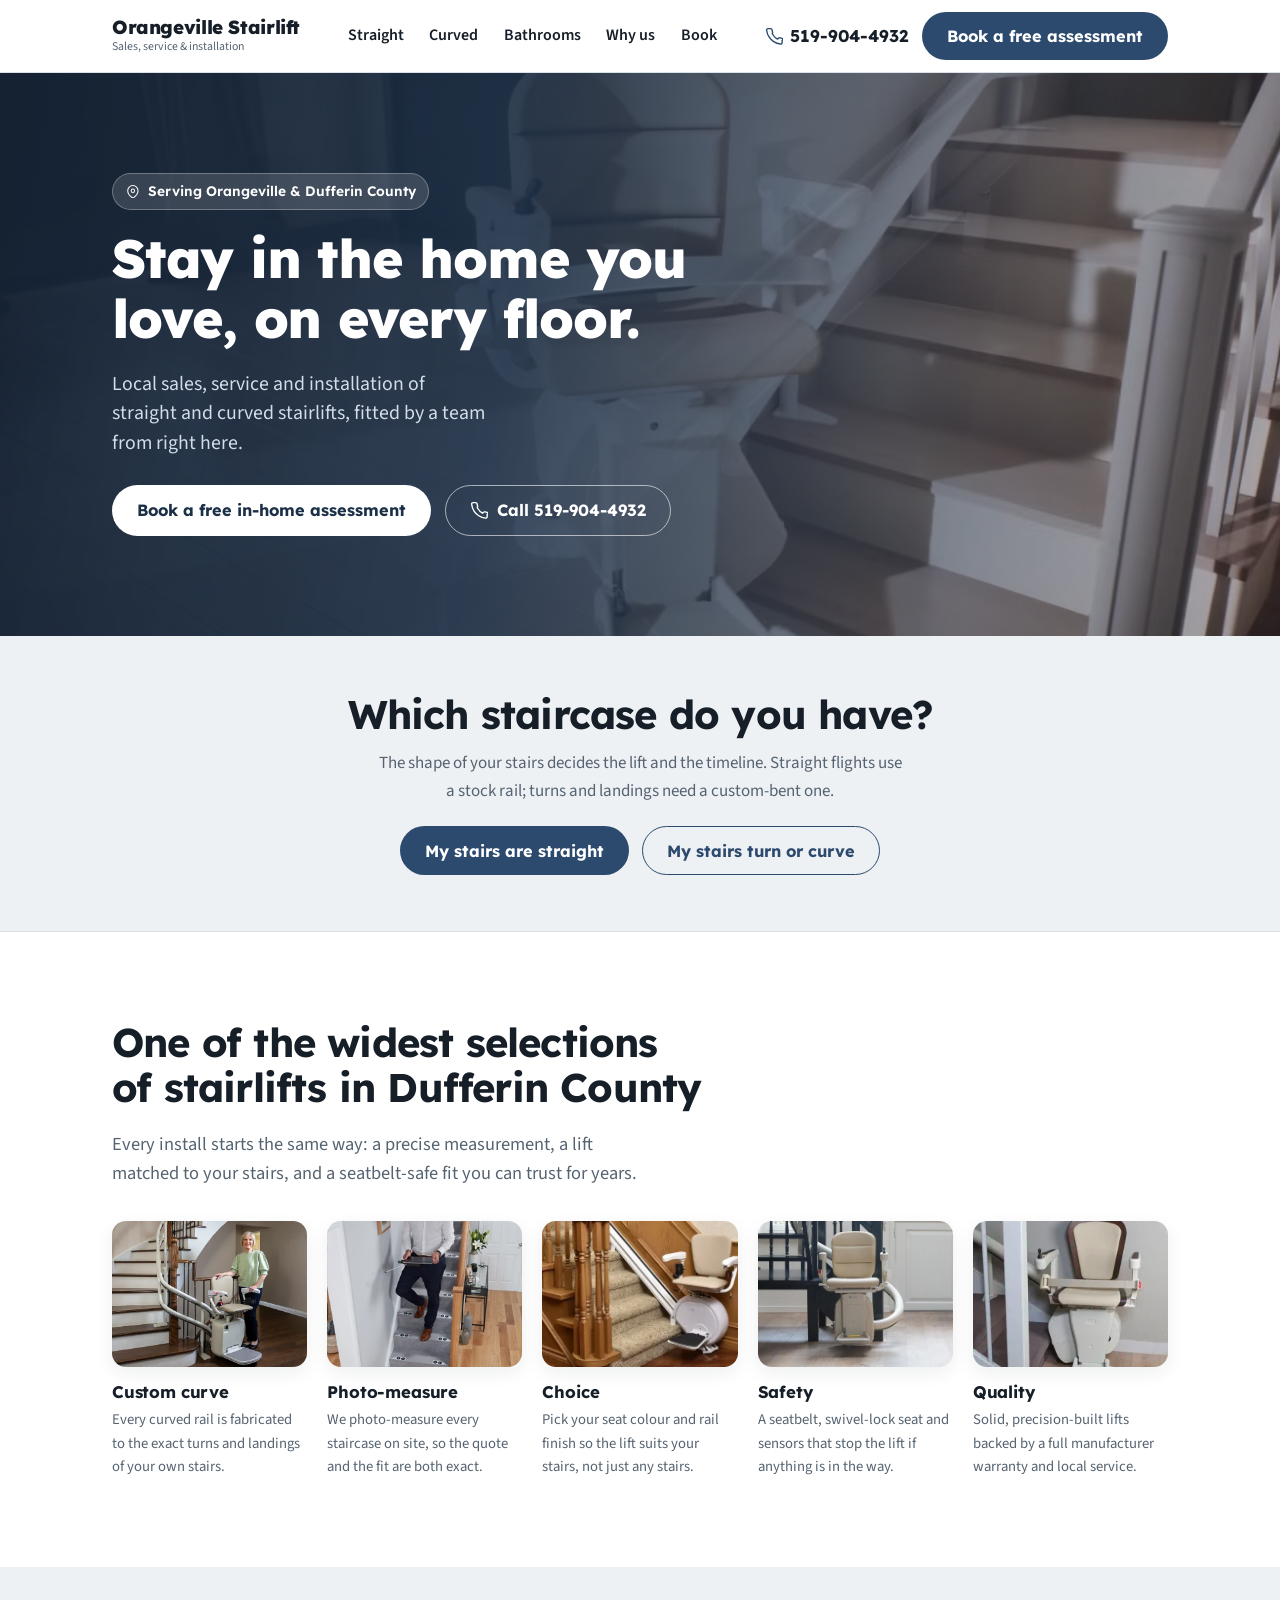
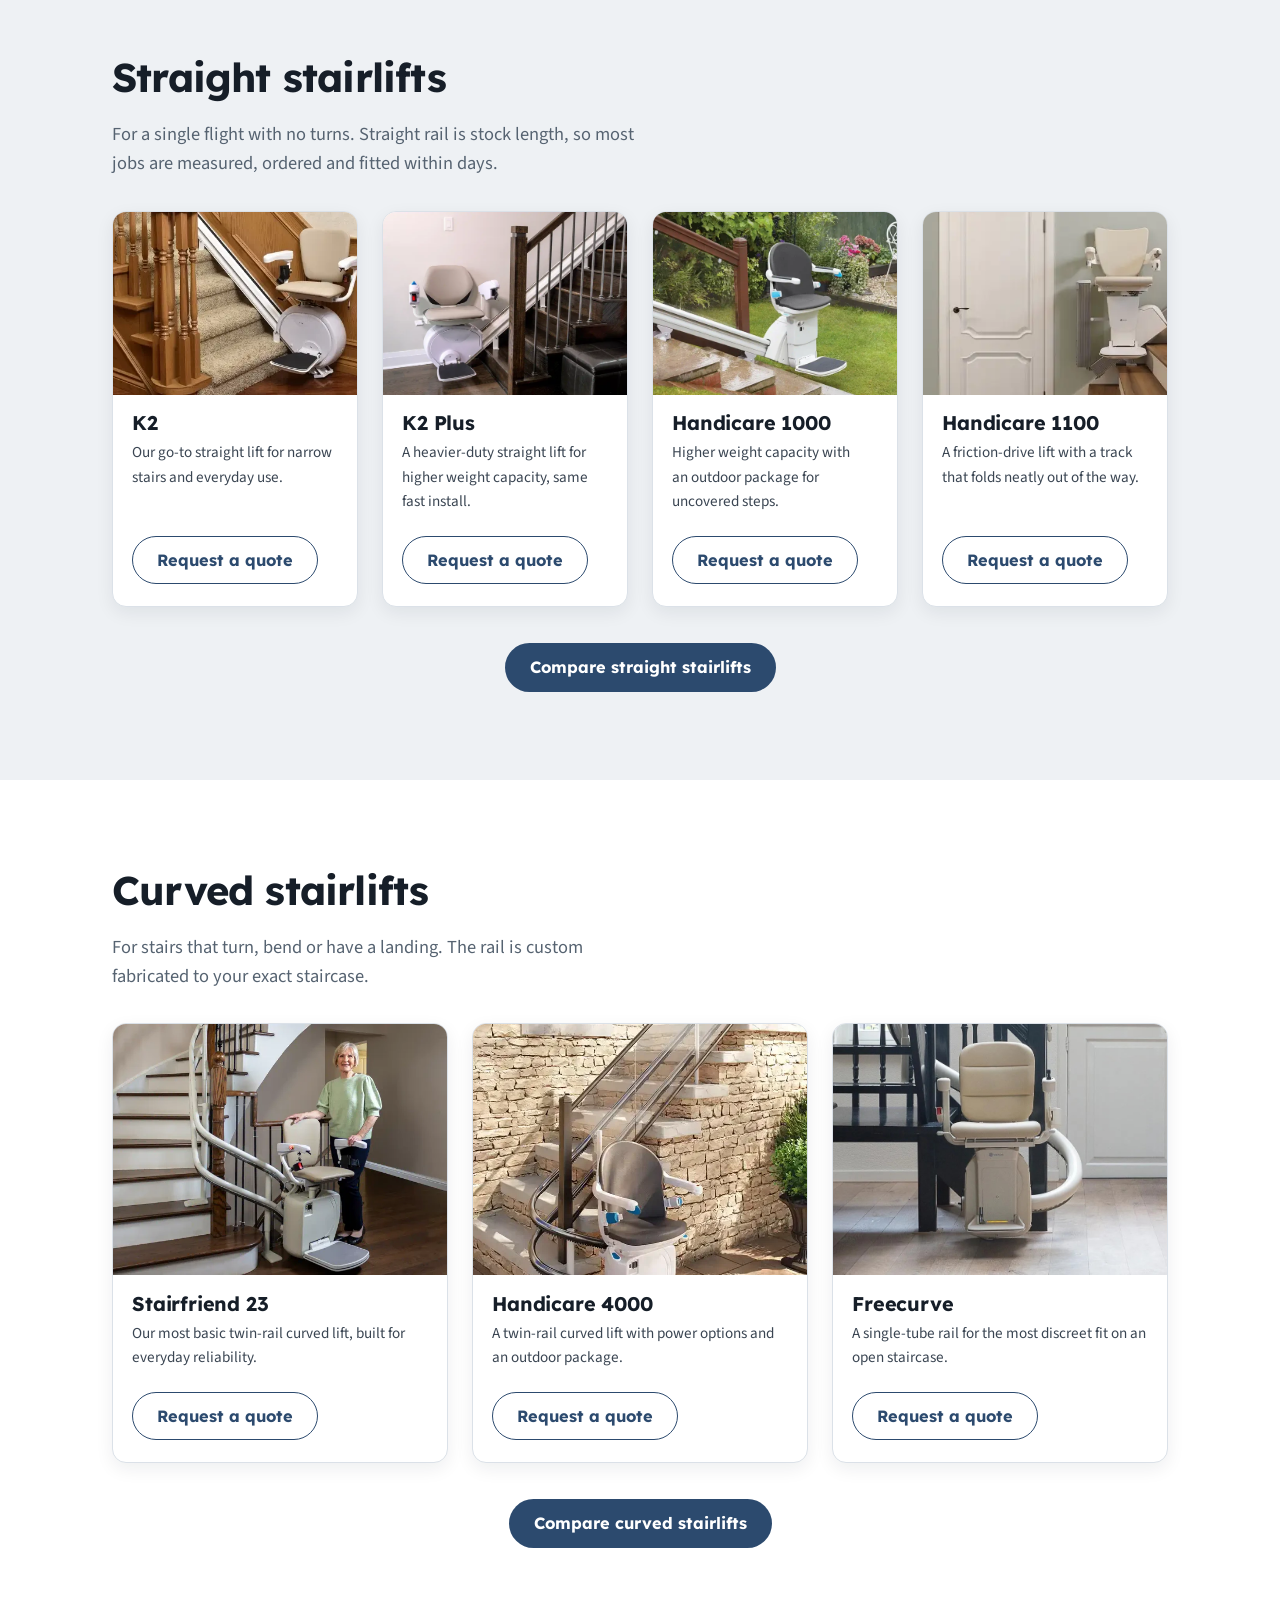
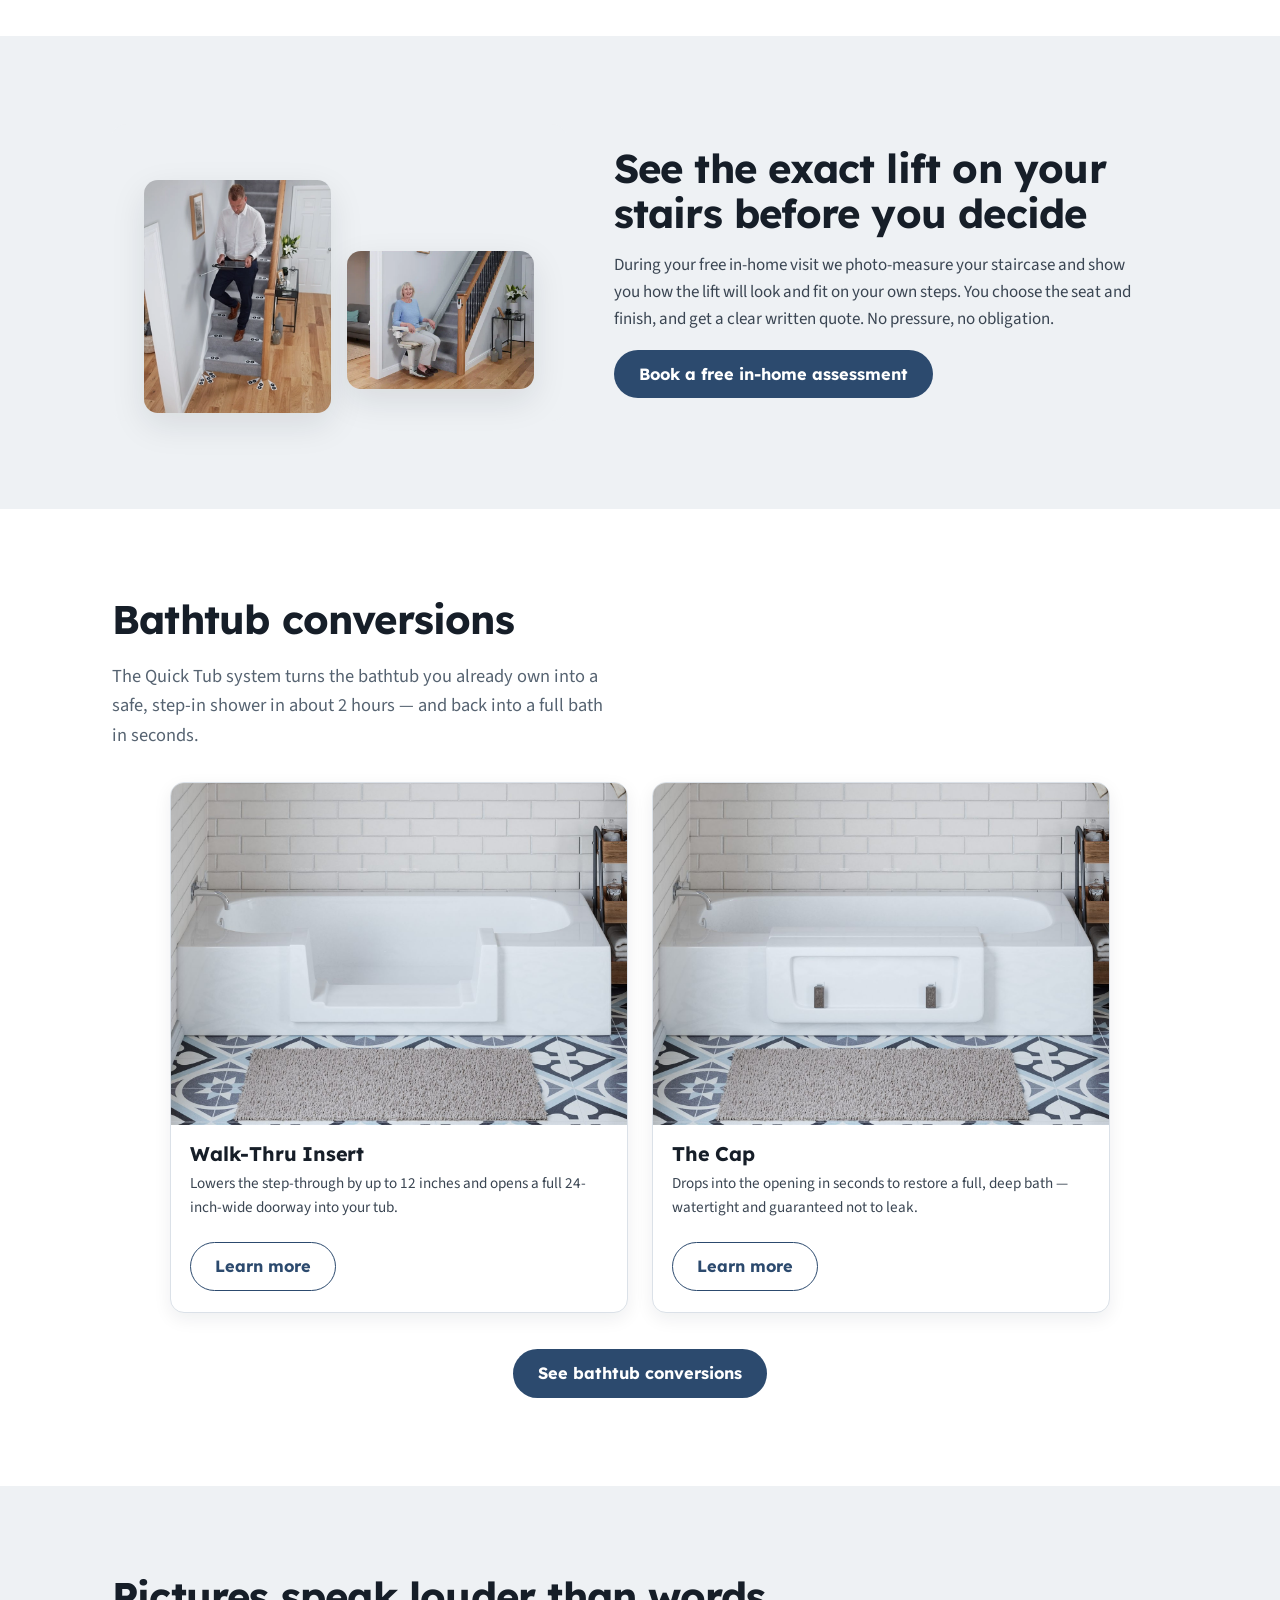
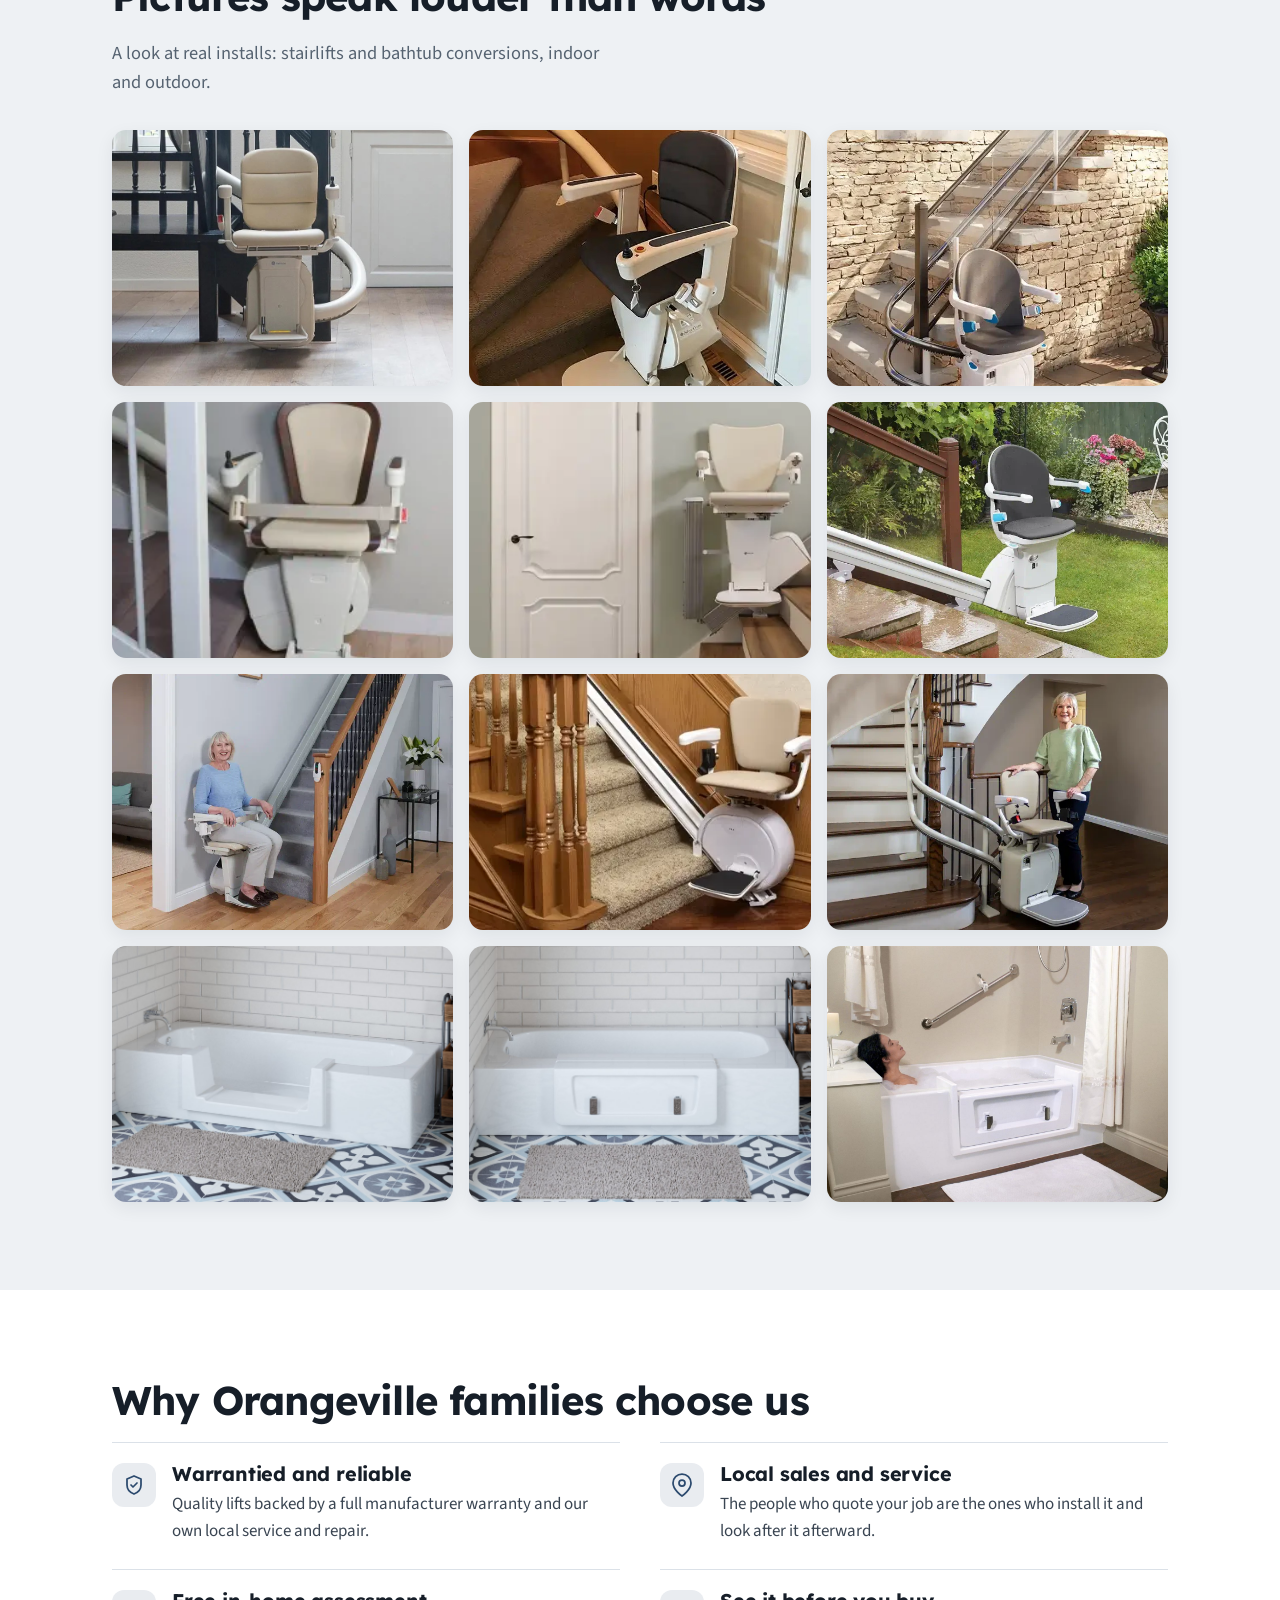
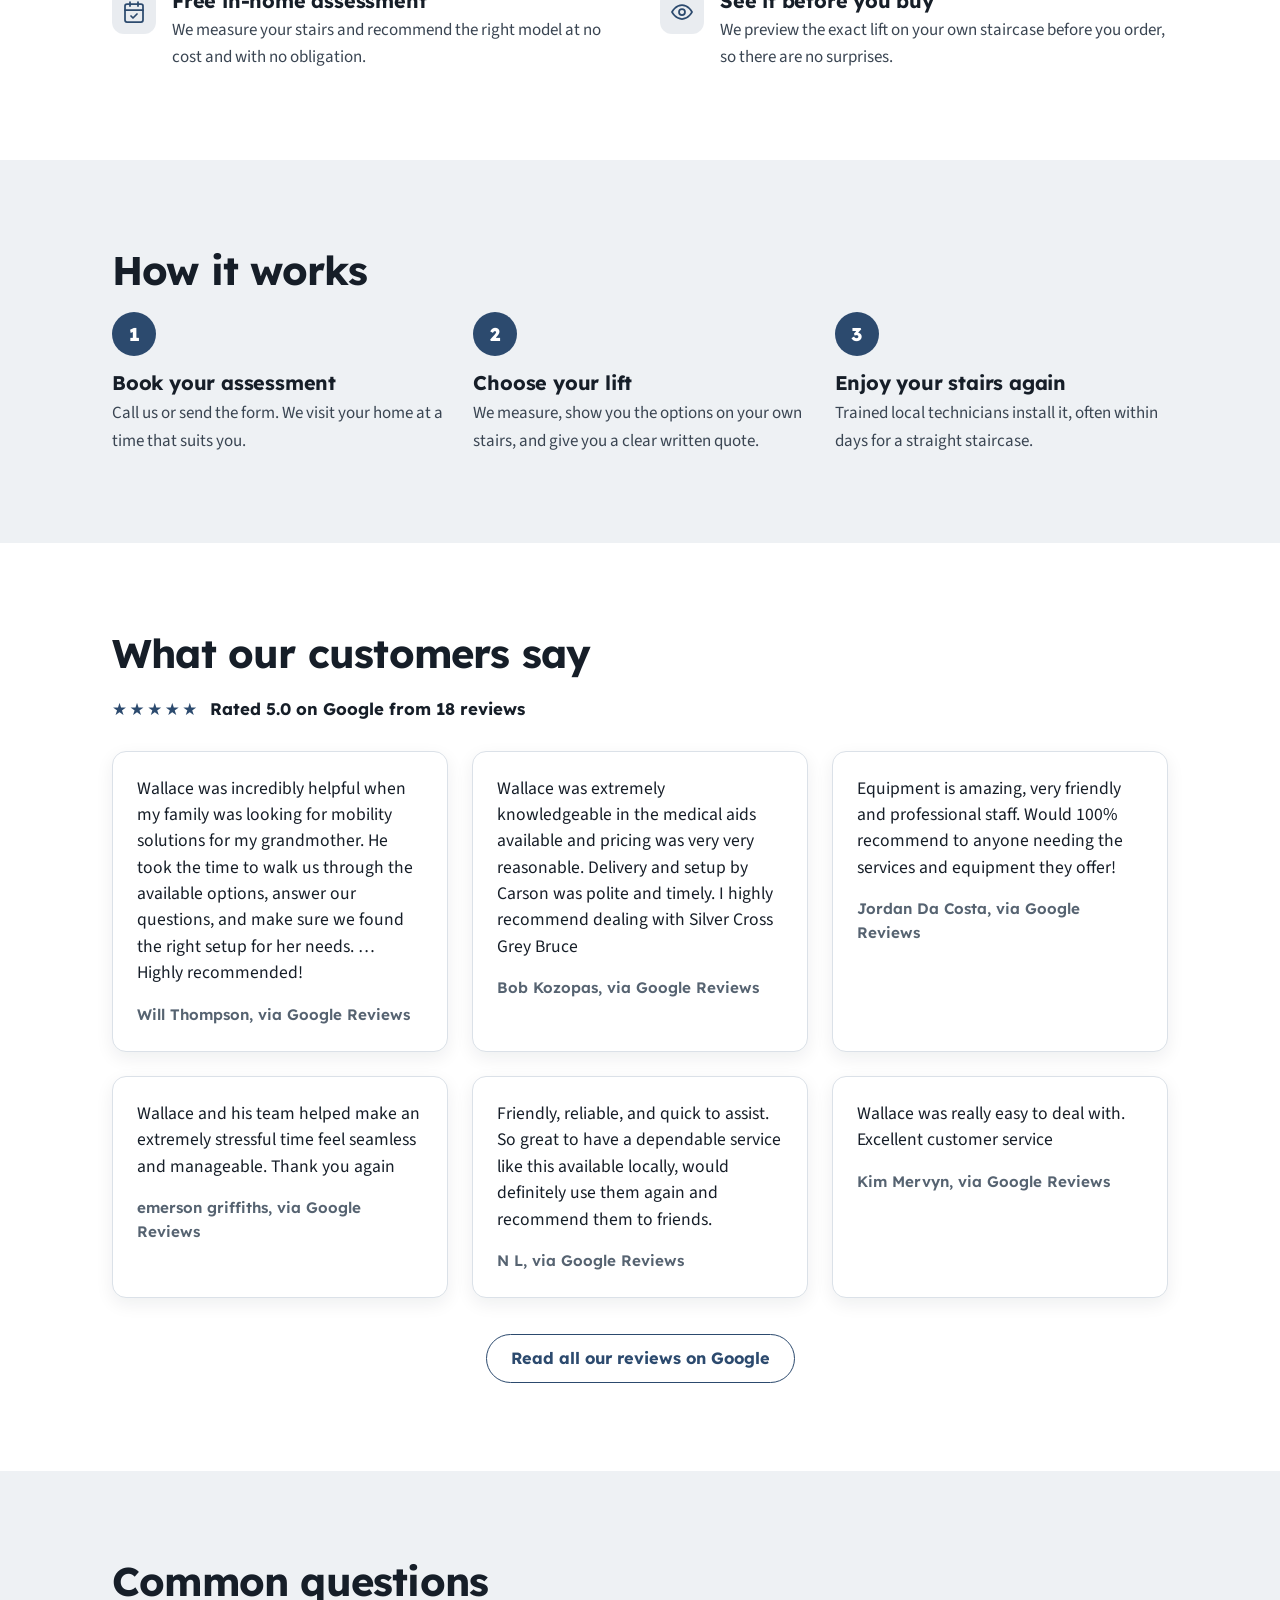
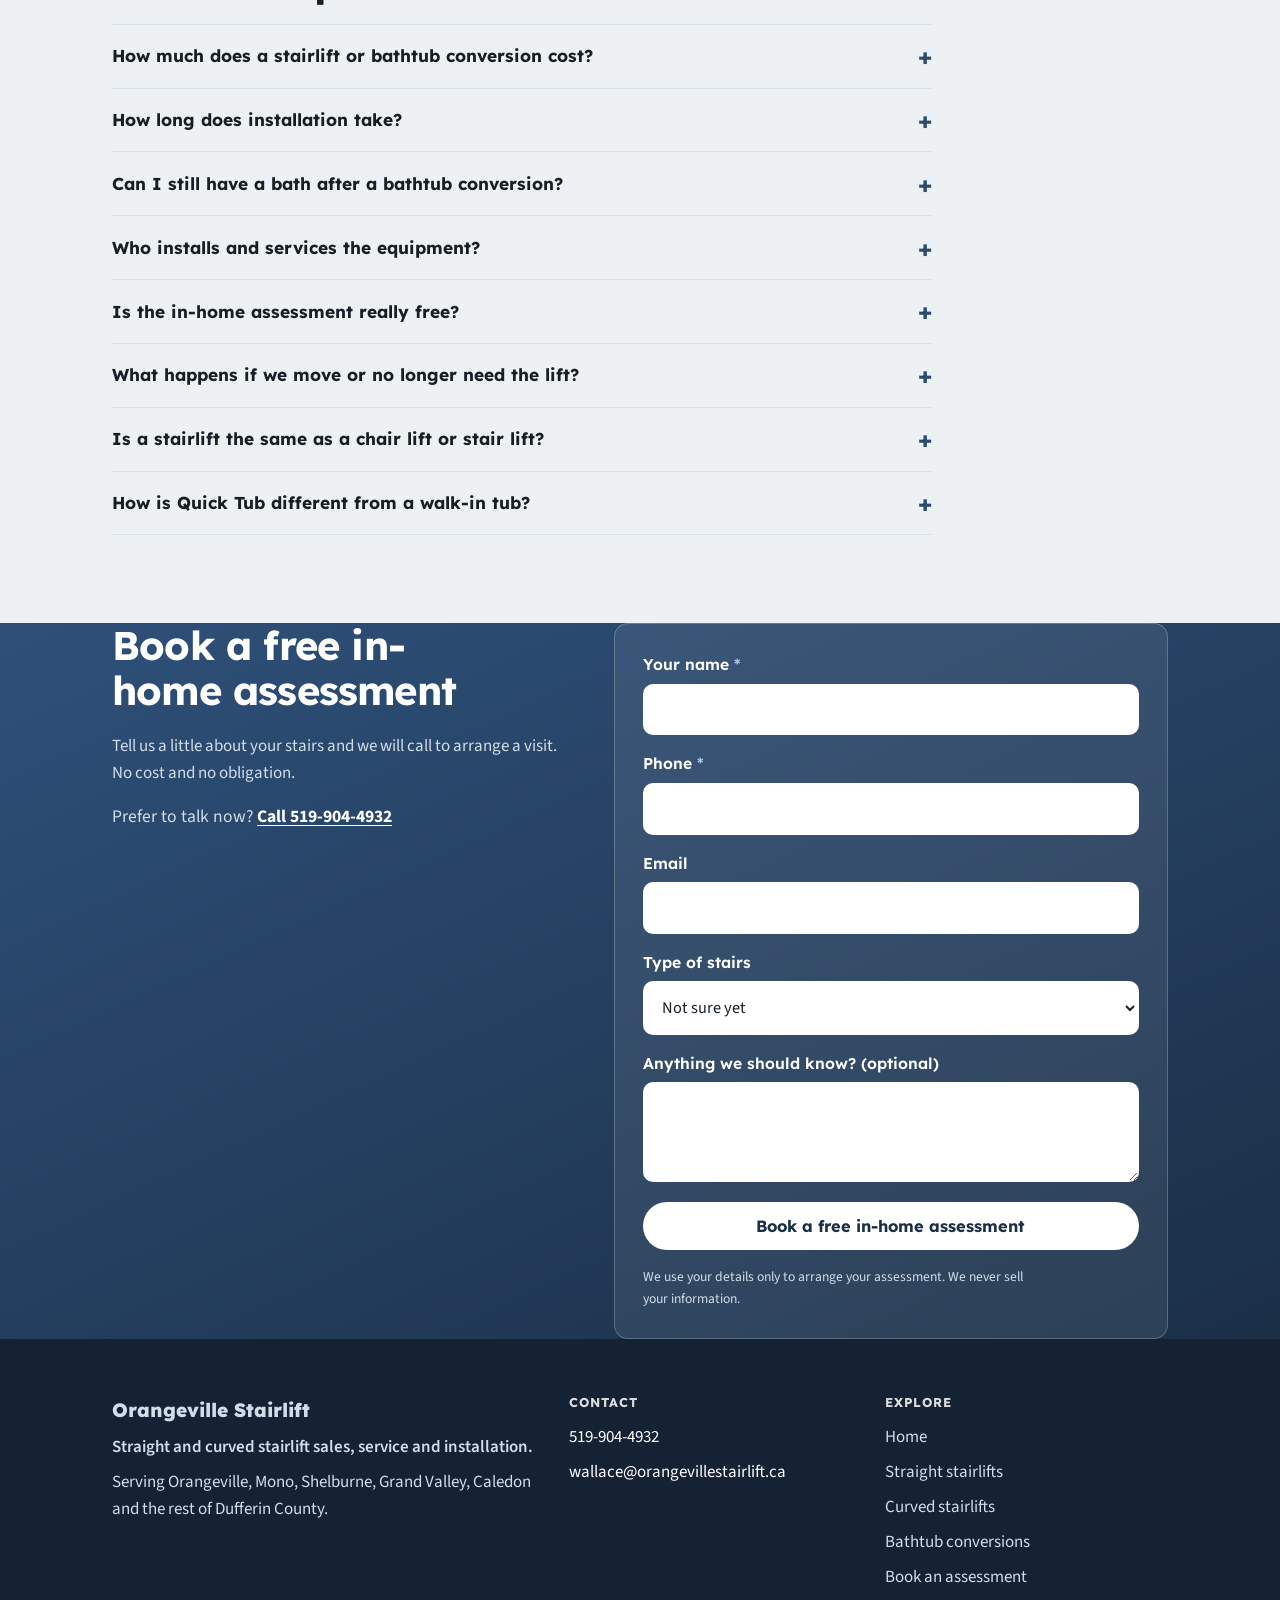
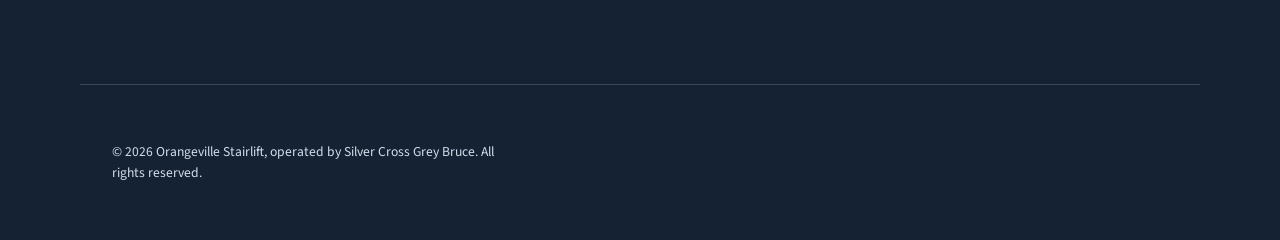
==== index.html @ 244c896e "Add files via upload" ====
<!DOCTYPE html>
<html lang="en-CA">
<head>
<meta charset="utf-8">
<meta name="viewport" content="width=device-width, initial-scale=1">
<title>Orangeville Stairlift | Stairlifts &amp; Bathtub Conversions</title>
<meta name="description" content="Straight and curved stairlifts and Quick Tub bathtub conversions, sold and installed locally in Orangeville and Dufferin County. Free in-home assessment.">
<meta name="theme-color" content="#1b2f47">
<link rel="icon" type="image/svg+xml" href="favicon.svg">
<link rel="canonical" href="https://orangevillestairlift.ca/">
<meta property="og:type" content="website">
<meta property="og:site_name" content="Orangeville Stairlift">
<meta property="og:locale" content="en_CA">
<meta property="og:title" content="Orangeville Stairlift | Stairlifts &amp; Bathtub Conversions">
<meta property="og:description" content="Straight and curved stairlifts and Quick Tub bathtub conversions, sold and installed locally in Orangeville and Dufferin County. Free in-home assessment.">
<meta property="og:url" content="https://orangevillestairlift.ca/">
<meta property="og:image" content="https://orangevillestairlift.ca/images/hero.webp">
<meta name="twitter:card" content="summary_large_image">
<link rel="stylesheet" href="styles.css">
</head>
<body>
<a class="skip" href="#main">Skip to content</a>

<!-- ===== Header ===== -->
<header class="site-header">
  <div class="wrap nav">
    <a class="brand" href="./">
      <b>Orangeville Stairlift</b>
      <span>Sales, service &amp; installation</span>
    </a>
    <nav class="nav-links" aria-label="Primary">
      <a href="straight-stairlifts">Straight</a>
      <a href="curved-stairlifts">Curved</a>
      <a href="bathrooms">Bathrooms</a>
      <a href="#why">Why us</a>
      <a href="#book">Book</a>
    </nav>
    <div class="nav-actions">
      <a class="nav-phone" href="tel:+15199044932" aria-label="Call 519-904-4932">
        <svg viewBox="0 0 24 24" fill="none" stroke="currentColor" stroke-width="1.75" stroke-linecap="round" stroke-linejoin="round" aria-hidden="true"><path d="M22 16.9v3a2 2 0 0 1-2.2 2 19.8 19.8 0 0 1-8.6-3.1 19.5 19.5 0 0 1-6-6A19.8 19.8 0 0 1 2.1 4.2 2 2 0 0 1 4.1 2h3a2 2 0 0 1 2 1.7c.1.9.3 1.8.6 2.6a2 2 0 0 1-.5 2.1L10 9.6a16 16 0 0 0 6 6l1.2-1.2a2 2 0 0 1 2.1-.4c.8.3 1.7.5 2.6.6a2 2 0 0 1 1.7 2Z"/></svg>
        <span>519-904-4932</span>
      </a>
      <a class="btn btn--solid nav-book" href="#book">Book a free assessment</a>
      <details class="m-menu">
        <summary aria-label="Open menu">
          <svg viewBox="0 0 24 24" fill="none" stroke="currentColor" stroke-width="1.75" stroke-linecap="round" aria-hidden="true"><path d="M4 7h16M4 12h16M4 17h16"/></svg>
        </summary>
        <div class="m-panel">
          <a href="straight-stairlifts">Straight stairlifts</a>
          <a href="curved-stairlifts">Curved stairlifts</a>
          <a href="bathrooms">Bathtub conversions</a>
          <a href="#why">Why us</a>
          <a href="#book">Book a free assessment</a>
          <a href="tel:+15199044932">Call 519-904-4932</a>
        </div>
      </details>
    </div>
  </div>
</header>

<main id="main">

  <!-- ===== Hero (full-bleed video) ===== -->
  <section class="hero-photo">
    <video class="hero-bg" poster="images/hero.webp" autoplay muted loop playsinline aria-hidden="true">
      <source src="images/hero.webm" type="video/webm">
    </video>
    <div class="scrim"></div>
    <div class="wrap">
      <div class="hero-inner">
        <span class="hero-badge">
          <svg viewBox="0 0 24 24" fill="none" stroke="currentColor" stroke-width="1.75" stroke-linecap="round" stroke-linejoin="round" aria-hidden="true"><path d="M21 10c0 7-9 13-9 13s-9-6-9-13a9 9 0 0 1 18 0Z"/><circle cx="12" cy="10" r="3"/></svg>
          Serving Orangeville &amp; Dufferin County
        </span>
        <h1>Stay in the home you love, on every floor.</h1>
        <p class="lead">Local sales, service and installation of straight and curved stairlifts, fitted by a team from right here.</p>
        <div class="hero-actions">
          <a class="btn btn--onband" href="#book">Book a free in-home assessment</a>
          <a class="btn btn--ghostband" href="tel:+15199044932">
            <svg viewBox="0 0 24 24" fill="none" stroke="currentColor" stroke-width="1.75" stroke-linecap="round" stroke-linejoin="round" aria-hidden="true"><path d="M22 16.9v3a2 2 0 0 1-2.2 2 19.8 19.8 0 0 1-8.6-3.1 19.5 19.5 0 0 1-6-6A19.8 19.8 0 0 1 2.1 4.2 2 2 0 0 1 4.1 2h3a2 2 0 0 1 2 1.7c.1.9.3 1.8.6 2.6a2 2 0 0 1-.5 2.1L10 9.6a16 16 0 0 0 6 6l1.2-1.2a2 2 0 0 1 2.1-.4c.8.3 1.7.5 2.6.6a2 2 0 0 1 1.7 2Z"/></svg>
            Call 519-904-4932
          </a>
        </div>
      </div>
    </div>
  </section>

  <!-- ===== Straight vs curved chooser strip ===== -->
  <section class="compare-strip" aria-label="Choose your staircase type">
    <div class="wrap compare-inner">
      <div class="compare-copy">
        <h2>Which staircase do you have?</h2>
        <p>The shape of your stairs decides the lift and the timeline. Straight flights use a stock rail; turns and landings need a custom-bent one.</p>
        <div class="compare-actions">
          <a class="btn btn--solid" href="straight-stairlifts">My stairs are straight</a>
          <a class="btn btn--ghost" href="curved-stairlifts">My stairs turn or curve</a>
        </div>
      </div>
    </div>
  </section>

  <!-- ===== Feature showcase ===== -->
  <section class="section" id="lifts">
    <div class="wrap">
      <h2>One of the widest selections of stairlifts in Dufferin County</h2>
      <p class="section-lead">Every install starts the same way: a precise measurement, a lift matched to your stairs, and a seatbelt-safe fit you can trust for years.</p>
      <div class="feature-grid">
        <div class="feature-card">
          <img src="images/curved-dual-rail.webp" alt="A custom-bent twin rail following a curved wooden staircase" loading="lazy" width="640" height="449">
          <h3>Custom curve</h3>
          <p>Every curved rail is fabricated to the exact turns and landings of your own stairs.</p>
        </div>
        <div class="feature-card">
          <img src="images/assessment.webp" alt="A specialist measuring a staircase with a tablet during a home visit" loading="lazy" width="288" height="360">
          <h3>Photo-measure</h3>
          <p>We photo-measure every staircase on site, so the quote and the fit are both exact.</p>
        </div>
        <div class="feature-card">
          <img src="images/straight-closeup.webp" alt="A stairlift with a beige seat matched to a golden oak staircase" loading="lazy" width="500" height="300">
          <h3>Choice</h3>
          <p>Pick your seat colour and rail finish so the lift suits your stairs, not just any stairs.</p>
        </div>
        <div class="feature-card">
          <img src="images/freecurve final.jpg" alt="A cream Freecurve stairlift parked at the foot of a curved black staircase" loading="lazy" width="853" height="640">
          <h3>Safety</h3>
          <p>A seatbelt, swivel-lock seat and sensors that stop the lift if anything is in the way.</p>
        </div>
        <div class="feature-card">
          <img src="images/straight-highend.webp" alt="A cream stairlift folded compactly at the foot of the stairs" loading="lazy" width="256" height="393">
          <h3>Quality</h3>
          <p>Solid, precision-built lifts backed by a full manufacturer warranty and local service.</p>
        </div>
      </div>
    </div>
  </section>

  <!-- ===== Straight stairlifts ===== -->
  <section class="section mist">
    <div class="wrap">
      <h2>Straight stairlifts</h2>
      <p class="section-lead">For a single flight with no turns. Straight rail is stock length, so most jobs are measured, ordered and fitted within days.</p>
      <div class="product-grid">
        <div class="product-card">
          <img src="images/straight-closeup.webp" alt="A stairlift with a beige seat matched to a golden oak staircase" loading="lazy" width="500" height="300">
          <div class="product-body">
            <h3>K2</h3>
            <p>Our go-to straight lift for narrow stairs and everyday use.</p>
            <a class="btn btn--ghost" href="straight-stairlifts">Request a quote</a>
          </div>
        </div>
        <div class="product-card">
          <img src="images/straight.webp" alt="A beige straight stairlift beside a dark wood staircase" loading="lazy" width="640" height="473">
          <div class="product-body">
            <h3>K2 Plus</h3>
            <p>A heavier-duty straight lift for higher weight capacity, same fast install.</p>
            <a class="btn btn--ghost" href="straight-stairlifts">Request a quote</a>
          </div>
        </div>
        <div class="product-card">
          <img src="images/outdoor-garden.webp" alt="A straight stairlift installed on outdoor garden steps" loading="lazy" width="640" height="470">
          <div class="product-body">
            <h3>Handicare 1000</h3>
            <p>Higher weight capacity with an outdoor package for uncovered steps.</p>
            <a class="btn btn--ghost" href="straight-stairlifts">Request a quote</a>
          </div>
        </div>
        <div class="product-card">
          <img src="images/folded-door.webp" alt="A stairlift folded flat beside a white interior door" loading="lazy" width="500" height="300">
          <div class="product-body">
            <h3>Handicare 1100</h3>
            <p>A friction-drive lift with a track that folds neatly out of the way.</p>
            <a class="btn btn--ghost" href="straight-stairlifts">Request a quote</a>
          </div>
        </div>
      </div>
      <div class="section-cta">
        <a class="btn btn--solid" href="straight-stairlifts">Compare straight stairlifts</a>
      </div>
    </div>
  </section>

  <!-- ===== Curved stairlifts ===== -->
  <section class="section">
    <div class="wrap">
      <h2>Curved stairlifts</h2>
      <p class="section-lead">For stairs that turn, bend or have a landing. The rail is custom fabricated to your exact staircase.</p>
      <div class="product-grid product-grid--3">
        <div class="product-card">
          <img src="images/curved-dual-rail.webp" alt="A woman standing beside her twin-rail curved stairlift on a wooden staircase" loading="lazy" width="640" height="449">
          <div class="product-body">
            <h3>Stairfriend 23</h3>
            <p>Our most basic twin-rail curved lift, built for everyday reliability.</p>
            <a class="btn btn--ghost" href="curved-stairlifts">Request a quote</a>
          </div>
        </div>
        <div class="product-card">
          <img src="images/curved-outside.webp" alt="A twin-rail curved stairlift on outdoor stone steps" loading="lazy" width="640" height="843">
          <div class="product-body">
            <h3>Handicare 4000</h3>
            <p>A twin-rail curved lift with power options and an outdoor package.</p>
            <a class="btn btn--ghost" href="curved-stairlifts">Request a quote</a>
          </div>
        </div>
        <div class="product-card">
          <img src="images/freecurve final.jpg" alt="A cream single-tube Freecurve stairlift at the foot of a curved black staircase" loading="lazy" width="853" height="640">
          <div class="product-body">
            <h3>Freecurve</h3>
            <p>A single-tube rail for the most discreet fit on an open staircase.</p>
            <a class="btn btn--ghost" href="curved-stairlifts">Request a quote</a>
          </div>
        </div>
      </div>
      <div class="section-cta">
        <a class="btn btn--solid" href="curved-stairlifts">Compare curved stairlifts</a>
      </div>
    </div>
  </section>

  <!-- ===== Human assessment band ===== -->
  <section class="section mist">
    <div class="wrap split">
      <div class="split-media">
        <img src="images/assessment.webp" alt="A specialist measuring a staircase with a tablet during a home visit" loading="lazy" width="288" height="360">
        <img src="images/straight-lady.webp" alt="A woman seated comfortably on her stairlift at the foot of a carpeted staircase" loading="lazy" width="640" height="474">
      </div>
      <div class="split-copy">
        <h2>See the exact lift on your stairs before you decide</h2>
        <p>During your free in-home visit we photo-measure your staircase and show you how the lift will look and fit on your own steps. You choose the seat and finish, and get a clear written quote. No pressure, no obligation.</p>
        <a class="btn btn--solid" href="#book">Book a free in-home assessment</a>
      </div>
    </div>
  </section>

  <!-- ===== Bathtub conversions ===== -->
  <section class="section">
    <div class="wrap">
      <h2>Bathtub conversions</h2>
      <p class="section-lead">The Quick Tub system turns the bathtub you already own into a safe, step-in shower in about 2 hours — and back into a full bath in seconds.</p>
      <div class="product-grid product-grid--2">
        <div class="product-card">
          <img src="images/bath-insert-open.jpg" alt="Bathtub with the walk-thru insert open for easy step-in access" loading="lazy" width="1600" height="1067">
          <div class="product-body">
            <h3>Walk-Thru Insert</h3>
            <p>Lowers the step-through by up to 12 inches and opens a full 24-inch-wide doorway into your tub.</p>
            <a class="btn btn--ghost" href="bathrooms">Learn more</a>
          </div>
        </div>
        <div class="product-card">
          <img src="images/bath-cap-closed.jpg" alt="The same bathtub with the cap dropped in, ready for a full bath" loading="lazy" width="1600" height="1067">
          <div class="product-body">
            <h3>The Cap</h3>
            <p>Drops into the opening in seconds to restore a full, deep bath — watertight and guaranteed not to leak.</p>
            <a class="btn btn--ghost" href="bathrooms">Learn more</a>
          </div>
        </div>
      </div>
      <div class="section-cta">
        <a class="btn btn--solid" href="bathrooms">See bathtub conversions</a>
      </div>
    </div>
  </section>

  <!-- ===== Gallery ===== -->
  <section class="section mist">
    <div class="wrap">
      <h2>Pictures speak louder than words</h2>
      <p class="section-lead">A look at real installs: stairlifts and bathtub conversions, indoor and outdoor.</p>
      <div class="gallery-grid">
        <img src="images/freecurve final.jpg" alt="A cream Freecurve stairlift parked at the foot of a curved black staircase" loading="lazy" width="853" height="640">
        <img src="images/Single-rail-stairlift-for-curved-stairs-custom-made (2).jpg" alt="A single-rail stairlift custom made for a curved carpeted staircase" loading="lazy" width="601" height="721">
        <img src="images/curved-outside.webp" alt="A twin-rail curved stairlift on outdoor stone steps" loading="lazy" width="640" height="843">
        <img src="images/straight-highend.webp" alt="A cream stairlift folded compactly at the foot of the stairs" loading="lazy" width="256" height="393">
        <img src="images/folded-door.webp" alt="A stairlift folded flat beside a white interior door" loading="lazy" width="500" height="300">
        <img src="images/outdoor-garden.webp" alt="A straight stairlift installed on outdoor garden steps" loading="lazy" width="640" height="470">
        <img src="images/straight-lady.webp" alt="A woman seated comfortably on her stairlift at the foot of a carpeted staircase" loading="lazy" width="640" height="474">
        <img src="images/straight-closeup.webp" alt="A stairlift with a beige seat matched to a golden oak staircase" loading="lazy" width="500" height="300">
        <img src="images/curved-dual-rail.webp" alt="A woman standing beside her twin-rail curved stairlift on a wooden staircase" loading="lazy" width="640" height="449">
        <img src="images/bath-after.jpg" alt="A bathtub with a walk-thru opening cut into the side" loading="lazy" width="1600" height="1067">
        <img src="images/bath-cap-closed.jpg" alt="The cap in place, restoring the tub for a full bath" loading="lazy" width="1600" height="1067">
        <img src="images/bath-relaxing.jpg" alt="A woman enjoying a full bath with the cap installed" loading="lazy" width="1600" height="900">
      </div>
    </div>
  </section>

  <!-- ===== Why us ===== -->
  <section class="section" id="why">
    <div class="wrap">
      <h2>Why Orangeville families choose us</h2>
      <div class="why-grid">
        <div class="why-item">
          <span class="why-ic"><svg viewBox="0 0 24 24" fill="none" stroke="currentColor" stroke-width="1.75" stroke-linecap="round" stroke-linejoin="round" aria-hidden="true"><path d="M12 3l7 3v6c0 4.5-3 7.5-7 9-4-1.5-7-4.5-7-9V6l7-3Z"/><path d="M9 12l2 2 4-4"/></svg></span>
          <div><h3>Warrantied and reliable</h3><p>Quality lifts backed by a full manufacturer warranty and our own local service and repair.</p></div>
        </div>
        <div class="why-item">
          <span class="why-ic"><svg viewBox="0 0 24 24" fill="none" stroke="currentColor" stroke-width="1.75" stroke-linecap="round" stroke-linejoin="round" aria-hidden="true"><path d="M21 10c0 7-9 13-9 13s-9-6-9-13a9 9 0 0 1 18 0Z"/><circle cx="12" cy="10" r="3"/></svg></span>
          <div><h3>Local sales and service</h3><p>The people who quote your job are the ones who install it and look after it afterward.</p></div>
        </div>
        <div class="why-item">
          <span class="why-ic"><svg viewBox="0 0 24 24" fill="none" stroke="currentColor" stroke-width="1.75" stroke-linecap="round" stroke-linejoin="round" aria-hidden="true"><rect x="3" y="4" width="18" height="18" rx="2"/><path d="M16 2v4M8 2v4M3 10h18M9 16l2 2 4-4"/></svg></span>
          <div><h3>Free in-home assessment</h3><p>We measure your stairs and recommend the right model at no cost and with no obligation.</p></div>
        </div>
        <div class="why-item">
          <span class="why-ic"><svg viewBox="0 0 24 24" fill="none" stroke="currentColor" stroke-width="1.75" stroke-linecap="round" stroke-linejoin="round" aria-hidden="true"><path d="M2 12s3.5-7 10-7 10 7 10 7-3.5 7-10 7-10-7-10-7Z"/><circle cx="12" cy="12" r="3"/></svg></span>
          <div><h3>See it before you buy</h3><p>We preview the exact lift on your own staircase before you order, so there are no surprises.</p></div>
        </div>
      </div>
    </div>
  </section>

  <!-- ===== How it works ===== -->
  <section class="section mist">
    <div class="wrap">
      <h2>How it works</h2>
      <ol class="steps-grid">
        <li class="step"><span class="step-n">1</span><h3>Book your assessment</h3><p>Call us or send the form. We visit your home at a time that suits you.</p></li>
        <li class="step"><span class="step-n">2</span><h3>Choose your lift</h3><p>We measure, show you the options on your own stairs, and give you a clear written quote.</p></li>
        <li class="step"><span class="step-n">3</span><h3>Enjoy your stairs again</h3><p>Trained local technicians install it, often within days for a straight staircase.</p></li>
      </ol>
    </div>
  </section>

  <!-- ===== Reviews (verbatim from Google Reviews of Silver Cross Grey Bruce) ===== -->
  <section class="section">
    <div class="wrap">
      <h2>What our customers say</h2>
      <p class="rating-line"><span class="stars" aria-hidden="true">&#9733;&#9733;&#9733;&#9733;&#9733;</span> Rated 5.0 on Google from 18 reviews</p>
      <div class="quote-grid">
        <figure class="quote"><blockquote>Wallace was incredibly helpful when my family was looking for mobility solutions for my grandmother. He took the time to walk us through the available options, answer our questions, and make sure we found the right setup for her needs. &hellip; Highly recommended!</blockquote><figcaption>Will Thompson, via Google Reviews</figcaption></figure>
        <figure class="quote"><blockquote>Wallace was extremely knowledgeable in the medical aids available and pricing was very very reasonable. Delivery and setup by Carson was polite and timely. I highly recommend dealing with Silver Cross Grey Bruce</blockquote><figcaption>Bob Kozopas, via Google Reviews</figcaption></figure>
        <figure class="quote"><blockquote>Equipment is amazing, very friendly and professional staff. Would 100% recommend to anyone needing the services and equipment they offer!</blockquote><figcaption>Jordan Da Costa, via Google Reviews</figcaption></figure>
        <figure class="quote"><blockquote>Wallace and his team helped make an extremely stressful time feel seamless and manageable. Thank you again</blockquote><figcaption>emerson griffiths, via Google Reviews</figcaption></figure>
        <figure class="quote"><blockquote>Friendly, reliable, and quick to assist. So great to have a dependable service like this available locally, would definitely use them again and recommend them to friends.</blockquote><figcaption>N L, via Google Reviews</figcaption></figure>
        <figure class="quote"><blockquote>Wallace was really easy to deal with. Excellent customer service</blockquote><figcaption>Kim Mervyn, via Google Reviews</figcaption></figure>
      </div>
      <div class="section-cta">
        <a class="btn btn--ghost" href="https://maps.app.goo.gl/qf5YQzcDQCViLzCb7" target="_blank" rel="noopener">Read all our reviews on Google</a>
      </div>
    </div>
  </section>

  <!-- ===== FAQ ===== -->
  <section class="section mist" id="faq">
    <div class="wrap">
      <h2>Common questions</h2>
      <div class="faq-list">
        <details class="faq">
          <summary>How much does a stairlift or bathtub conversion cost?</summary>
          <p>Every staircase and bathroom is different, so we quote after the free in-home assessment. You get a clear written quote on the spot, with no cost and no obligation.</p>
        </details>
        <details class="faq">
          <summary>How long does installation take?</summary>
          <p>Most straight stairlifts are installed in a few hours, often within days of ordering. Curved lifts take a little longer because the rail is custom made for your staircase. A bathtub conversion is typically done in about 2 hours.</p>
        </details>
        <details class="faq">
          <summary>Can I still have a bath after a bathtub conversion?</summary>
          <p>Yes. The Quick Tub cap drops into the walk-thru opening and seals watertight, so your tub holds a full bath again. It goes in and out in seconds with no tools.</p>
        </details>
        <details class="faq">
          <summary>Who installs and services the equipment?</summary>
          <p>Our own local team. The people who measure your home are the ones who install the equipment and look after it afterward, backed by full manufacturer warranties.</p>
        </details>
        <details class="faq">
          <summary>Is the in-home assessment really free?</summary>
          <p>Yes. We visit your home, photo-measure your stairs or bathroom, show you the options, and leave you a written quote. There is no charge and no obligation to buy.</p>
        </details>
        <details class="faq">
          <summary>What happens if we move or no longer need the lift?</summary>
          <p>Stairlifts can be removed and the staircase restored. Ask us about your options during the assessment and we will walk you through them.</p>
        </details>
        <details class="faq">
          <summary>Is a stairlift the same as a chair lift or stair lift?</summary>
          <p>Yes. Stairlift, stair lift and chair lift for stairs are different names for the same thing: a motorized seat that carries you up and down the staircase on a rail. We sell, install and service both straight and curved models.</p>
        </details>
        <details class="faq">
          <summary>How is Quick Tub different from a walk-in tub?</summary>
          <p>A walk-in tub replaces your bathtub and usually means a renovation. Quick Tub converts the tub you already own into a step-in shower in about 2 hours, and the drop-in cap still gives you a full, deep bath whenever you want one.</p>
        </details>
      </div>
    </div>
  </section>

  <!-- ===== Book / assessment ===== -->
  <section class="band cta" id="book">
    <div class="wrap cta-grid">
      <div class="cta-copy">
        <h2>Book a free in-home assessment</h2>
        <p>Tell us a little about your stairs and we will call to arrange a visit. No cost and no obligation.</p>
        <p class="cta-phone">Prefer to talk now? <a href="tel:+15199044932">Call 519-904-4932</a></p>
      </div>
      <!-- This form needs a handler to actually send. See README (Formspree or Cloudflare Pages Forms). -->
      <form class="form" action="https://formspree.io/f/xeebwbpz" method="post">
        <input type="hidden" name="_subject" value="New booking request from orangevillestairlift.ca">
        <input type="text" name="_gotcha" style="display:none" tabindex="-1" autocomplete="off" aria-hidden="true">
        <div class="field">
          <label for="name">Your name <span class="req" aria-hidden="true">*</span></label>
          <input id="name" name="name" type="text" autocomplete="name" required>
        </div>
        <div class="field">
          <label for="phone">Phone <span class="req" aria-hidden="true">*</span></label>
          <input id="phone" name="phone" type="tel" autocomplete="tel" required>
        </div>
        <div class="field">
          <label for="email">Email</label>
          <input id="email" name="email" type="email" autocomplete="email">
        </div>
        <div class="field">
          <label for="stairs">Type of stairs</label>
          <select id="stairs" name="stairs">
            <option>Not sure yet</option>
            <option>Straight</option>
            <option>Curved or with a landing</option>
          </select>
        </div>
        <div class="field">
          <label for="msg">Anything we should know? (optional)</label>
          <textarea id="msg" name="msg" rows="3"></textarea>
        </div>
        <button class="btn btn--onband" type="submit">Book a free in-home assessment</button>
        <p class="form-fine">We use your details only to arrange your assessment. We never sell your information.</p>
      </form>
    </div>
  </section>

</main>

<!-- ===== Footer ===== -->
<footer class="footer">
  <div class="wrap footer-grid">
    <div>
      <p class="foot-brand">Orangeville Stairlift</p>
      <p class="foot-sub">Straight and curved stairlift sales, service and installation.</p>
      <p>Serving Orangeville, Mono, Shelburne, Grand Valley, Caledon and the rest of Dufferin County.</p>
    </div>
    <div>
      <h4>Contact</h4>
      <p><a href="tel:+15199044932">519-904-4932</a></p>
      <p><a href="mailto:wallace@orangevillestairlift.ca">wallace@orangevillestairlift.ca</a></p>
    </div>
    <nav aria-label="Footer">
      <h4>Explore</h4>
      <a href="./">Home</a>
      <a href="straight-stairlifts">Straight stairlifts</a>
      <a href="curved-stairlifts">Curved stairlifts</a>
          <a href="bathrooms">Bathtub conversions</a>
      <a href="#book">Book an assessment</a>
    </nav>
  </div>
  <div class="wrap foot-legal">
    <p>&copy; 2026 Orangeville Stairlift, operated by Silver Cross Grey Bruce. All rights reserved.</p>
  </div>
</footer>

<!-- Mobile sticky call bar -->
<a class="callbar" href="tel:+15199044932">
  <svg viewBox="0 0 24 24" fill="none" stroke="currentColor" stroke-width="1.75" stroke-linecap="round" stroke-linejoin="round" aria-hidden="true"><path d="M22 16.9v3a2 2 0 0 1-2.2 2 19.8 19.8 0 0 1-8.6-3.1 19.5 19.5 0 0 1-6-6A19.8 19.8 0 0 1 2.1 4.2 2 2 0 0 1 4.1 2h3a2 2 0 0 1 2 1.7c.1.9.3 1.8.6 2.6a2 2 0 0 1-.5 2.1L10 9.6a16 16 0 0 0 6 6l1.2-1.2a2 2 0 0 1 2.1-.4c.8.3 1.7.5 2.6.6a2 2 0 0 1 1.7 2Z"/></svg>
  Call 519-904-4932
</a>

<script type="application/ld+json">
{
  "@context": "https://schema.org",
  "@type": "LocalBusiness",
  "name": "Orangeville Stairlift",
  "description": "Sales, service and installation of straight and curved stairlifts and bathtub conversions in Orangeville and Dufferin County.",
  "telephone": "+1-519-904-4932",
  "email": "wallace@orangevillestairlift.ca",
  "url": "https://orangevillestairlift.ca/",
  "openingHours": "Mo-Su 00:00-24:00",
  "areaServed": ["Orangeville","Mono","Shelburne","Grand Valley","Caledon","Dufferin County"],
  "parentOrganization": {
    "@type": "LocalBusiness",
    "name": "Silver Cross Grey Bruce",
    "url": "https://silvercrossstores.com/locations/grey-bruce/",
    "sameAs": ["https://maps.app.goo.gl/qf5YQzcDQCViLzCb7"],
    "telephone": "+1-519-904-4932",
    "address": {
      "@type": "PostalAddress",
      "streetAddress": "59 Arthur St W",
      "addressLocality": "Thornbury",
      "addressRegion": "ON",
      "postalCode": "N0H 2P0",
      "addressCountry": "CA"
    }
  }
}
</script>
<script type="application/ld+json">
{
  "@context": "https://schema.org",
  "@type": "FAQPage",
  "mainEntity": [
    {
      "@type": "Question",
      "name": "How much does a stairlift or bathtub conversion cost?",
      "acceptedAnswer": { "@type": "Answer", "text": "Every staircase and bathroom is different, so we quote after the free in-home assessment. You get a clear written quote on the spot, with no cost and no obligation." }
    },
    {
      "@type": "Question",
      "name": "How long does installation take?",
      "acceptedAnswer": { "@type": "Answer", "text": "Most straight stairlifts are installed in a few hours, often within days of ordering. Curved lifts take a little longer because the rail is custom made for your staircase. A bathtub conversion is typically done in about 2 hours." }
    },
    {
      "@type": "Question",
      "name": "Can I still have a bath after a bathtub conversion?",
      "acceptedAnswer": { "@type": "Answer", "text": "Yes. The Quick Tub cap drops into the walk-thru opening and seals watertight, so your tub holds a full bath again. It goes in and out in seconds with no tools." }
    },
    {
      "@type": "Question",
      "name": "Who installs and services the equipment?",
      "acceptedAnswer": { "@type": "Answer", "text": "Our own local team. The people who measure your home are the ones who install the equipment and look after it afterward, backed by full manufacturer warranties." }
    },
    {
      "@type": "Question",
      "name": "Is the in-home assessment really free?",
      "acceptedAnswer": { "@type": "Answer", "text": "Yes. We visit your home, photo-measure your stairs or bathroom, show you the options, and leave you a written quote. There is no charge and no obligation to buy." }
    },
    {
      "@type": "Question",
      "name": "What happens if we move or no longer need the lift?",
      "acceptedAnswer": { "@type": "Answer", "text": "Stairlifts can be removed and the staircase restored. Ask us about your options during the assessment and we will walk you through them." }
    },
    {
      "@type": "Question",
      "name": "Is a stairlift the same as a chair lift or stair lift?",
      "acceptedAnswer": { "@type": "Answer", "text": "Yes. Stairlift, stair lift and chair lift for stairs are different names for the same thing: a motorized seat that carries you up and down the staircase on a rail. We sell, install and service both straight and curved models." }
    },
    {
      "@type": "Question",
      "name": "How is Quick Tub different from a walk-in tub?",
      "acceptedAnswer": { "@type": "Answer", "text": "A walk-in tub replaces your bathtub and usually means a renovation. Quick Tub converts the tub you already own into a step-in shower in about 2 hours, and the drop-in cap still gives you a full, deep bath whenever you want one." }
    }
  ]
}
</script>
<script src="script.js" defer></script>
</body>
</html>
---- styles.css ----
/* Orangeville Stairlift - design system
   Plain HTML + CSS, no build step, opens offline.
   Brand: deep navy committed to full bands. One accent, locked.
   Type: Lexend (headings) + Source Sans 3 (body), self-hosted for offline + reading ease.
   Radius rule: buttons = pill, cards/panels = 14px, inputs = 10px.
   Motion: subtle, reduced-motion safe. */

/* ---------- Fonts (self-hosted, offline) ---------- */
@font-face{font-family:"Lexend";font-style:normal;font-weight:400;font-display:swap;src:url("fonts/lexend-latin-400-normal.woff2") format("woff2")}
@font-face{font-family:"Lexend";font-style:normal;font-weight:600;font-display:swap;src:url("fonts/lexend-latin-600-normal.woff2") format("woff2")}
@font-face{font-family:"Lexend";font-style:normal;font-weight:700;font-display:swap;src:url("fonts/lexend-latin-700-normal.woff2") format("woff2")}
@font-face{font-family:"Lexend";font-style:normal;font-weight:800;font-display:swap;src:url("fonts/lexend-latin-800-normal.woff2") format("woff2")}
@font-face{font-family:"Source Sans 3";font-style:normal;font-weight:400;font-display:swap;src:url("fonts/source-sans-3-latin-400-normal.woff2") format("woff2")}
@font-face{font-family:"Source Sans 3";font-style:normal;font-weight:600;font-display:swap;src:url("fonts/source-sans-3-latin-600-normal.woff2") format("woff2")}
@font-face{font-family:"Source Sans 3";font-style:normal;font-weight:700;font-display:swap;src:url("fonts/source-sans-3-latin-700-normal.woff2") format("woff2")}

/* ---------- Tokens ---------- */
:root{
  --font-head:"Lexend", system-ui, -apple-system, "Segoe UI", Roboto, Arial, sans-serif;
  --font-body:"Source Sans 3", system-ui, -apple-system, "Segoe UI", Roboto, Arial, sans-serif;
  --wrap:1120px;

  --paper:#ffffff;
  --mist:#eef1f4;
  --surface:#ffffff;
  --ink:#161e28;
  --body:#3a4552;
  --muted:#566371;
  --line:#dbe1e8;
  --accent:#2c4a6e;
  --accent-2:#1b2f47;
  --ring:#1b2f47;

  /* brand bands stay navy in both themes */
  --band:linear-gradient(155deg,#2e5079 0%,#1b2f47 100%);
  --band-deep:#152233;
  --on-band:#ffffff;
  --on-band-soft:#d3ddea;

  --r-card:14px;
  --r-input:10px;
  --shadow:0 12px 34px rgba(15,25,40,.10);
  --shadow-soft:0 6px 18px rgba(15,25,40,.07);
}
@media (prefers-color-scheme:dark){
  :root{
    --paper:#0d1218;
    --mist:#131a22;
    --surface:#171f29;
    --ink:#e9edf2;
    --body:#bcc4cf;
    --muted:#8f9aa8;
    --line:#262f3b;
    --accent:#7ea6d6;
    --accent-2:#7ea6d6;
    --ring:#a9c4e6;
    --shadow:0 14px 36px rgba(0,0,0,.5);
    --shadow-soft:0 6px 18px rgba(0,0,0,.4);
  }
}

/* ---------- Base ---------- */
*{box-sizing:border-box}
html{-webkit-text-size-adjust:100%}
@media (prefers-reduced-motion:no-preference){html{scroll-behavior:smooth}}
body{
  margin:0;background:var(--paper);color:var(--body);
  font-family:var(--font-body);font-size:1.0625rem;line-height:1.6;
  -webkit-font-smoothing:antialiased;text-rendering:optimizeLegibility;
}
img{max-width:100%;display:block}
h1,h2,h3,h4{font-family:var(--font-head);color:var(--ink);margin:0 0 .5em;line-height:1.12;letter-spacing:-.02em;text-wrap:balance}
h1{font-size:clamp(2.1rem,5vw,3.35rem);font-weight:800}
h2{font-size:clamp(1.7rem,3.6vw,2.5rem);font-weight:700}
h3{font-size:1.24rem;font-weight:700;letter-spacing:-.01em}
h4{font-size:.95rem;font-weight:700;letter-spacing:.01em}
p{margin:0 0 1rem;max-width:66ch;text-wrap:pretty}
a{color:var(--accent);text-underline-offset:3px}
strong{color:var(--ink)}
:focus-visible{outline:3px solid var(--ring);outline-offset:3px;border-radius:8px}
/* navy ring is invisible on navy bands; use the light ring there */
.band :focus-visible,.hero-photo :focus-visible,.footer :focus-visible,.callbar:focus-visible{outline-color:#a9c4e6}

.wrap{max-width:var(--wrap);margin-inline:auto;padding-inline:clamp(1rem,4vw,2rem)}
.section{padding-block:clamp(3.25rem,7vw,5.5rem)}
.section.mist{background:var(--mist)}
.section-lead{font-size:1.15rem;color:var(--muted);max-width:60ch;margin-bottom:2rem}

.skip{position:absolute;left:-9999px;top:0;background:var(--accent);color:#fff;padding:.75rem 1rem;border-radius:0 0 10px 0;z-index:200}
.skip:focus{left:0}

/* ---------- Buttons ---------- */
.btn{
  display:inline-flex;align-items:center;justify-content:center;gap:.55rem;
  font-family:var(--font-head);font-weight:700;font-size:1.02rem;line-height:1;
  padding:.95rem 1.5rem;min-height:48px;border-radius:999px;border:1.5px solid transparent;
  text-decoration:none;cursor:pointer;white-space:nowrap;
  transition:transform .16s ease, background-color .16s ease, box-shadow .16s ease, border-color .16s ease;
}
.btn svg{width:1.15em;height:1.15em;flex:none}
.btn--solid{background:var(--accent);color:#fff}
.btn--solid:hover{background:var(--accent-2);box-shadow:var(--shadow-soft);transform:translateY(-1px)}
.btn--ghost{background:transparent;color:var(--accent);border-color:var(--accent)}
.btn--ghost:hover{background:rgba(44,74,110,.08)}
.btn--onband{background:#fff;color:#1b2f47}
.btn--onband:hover{background:#eaf0f7;box-shadow:0 8px 22px rgba(0,0,0,.18)}
.btn--ghostband{background:transparent;color:#fff;border-color:rgba(255,255,255,.6)}
.btn--ghostband:hover{background:rgba(255,255,255,.14)}
.btn:active{transform:translateY(1px)}
@media (prefers-reduced-motion:reduce){.btn{transition:none}}

/* ---------- Header / nav ---------- */
.site-header{position:sticky;top:0;z-index:100;background:color-mix(in srgb,var(--paper) 90%,transparent);backdrop-filter:saturate(140%) blur(10px);border-bottom:1px solid var(--line)}
.nav{display:flex;align-items:center;justify-content:space-between;gap:1rem;min-height:72px}
.brand{display:flex;flex-direction:column;line-height:1.05;text-decoration:none}
.brand b{font-family:var(--font-head);font-size:1.18rem;font-weight:800;color:var(--ink);letter-spacing:-.02em}
.brand span{font-size:.74rem;color:var(--muted);margin-top:3px}
.nav-links{display:flex;align-items:center;gap:1.6rem}
.nav-links a{color:var(--ink);text-decoration:none;font-weight:600;font-size:1rem}
.nav-links a:hover{color:var(--accent)}
.nav-actions{display:flex;align-items:center;gap:.9rem}
.nav-phone{display:inline-flex;align-items:center;gap:.4rem;color:var(--ink);text-decoration:none;font-weight:700;font-family:var(--font-head)}
.nav-phone svg{width:1.1em;height:1.1em;color:var(--accent)}
.m-menu{position:relative}
.m-menu>summary{list-style:none;display:inline-flex;align-items:center;justify-content:center;width:48px;height:48px;border:1.5px solid var(--line);border-radius:12px;cursor:pointer;color:var(--ink)}
.m-menu>summary::-webkit-details-marker{display:none}
.m-menu[open]>summary{background:var(--mist)}
.m-panel{position:absolute;right:0;top:calc(100% + .6rem);background:var(--surface);border:1px solid var(--line);border-radius:14px;box-shadow:var(--shadow);padding:.6rem;display:grid;gap:.2rem;min-width:240px}
.m-panel a{color:var(--ink);text-decoration:none;font-weight:600;padding:.7rem .8rem;border-radius:10px}
.m-panel a:hover{background:var(--mist)}
.m-menu{display:none}
@media (max-width:900px){
  .nav-links,.nav-book{display:none}
  .m-menu{display:block}
}
@media (max-width:420px){.nav-phone span{display:none}}

/* ---------- Bands ---------- */
.band{background:var(--band);color:var(--on-band)}
.band h1,.band h2,.band h3{color:var(--on-band)}
.band p{color:var(--on-band-soft)}

/* ---------- Hero ---------- */
.hero-badge{display:inline-flex;align-items:center;gap:.5rem;background:rgba(255,255,255,.14);border:1px solid rgba(255,255,255,.28);color:#fff;font-family:var(--font-head);font-weight:600;font-size:.86rem;padding:.4rem .8rem;border-radius:999px;margin-bottom:1.15rem}
.hero-badge svg{width:1em;height:1em}
.lead{font-size:1.24rem;line-height:1.5;max-width:34ch}
.hero-actions{display:flex;flex-wrap:wrap;gap:.85rem;margin-top:1.6rem}
@keyframes rise{from{opacity:0;transform:translateY(14px)}to{opacity:1;transform:none}}
@media (max-width:820px){
  .lead{max-width:60ch}
}

/* ---------- Chooser cards (inline cross-links) ---------- */
.choose-card{
  display:flex;flex-direction:column;gap:.3rem;text-decoration:none;color:var(--body);
  background:var(--surface);border:1px solid var(--line);border-radius:var(--r-card);
  padding:1.15rem;box-shadow:var(--shadow-soft);
  transition:transform .18s ease, box-shadow .18s ease, border-color .18s ease;
}
.choose-card h3{margin-bottom:.15em}
.choose-card p{margin-bottom:.5rem}
.choose-card:hover{transform:translateY(-3px);box-shadow:var(--shadow);border-color:rgba(44,74,110,.4)}
.choose-go{display:inline-flex;align-items:center;gap:.4rem;color:var(--accent);font-family:var(--font-head);font-weight:700;margin-top:.9rem}
.choose-go svg{width:1.05em;height:1.05em;transition:transform .18s ease}
.choose-card:hover .choose-go svg{transform:translateX(4px)}
@media (max-width:720px){.btn:active{transform:none}}
@media (prefers-reduced-motion:reduce){.choose-card,.choose-go svg{transition:none}}

/* ---------- Why ---------- */
.why-grid{display:grid;grid-template-columns:1fr 1fr;gap:1.5rem 2.5rem}
.why-item{display:flex;gap:1rem;padding-top:1.25rem;border-top:1px solid var(--line)}
.why-ic{flex:none;width:44px;height:44px;border-radius:12px;display:grid;place-items:center;background:rgba(44,74,110,.1);color:var(--accent)}
.why-ic svg{width:24px;height:24px}
.why-item h3{margin-bottom:.25em}
.why-item p{margin:0;color:var(--body)}
@media (max-width:720px){.why-grid{grid-template-columns:1fr;gap:0}}

/* ---------- Steps ---------- */
.steps-grid{list-style:none;margin:0;padding:0;display:grid;grid-template-columns:repeat(3,1fr);gap:1.75rem;counter-reset:step}
.step{position:relative}
.step-n{display:grid;place-items:center;width:44px;height:44px;border-radius:999px;background:var(--accent);color:#fff;font-family:var(--font-head);font-weight:800;font-size:1.15rem;margin-bottom:1rem}
.step h3{margin-bottom:.3em}
.step p{margin:0}
@media (max-width:720px){.steps-grid{grid-template-columns:1fr;gap:1.5rem}}

/* ---------- Quotes ---------- */
.quote-grid{display:grid;grid-template-columns:repeat(3,1fr);gap:1.5rem}
.quote{margin:0;background:var(--surface);border:1px solid var(--line);border-radius:var(--r-card);padding:1.5rem;box-shadow:var(--shadow-soft)}
.quote blockquote{margin:0 0 1rem;font-size:1.1rem;color:var(--ink);line-height:1.5}
.quote figcaption{font-family:var(--font-head);font-weight:600;color:var(--muted);font-size:.95rem}
@media (max-width:820px){.quote-grid{grid-template-columns:1fr}}

/* ---------- Book / CTA ---------- */
.cta-grid{display:grid;grid-template-columns:.9fr 1.1fr;gap:clamp(1.5rem,4vw,3rem);align-items:start}
.cta-phone{font-size:1.1rem;margin-top:1rem}
.cta-phone a{color:#fff;font-weight:700}
.form{background:rgba(255,255,255,.08);border:1px solid rgba(255,255,255,.22);border-radius:var(--r-card);padding:clamp(1.25rem,3vw,1.75rem);display:grid;gap:1rem}
.field{display:grid;gap:.4rem}
.field label{font-family:var(--font-head);font-weight:600;color:#fff;font-size:.98rem}
.req{color:#a9c4e6;text-decoration:none}
.field input,.field select,.field textarea{
  /* background is fixed white in both themes, so ink and UA controls must stay light-scheme */
  font-family:var(--font-body);font-size:1.02rem;color:#161e28;background:#fff;color-scheme:light;
  border:1px solid transparent;border-radius:var(--r-input);padding:.8rem .9rem;width:100%;
}
.field input:focus-visible,.field select:focus-visible,.field textarea:focus-visible{outline:3px solid #a9c4e6;outline-offset:2px}
.form .btn{margin-top:.25rem}
.form-fine{color:var(--on-band-soft);font-size:.85rem;margin:0}
.form-done{color:#fff;font-size:1.15rem;line-height:1.55;margin:0;padding-block:1rem}
.form-error{color:#fff;font-weight:600;margin:0}
.form button[disabled]{opacity:.7;cursor:wait}
@media (max-width:820px){.cta-grid{grid-template-columns:1fr}}

/* ---------- Footer ---------- */
.footer{background:var(--band-deep);color:#fff}
.footer .wrap{padding-block:clamp(2.5rem,5vw,3.5rem)}
.footer-grid{display:grid;grid-template-columns:1.5fr 1fr 1fr;gap:2rem}
.footer h4{color:#fff;text-transform:uppercase;font-size:.8rem;letter-spacing:.08em;margin-bottom:.9rem;opacity:.85}
.footer p{color:var(--on-band-soft);margin:0 0 .5rem}
.foot-brand{font-family:var(--font-head);font-weight:800;font-size:1.2rem;color:#fff}
.foot-sub{color:#fff;font-weight:600}
.footer a{color:#fff;text-decoration:none;display:block;margin-bottom:.5rem}
.footer nav a{color:var(--on-band-soft)}
.footer a:hover{text-decoration:underline}
.foot-legal{border-top:1px solid rgba(255,255,255,.16);padding-top:1.25rem;margin-top:1.75rem}
.foot-legal p{font-size:.85rem;color:var(--on-band-soft);margin:0}
@media (max-width:720px){.footer-grid{grid-template-columns:1fr;gap:1.75rem}}

/* ---------- Mobile call bar ---------- */
.callbar{display:none}
@media (max-width:720px){
  .callbar{
    display:flex;align-items:center;justify-content:center;gap:.5rem;
    position:fixed;left:0;right:0;bottom:0;z-index:150;
    background:var(--accent);color:#fff;text-decoration:none;
    font-family:var(--font-head);font-weight:700;font-size:1.1rem;
    padding:.95rem 1rem;padding-bottom:calc(.95rem + env(safe-area-inset-bottom));
    box-shadow:0 -6px 20px rgba(0,0,0,.18);
  }
  .callbar svg{width:1.2em;height:1.2em}
  body{padding-bottom:64px}
}

/* ===== v2: photo-forward ===== */
.hero-photo{position:relative;isolation:isolate;overflow:hidden;background:var(--accent-2)}
.hero-photo .hero-bg{position:absolute;inset:0;width:100%;height:100%;object-fit:cover;object-position:72% center;z-index:0}
video.hero-bg{pointer-events:none}
.hero-photo .scrim{position:absolute;inset:0;z-index:1;background:linear-gradient(100deg,rgba(21,34,51,.96) 0%,rgba(27,47,71,.88) 40%,rgba(27,47,71,.48) 72%,rgba(27,47,71,.08) 100%)}
.hero-photo .wrap{position:relative;z-index:2}
.hero-inner{max-width:600px;color:#fff;padding-block:clamp(3.5rem,9vw,6.25rem)}
.hero-inner h1{color:#fff;margin-bottom:.4em}
.hero-inner .lead{color:var(--on-band-soft);max-width:38ch}
.hero-inner .hero-actions{margin-top:1.6rem}
@media (prefers-reduced-motion:no-preference){
  .hero-inner>*{animation:rise .6s cubic-bezier(.16,1,.3,1) both}
  .hero-inner>*:nth-child(2){animation-delay:.05s}
  .hero-inner>*:nth-child(3){animation-delay:.1s}
  .hero-inner>*:nth-child(4){animation-delay:.15s}
}
@media (max-width:820px){
  .hero-photo .scrim{background:linear-gradient(180deg,rgba(21,34,51,.4) 0%,rgba(21,34,51,.62) 42%,rgba(21,34,51,.94) 100%)}
  .hero-inner{max-width:none;padding-top:clamp(9rem,44vw,15rem)}
}

/* photo chooser cards */
.choose-card--photo{position:relative;overflow:hidden;padding:0;border:none;min-height:420px;display:flex;flex-direction:column;justify-content:flex-end;box-shadow:var(--shadow-soft)}
.choose-card--photo img{position:absolute;inset:0;width:100%;height:100%;object-fit:cover;object-position:center 25%;z-index:0;transition:transform .45s cubic-bezier(.16,1,.3,1)}
.choose-card--photo .cc-body{position:relative;z-index:1;width:100%;padding:1.75rem 1.4rem 1.5rem;color:#fff;background:linear-gradient(180deg,rgba(21,34,51,0) 0%,rgba(21,34,51,.55) 62%,rgba(21,34,51,.94) 100%)}
.choose-card--photo .cc-body h3,.choose-card--photo .cc-body p{color:#fff}
.choose-card--photo .choose-go{color:#fff}
.choose-card--photo:hover{transform:none}
.choose-card--photo:hover img{transform:scale(1.045)}
@media (prefers-reduced-motion:reduce){.choose-card--photo img{transition:none}}

/* split media band */
.split{display:grid;grid-template-columns:.9fr 1.1fr;gap:clamp(1.5rem,4vw,3rem);align-items:center}
.split-media{display:grid;grid-template-columns:1fr 1fr;gap:1rem;align-items:end;background:var(--mist);border-radius:var(--r-card);padding:clamp(1.25rem,3vw,2rem)}
.split-media img{width:100%;height:auto;border-radius:14px;box-shadow:var(--shadow)}
.split-media img:first-child{align-self:start;transform:translateY(1.5rem)}
.split-copy h2{margin-bottom:.4em}
@media (max-width:820px){.split{grid-template-columns:1fr}.split-media img:first-child{transform:none}}
@media (max-width:520px){.split-media{grid-template-columns:1fr}.split-media img:first-child{display:none}}

/* ===== v3: subpage hero + gallery + inline chooser ===== */
.hero-photo--sub{min-height:clamp(320px,44vw,460px);display:flex;align-items:flex-end}
.hero-photo--sub .hero-bg{object-position:center 20%}
.hero-photo--sub .hero-inner{padding-block:clamp(2.75rem,7vw,4.5rem)}

.split--rev .split-media{order:2}
@media (max-width:820px){.split--rev .split-media{order:-1}}

.split-media--gallery{grid-template-columns:1.1fr .9fr}
.split-media--gallery img:first-child{transform:none;align-self:center}
.split-media--gallery img:last-child{align-self:center}
.split-media--single{grid-template-columns:1fr}
.split-media--single img:first-child{transform:none;align-self:center}
@media (max-width:520px){.split-media--gallery img:first-child{display:block}}

.choose-card--inline{max-width:460px;min-height:300px}

/* ===== v4: feature grid, product cards, gallery ===== */
.feature-grid{display:grid;grid-template-columns:repeat(5,1fr);gap:1.25rem}
.feature-card{display:flex;flex-direction:column;gap:.15rem}
.feature-card img{width:100%;height:auto;aspect-ratio:4/3;object-fit:cover;border-radius:var(--r-card);margin-bottom:.85rem;box-shadow:var(--shadow-soft);display:block}
.feature-card h3{font-size:1.05rem;margin-bottom:.25em}
.feature-card p{margin:0;font-size:.92rem;color:var(--muted)}
@media (max-width:980px){.feature-grid{grid-template-columns:repeat(2,1fr)}}
@media (max-width:560px){.feature-grid{grid-template-columns:1fr}}

.product-grid{display:grid;grid-template-columns:repeat(4,1fr);gap:1.5rem;margin-top:2rem}
.product-grid--3{grid-template-columns:repeat(3,1fr)}
.product-grid--2{grid-template-columns:repeat(2,1fr);max-width:940px;margin-inline:auto}
.product-card{background:var(--surface);border:1px solid var(--line);border-radius:var(--r-card);overflow:hidden;box-shadow:var(--shadow-soft);display:flex;flex-direction:column;transition:transform .18s ease,box-shadow .18s ease}
.product-card img{width:100%;height:auto;aspect-ratio:4/3;object-fit:cover;display:block}
.product-body{padding:1.1rem 1.2rem 1.35rem;display:flex;flex-direction:column;flex:1}
.product-body h3{margin-bottom:.3em}
.product-body p{flex:1;font-size:.95rem}
.product-body .btn{align-self:flex-start;margin-top:.4rem}
.product-card:hover{transform:translateY(-3px);box-shadow:var(--shadow)}
.section-cta{margin-top:2.25rem;text-align:center}
@media (max-width:980px){.product-grid,.product-grid--3{grid-template-columns:repeat(2,1fr)}}
@media (max-width:620px){.product-grid,.product-grid--3{grid-template-columns:1fr}}

.gallery-grid{display:grid;grid-template-columns:repeat(3,1fr);gap:1rem}
.gallery-grid img{width:100%;height:100%;aspect-ratio:4/3;object-fit:cover;border-radius:var(--r-card);box-shadow:var(--shadow-soft)}
@media (max-width:780px){.gallery-grid{grid-template-columns:repeat(2,1fr)}}
@media (max-width:480px){.gallery-grid{grid-template-columns:1fr}}

/* ===== v5: straight vs curved chooser strip ===== */
.compare-strip{background:var(--mist);border-bottom:1px solid var(--line)}
.compare-inner{padding-block:clamp(2.25rem,5vw,3.5rem)}
.compare-copy{max-width:620px;margin-inline:auto;text-align:center}
.compare-copy h2{margin-bottom:.35em}
.compare-copy p{color:var(--muted);margin-inline:auto}
.compare-actions{display:flex;flex-wrap:wrap;justify-content:center;gap:.85rem;margin-top:1.35rem}

/* ===== v6: polish pass (impeccable) ===== */
/* Header lifts off the page once you scroll */
.site-header{transition:box-shadow .25s ease}
.site-header.scrolled{box-shadow:0 4px 18px rgba(15,25,40,.08)}

/* Gallery images respond to touch/hover, GPU transform only */
@media (prefers-reduced-motion:no-preference){
  .gallery-grid img{transition:transform .35s cubic-bezier(.16,1,.3,1), box-shadow .35s ease}
  .gallery-grid img:hover{transform:scale(1.02);box-shadow:var(--shadow)}
}

/* Scroll reveal: JS opts elements in; without JS everything is simply visible.
   Scoped to screen so unrevealed sections never print blank. */
@media screen and (prefers-reduced-motion:no-preference){
  .reveal{opacity:0;transform:translateY(14px);transition:opacity .55s cubic-bezier(.16,1,.3,1), transform .55s cubic-bezier(.16,1,.3,1);transition-delay:var(--reveal-delay,0s)}
  .reveal.in-view{opacity:1;transform:none}
}

/* Google rating line above reviews */
.rating-line{font-family:var(--font-head);font-weight:700;color:var(--ink);font-size:1.05rem;margin-bottom:1.75rem}
.rating-line .stars{color:var(--accent);letter-spacing:.15em;margin-right:.35rem}

/* FAQ accordion (native details/summary, no JS required) */
.faq-list{max-width:820px;border-top:1px solid var(--line)}
.faq{border-bottom:1px solid var(--line)}
.faq summary{list-style:none;cursor:pointer;display:flex;justify-content:space-between;align-items:center;gap:1rem;padding:1.1rem 0;font-family:var(--font-head);font-weight:700;color:var(--ink);font-size:1.08rem}
.faq summary::-webkit-details-marker{display:none}
.faq summary::after{content:"+";font-size:1.5rem;line-height:1;color:var(--accent);flex:none}
.faq[open] summary::after{content:"\2212"}
.faq p{margin:0 0 1.15rem;color:var(--body)}
.faq summary:hover{color:var(--accent)}

/* Power options: one compact row so it reads differently from the why-grid */
.power-grid{grid-template-columns:repeat(4,1fr);gap:1.5rem}
.power-grid .why-item{flex-direction:column;gap:.75rem}
@media (max-width:980px){.power-grid{grid-template-columns:repeat(2,1fr)}}
@media (max-width:560px){.power-grid{grid-template-columns:1fr;gap:0}.power-grid .why-item{flex-direction:row;gap:1rem}}
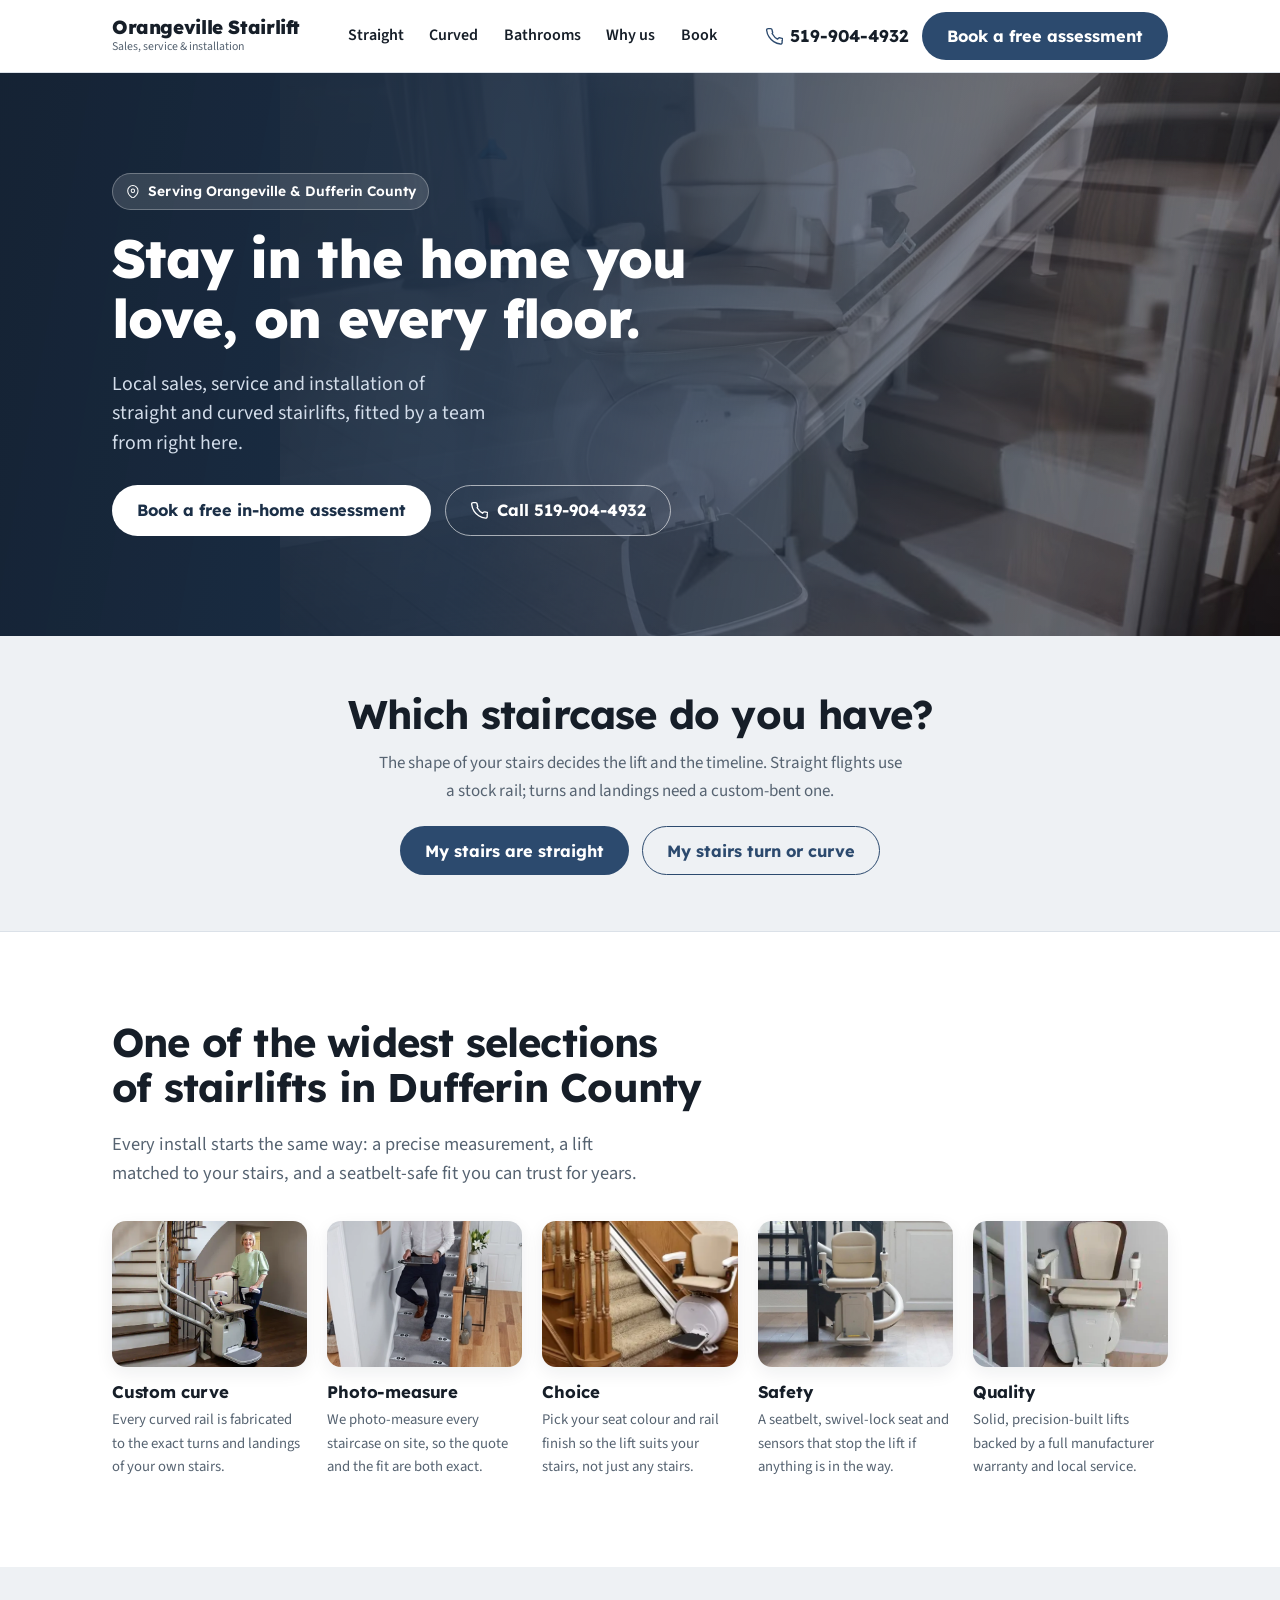
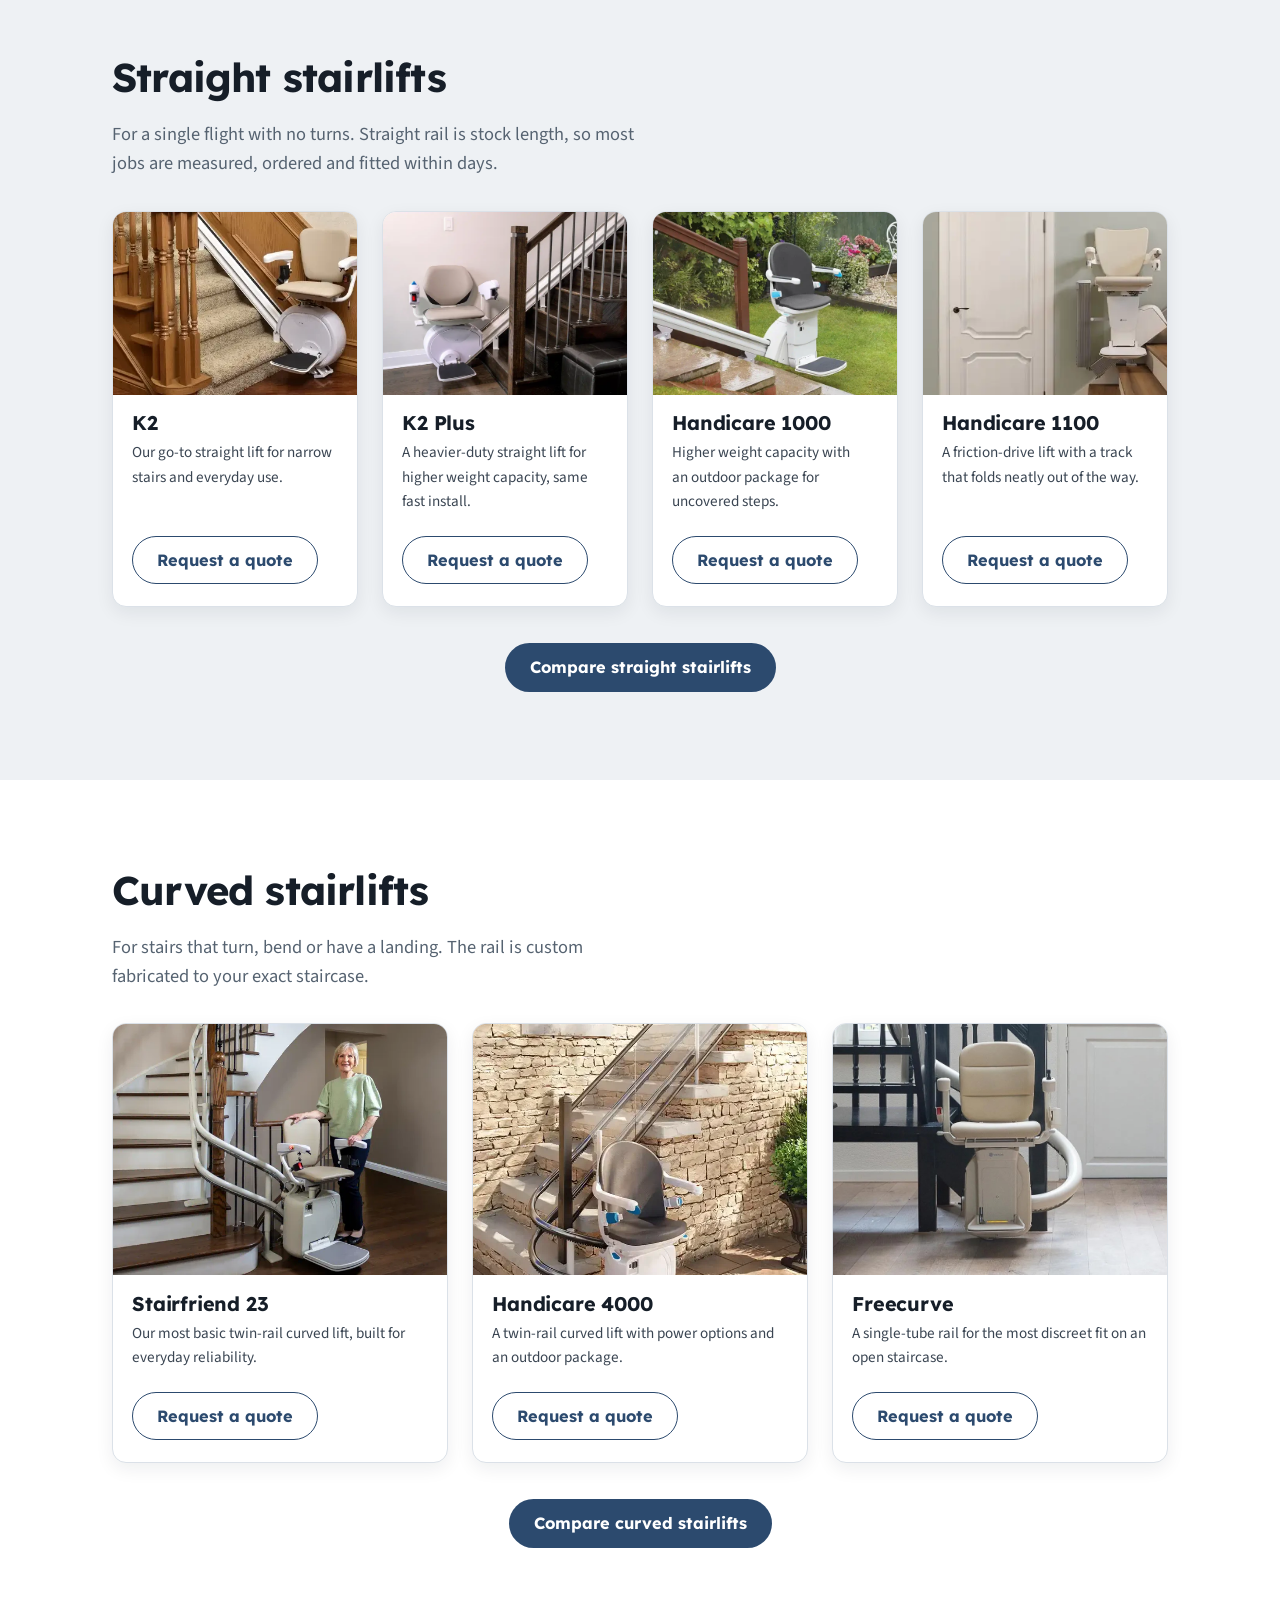
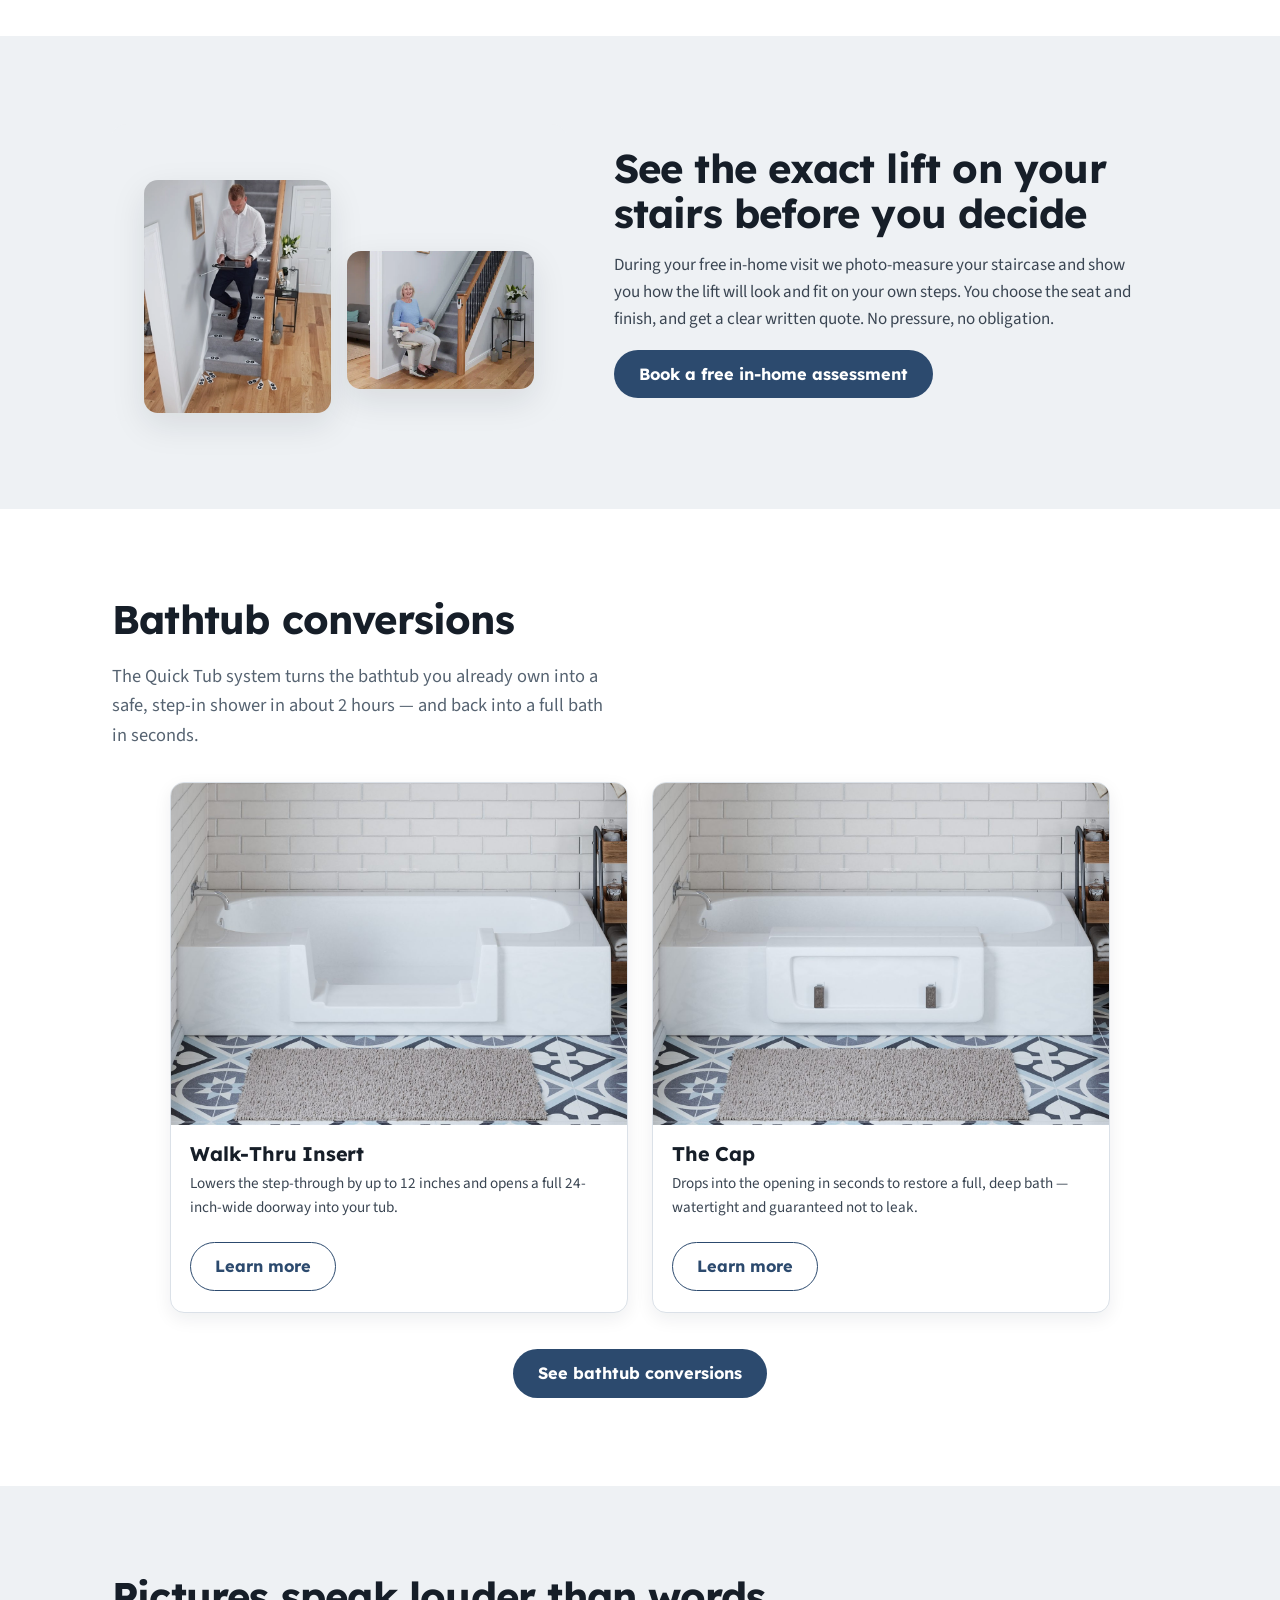
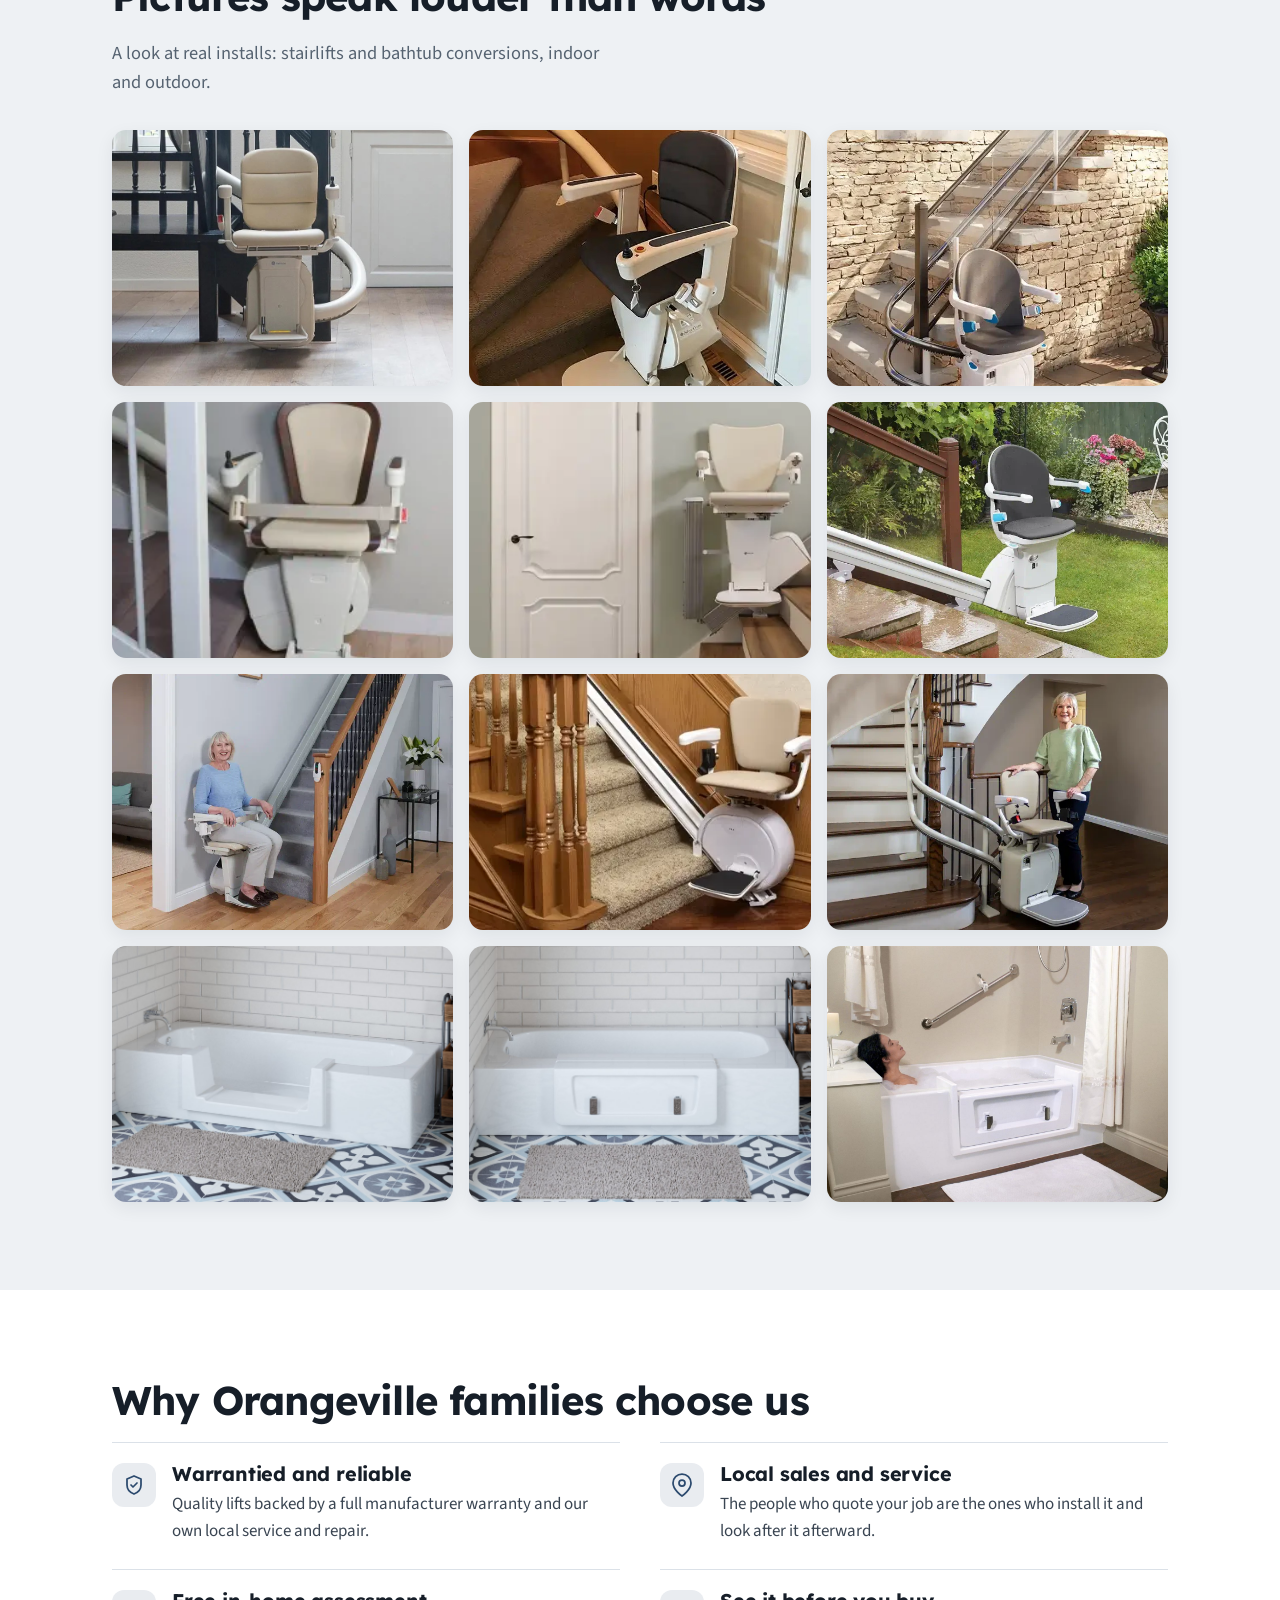
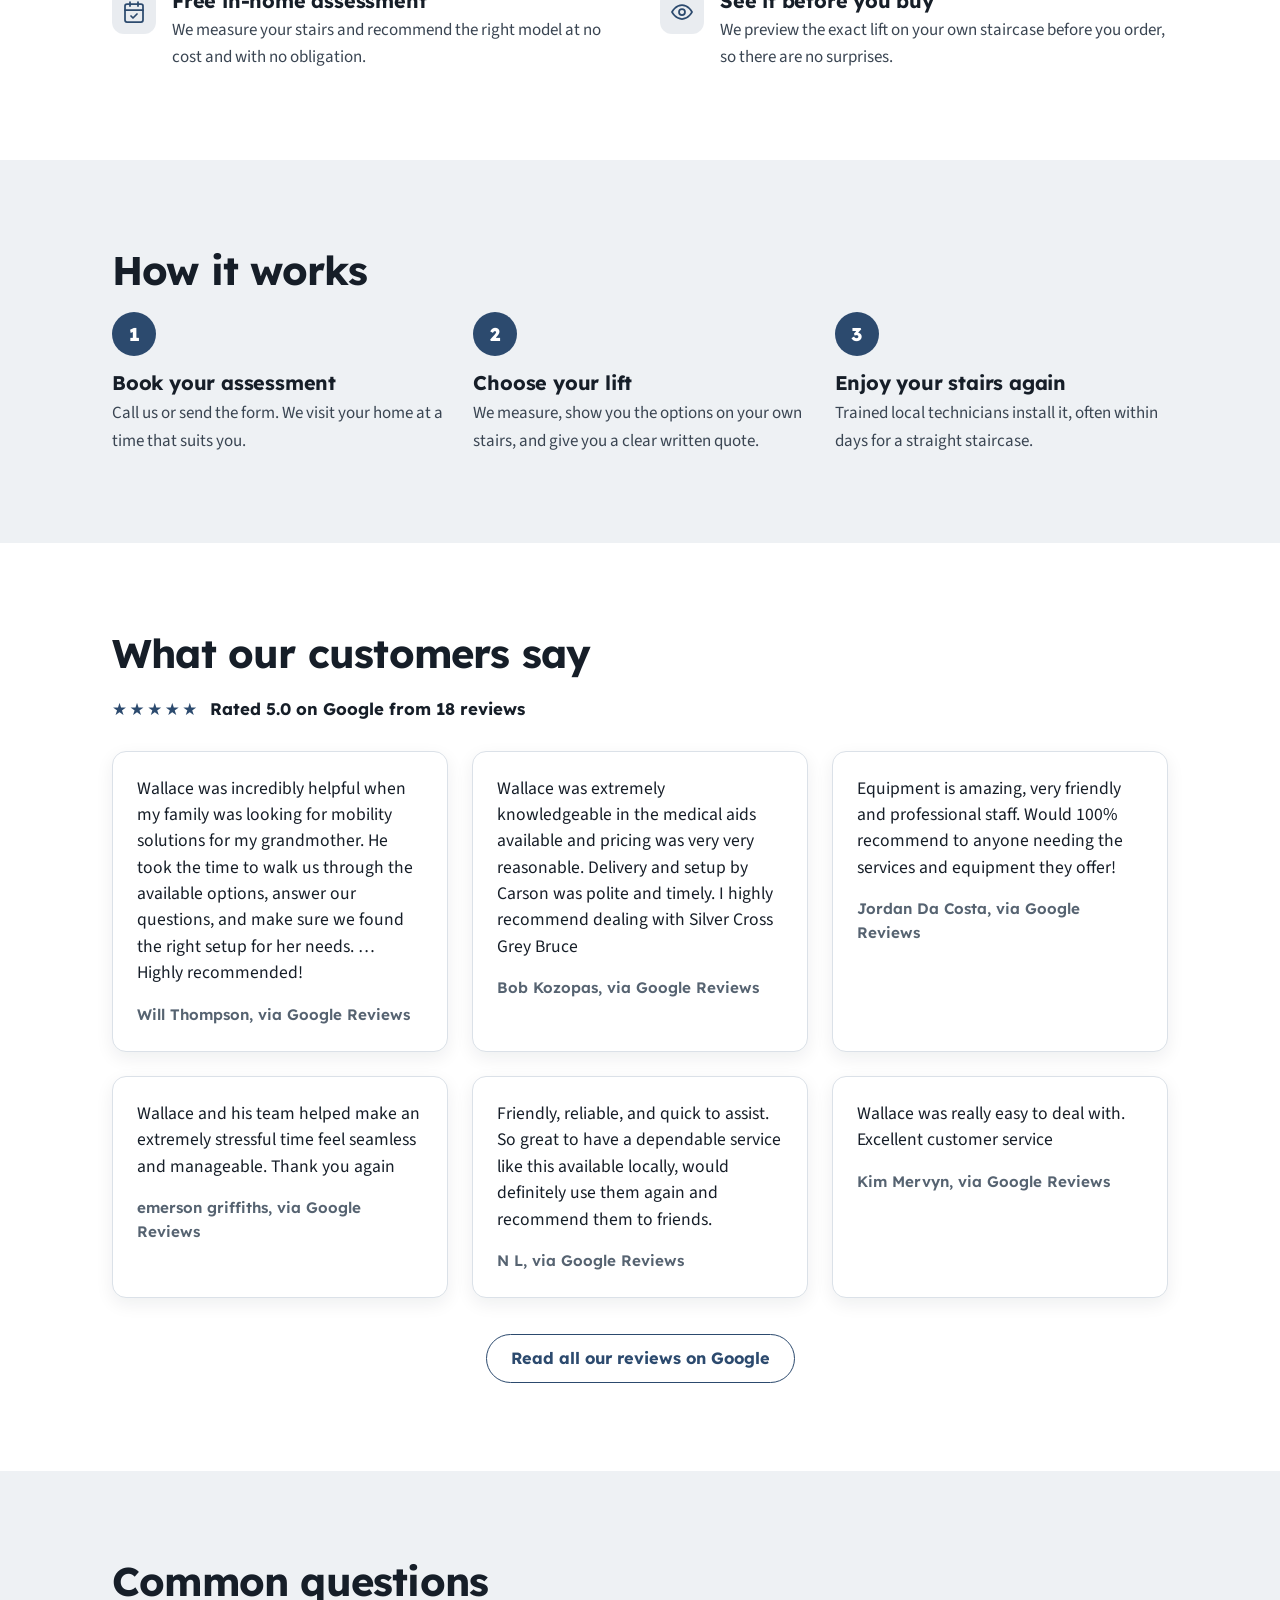
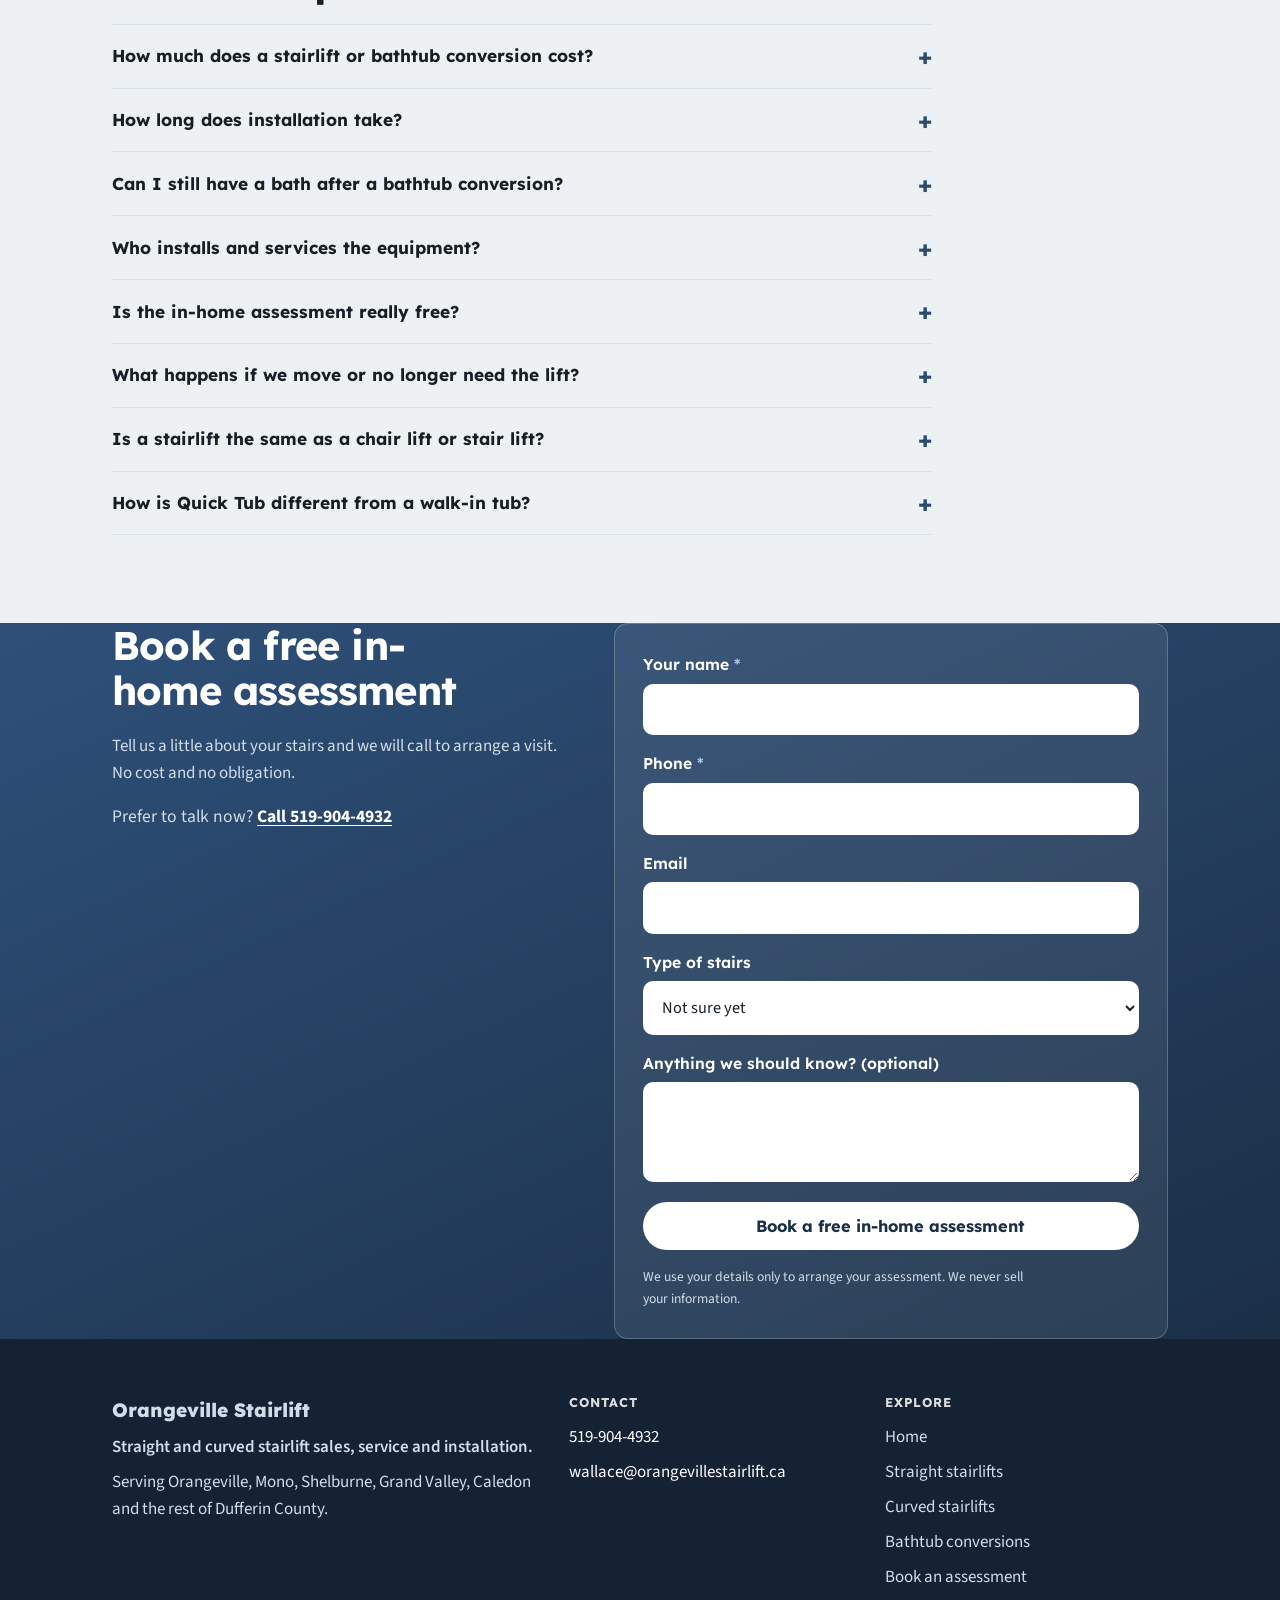
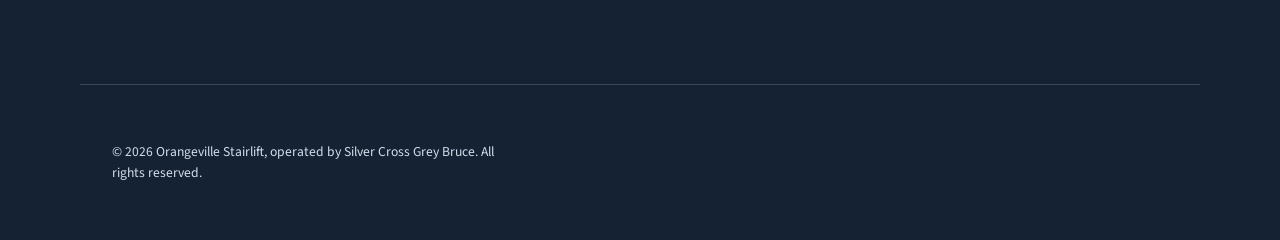
==== commit 2623c57f: "Add files via upload" ====
--- a/index.html
+++ b/index.html
@@ -7,6 +7,9 @@
 <meta name="description" content="Straight and curved stairlifts and Quick Tub bathtub conversions, sold and installed locally in Orangeville and Dufferin County. Free in-home assessment.">
 <meta name="theme-color" content="#1b2f47">
 <link rel="icon" type="image/svg+xml" href="favicon.svg">
+<link rel="icon" type="image/png" sizes="48x48" href="favicon-48.png">
+<link rel="icon" type="image/png" sizes="192x192" href="favicon-192.png">
+<link rel="apple-touch-icon" href="apple-touch-icon.png">
 <link rel="canonical" href="https://orangevillestairlift.ca/">
 <meta property="og:type" content="website">
 <meta property="og:site_name" content="Orangeville Stairlift">
--- a/styles.css
+++ b/styles.css
@@ -245,6 +245,16 @@
 .hero-photo{position:relative;isolation:isolate;overflow:hidden;background:var(--accent-2)}
 .hero-photo .hero-bg{position:absolute;inset:0;width:100%;height:100%;object-fit:cover;object-position:72% center;z-index:0}
 video.hero-bg{pointer-events:none}
+/* Show the whole video frame (no crop), anchored right; navy fills the rest.
+   The left edge feathers into the navy so there is no visible seam. */
+.hero-photo video.hero-bg{
+  object-fit:contain;object-position:right center;
+  -webkit-mask-image:linear-gradient(90deg,transparent 0,#000 22%);
+  mask-image:linear-gradient(90deg,transparent 0,#000 22%);
+}
+@media (max-width:820px){
+  .hero-photo video.hero-bg{object-fit:cover;object-position:center;-webkit-mask-image:none;mask-image:none}
+}
 .hero-photo .scrim{position:absolute;inset:0;z-index:1;background:linear-gradient(100deg,rgba(21,34,51,.96) 0%,rgba(27,47,71,.88) 40%,rgba(27,47,71,.48) 72%,rgba(27,47,71,.08) 100%)}
 .hero-photo .wrap{position:relative;z-index:2}
 .hero-inner{max-width:600px;color:#fff;padding-block:clamp(3.5rem,9vw,6.25rem)}
@@ -366,6 +376,24 @@
 .faq p{margin:0 0 1.15rem;color:var(--body)}
 .faq summary:hover{color:var(--accent)}
 
+/* ===== v7: compact mobile — card grids become horizontal swipe rows ===== */
+@media (max-width:820px){
+  .section{padding-block:2.4rem}
+  .section-lead{margin-bottom:1.4rem}
+  .feature-grid,.product-grid,.product-grid--2,.product-grid--3,.gallery-grid,.quote-grid{
+    display:flex;overflow-x:auto;gap:.9rem;
+    scroll-snap-type:x mandatory;-webkit-overflow-scrolling:touch;
+    scrollbar-width:thin;padding-bottom:.6rem;margin-top:1.25rem;
+  }
+  .feature-card,.product-card,.quote{flex:0 0 76%;scroll-snap-align:start}
+  .feature-card{flex-basis:62%}
+  .gallery-grid img{flex:0 0 72%;width:72%;scroll-snap-align:start}
+  /* assessment-band photos: side by side instead of stacked */
+  .split-media--gallery{grid-template-columns:1fr 1fr}
+  .split-media--gallery img:first-child{display:block}
+  .section-cta{margin-top:1.4rem}
+}
+
 /* Power options: one compact row so it reads differently from the why-grid */
 .power-grid{grid-template-columns:repeat(4,1fr);gap:1.5rem}
 .power-grid .why-item{flex-direction:column;gap:.75rem}
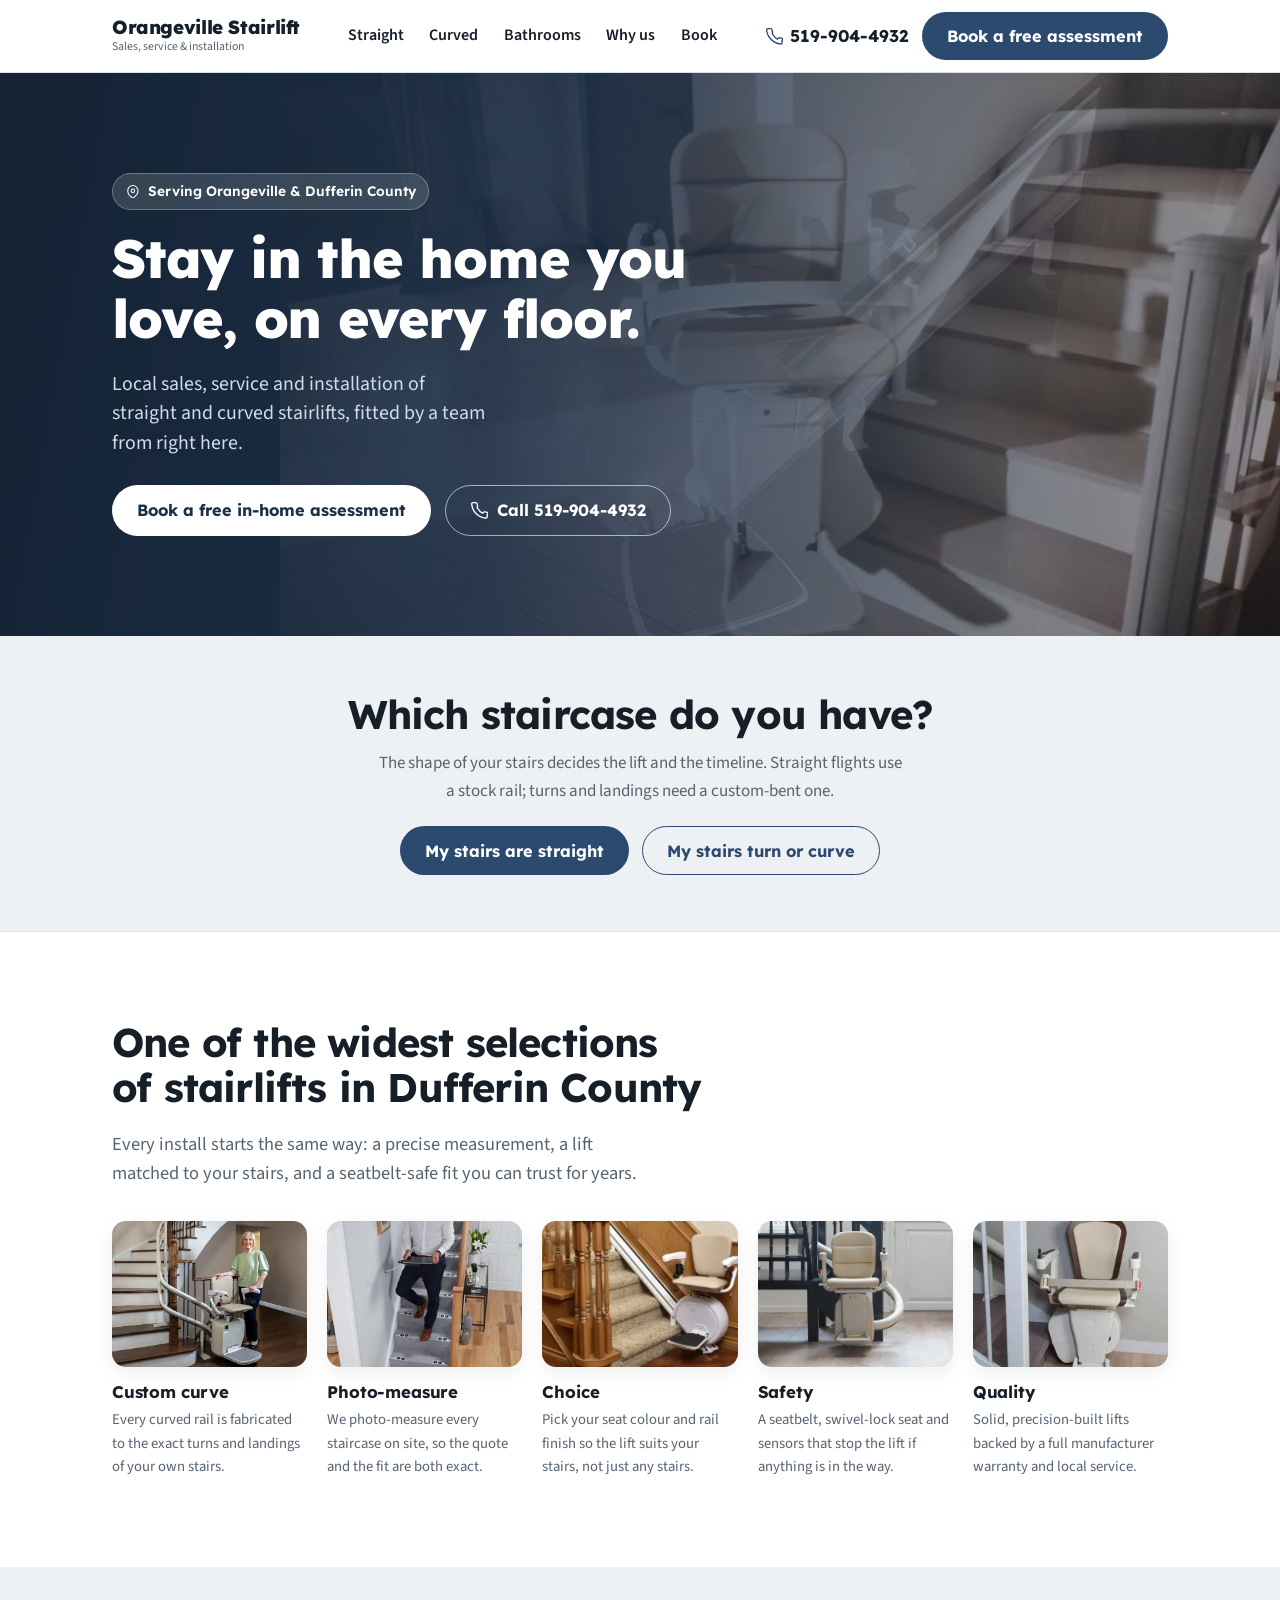
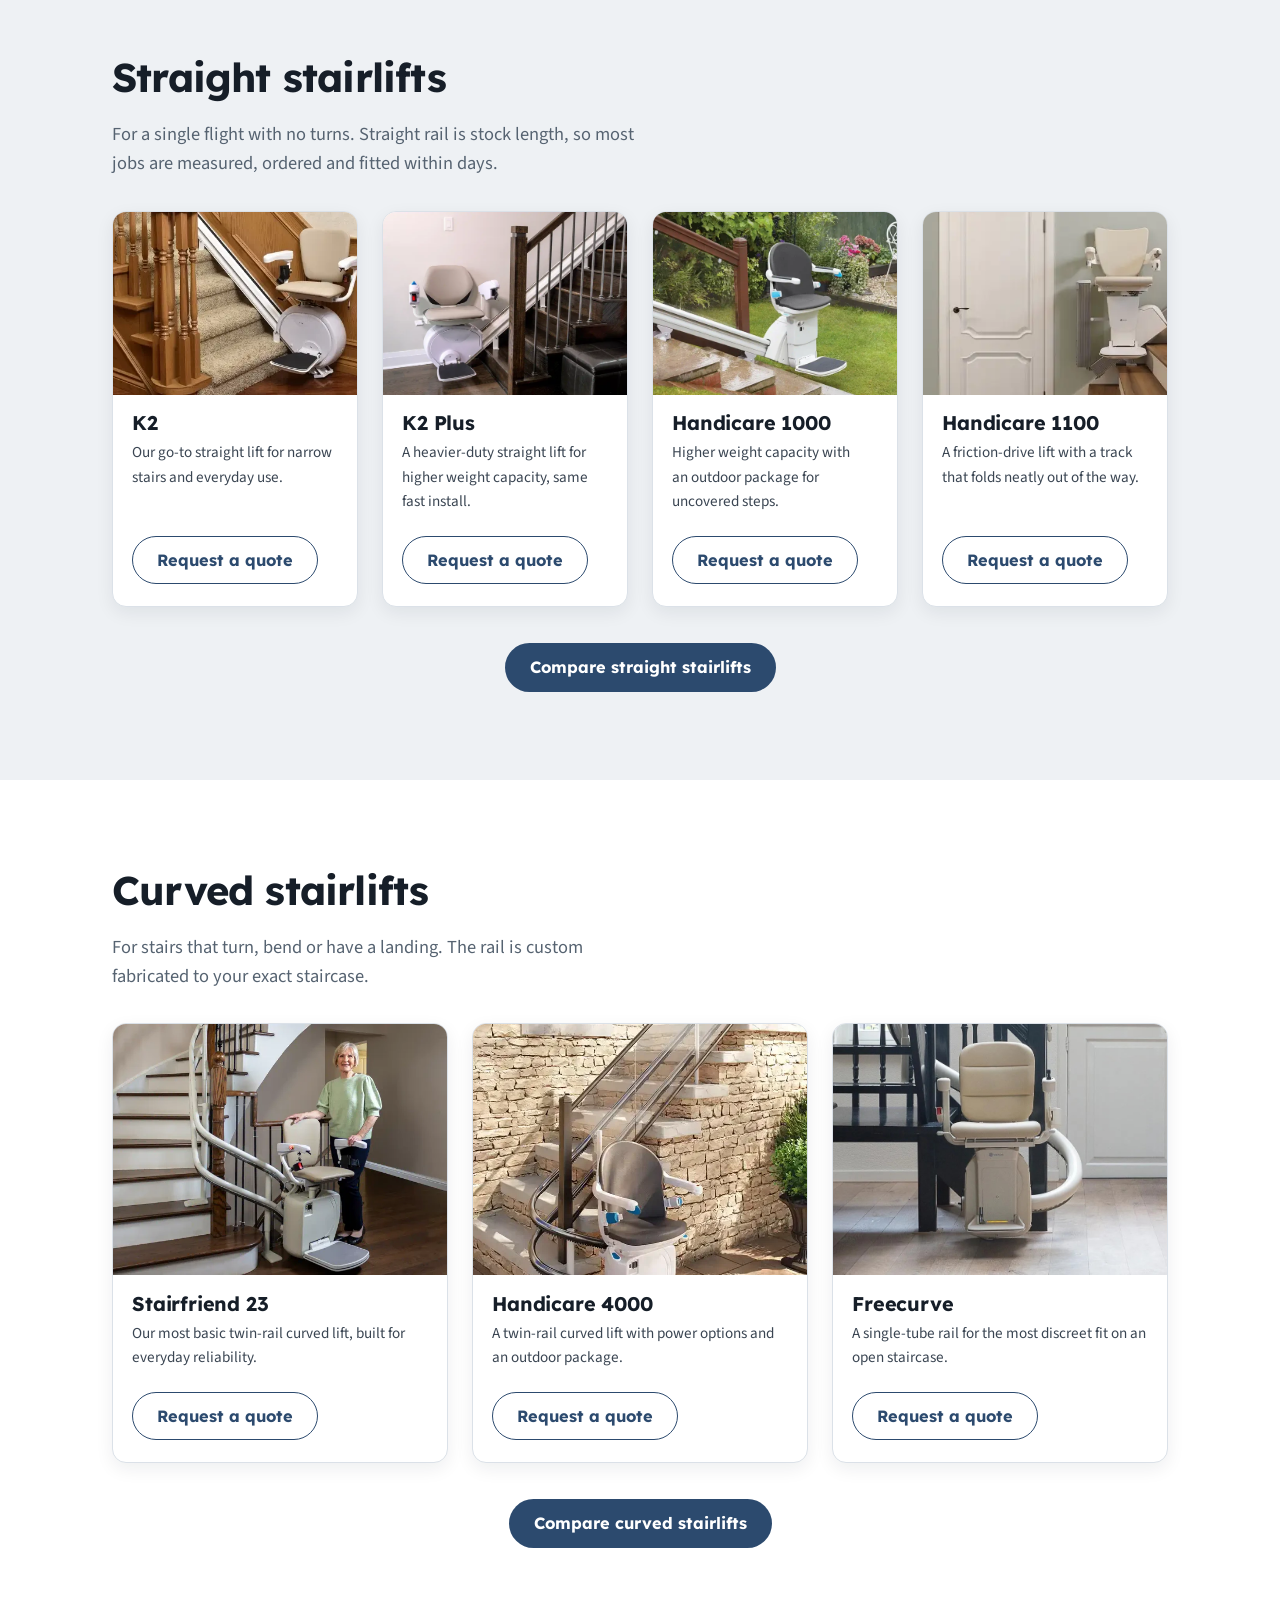
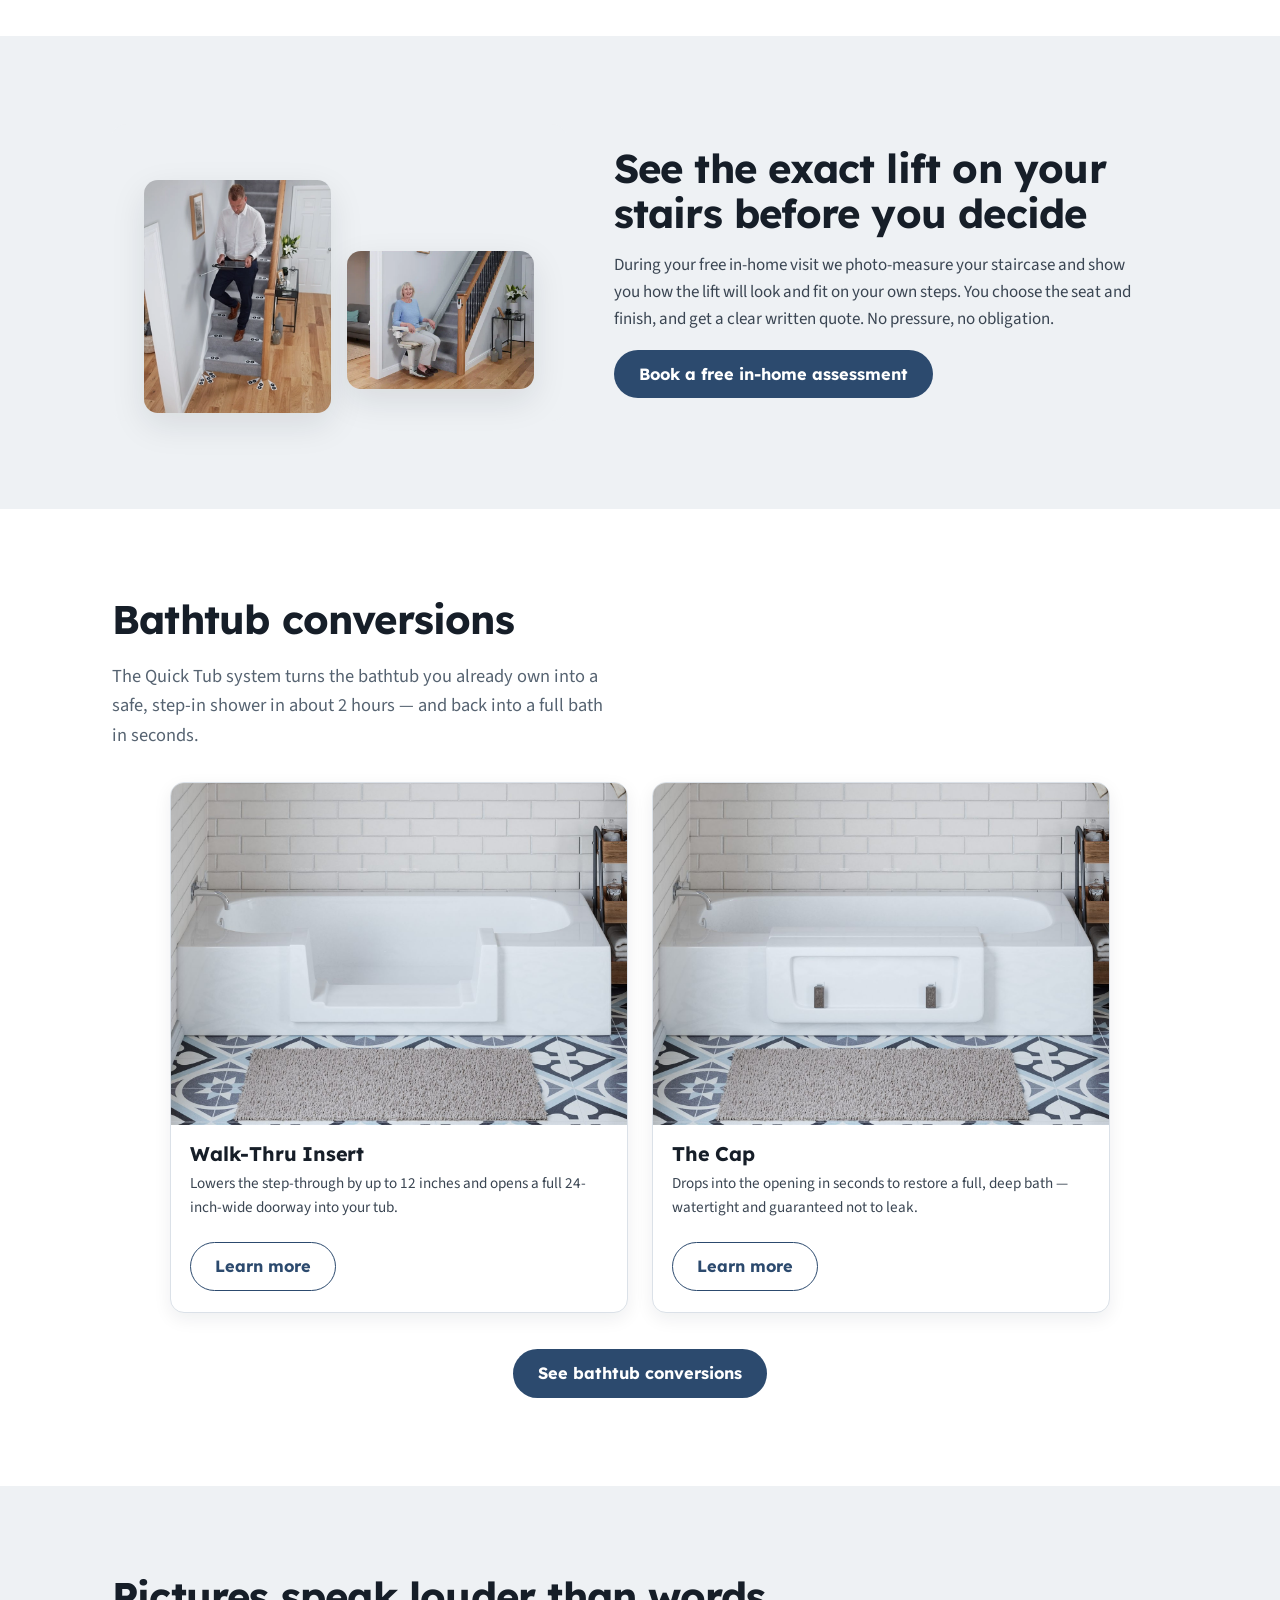
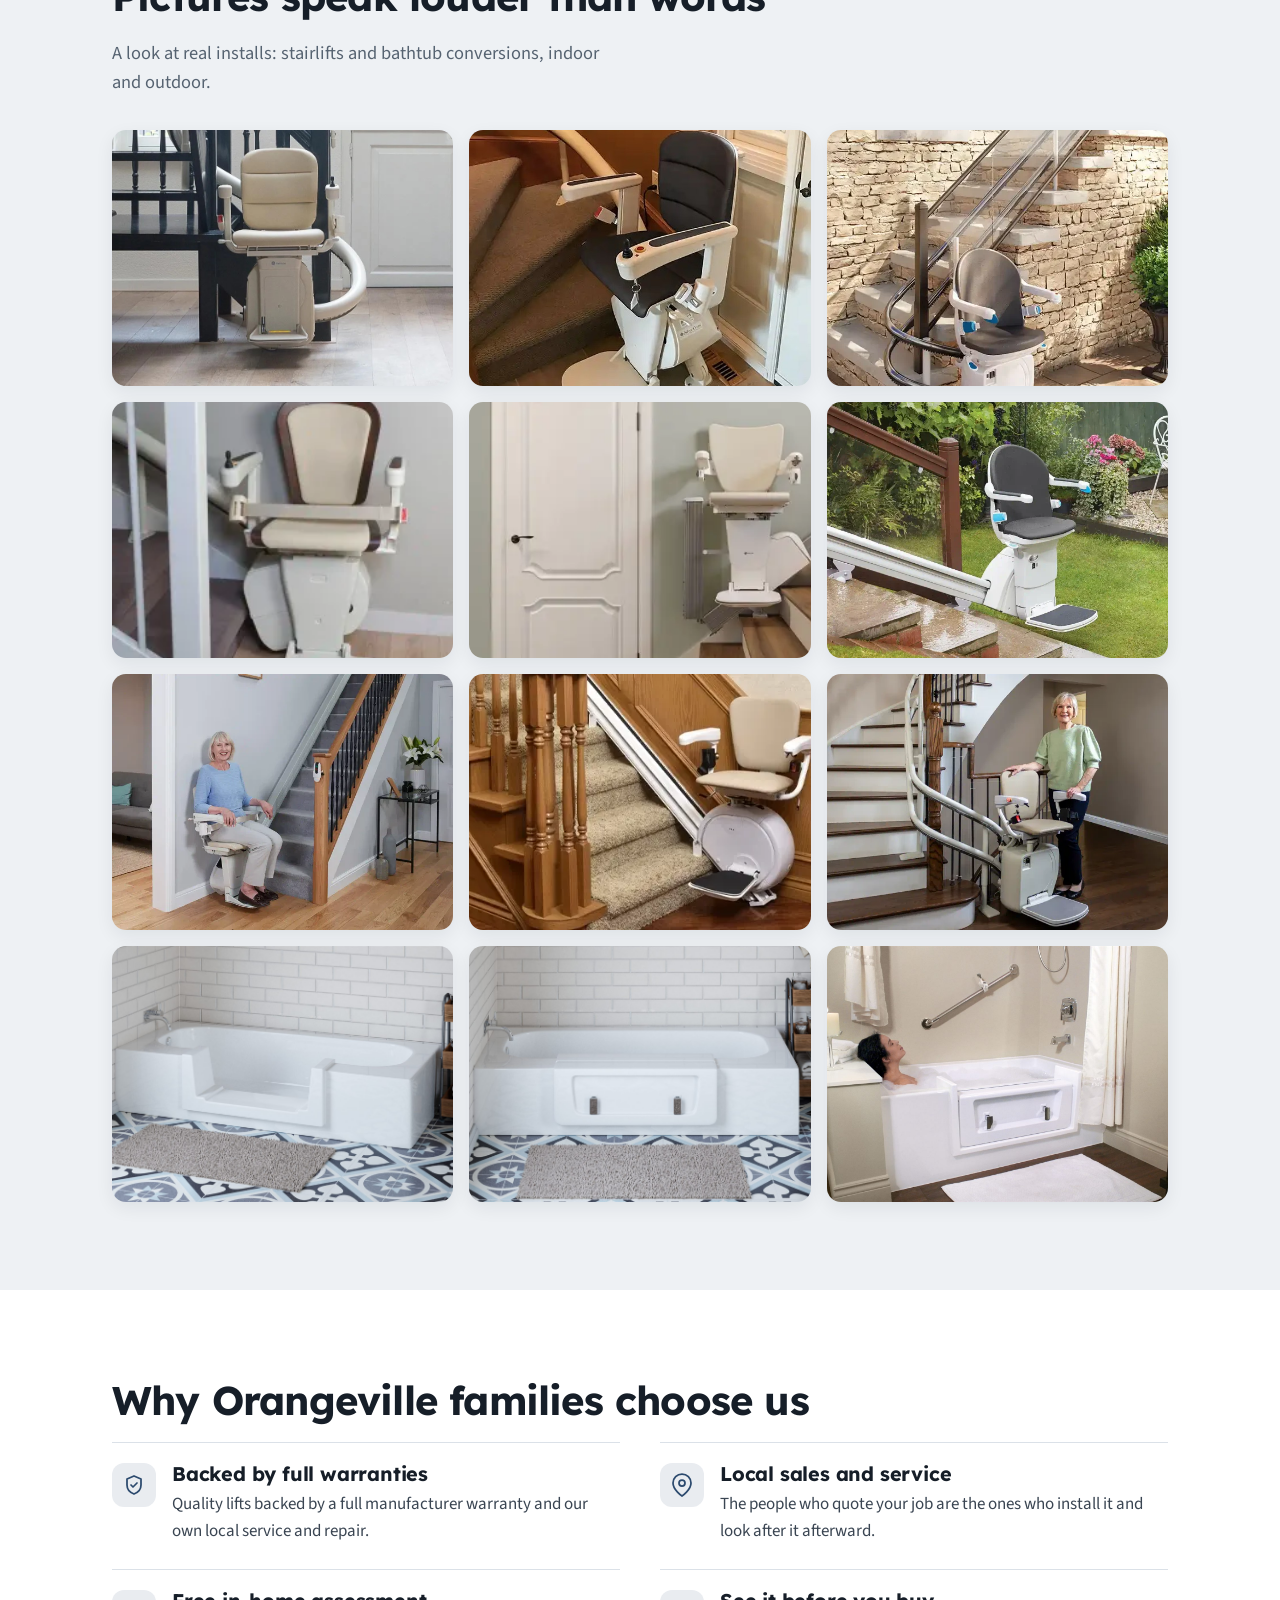
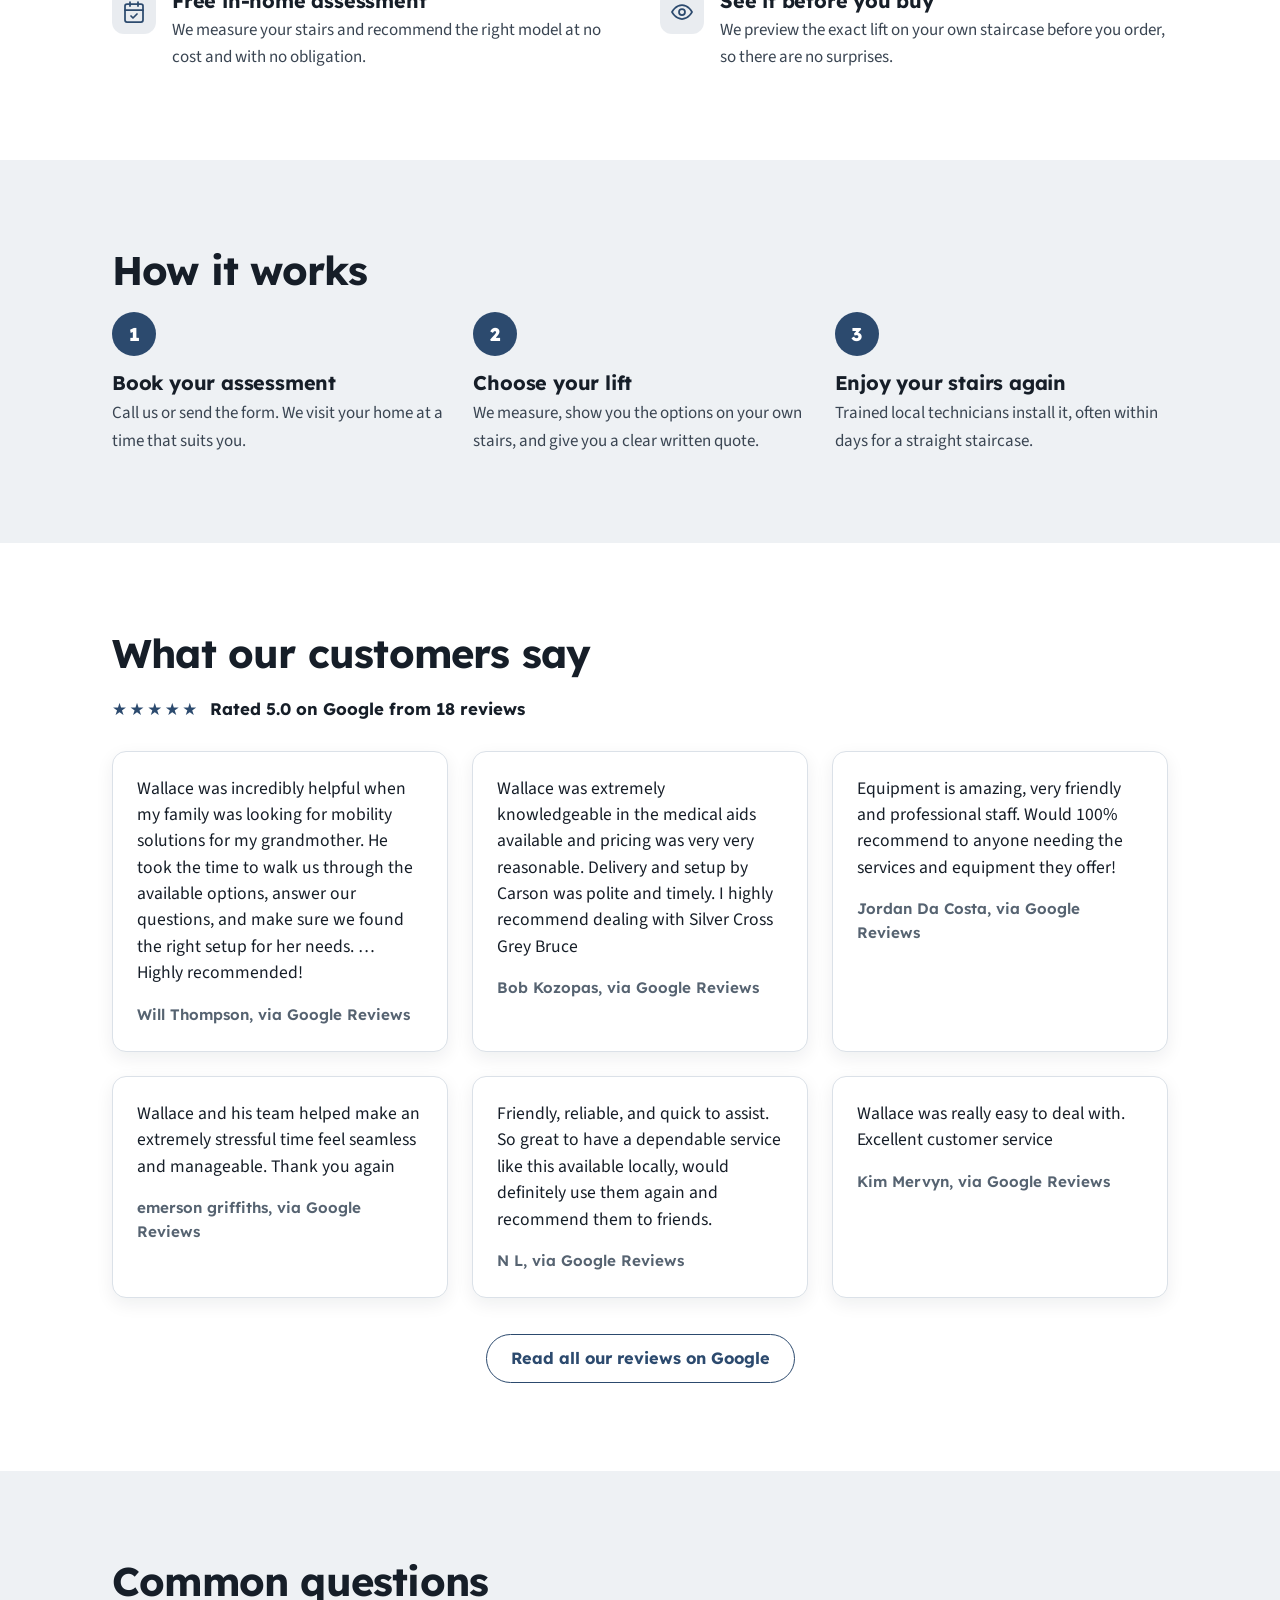
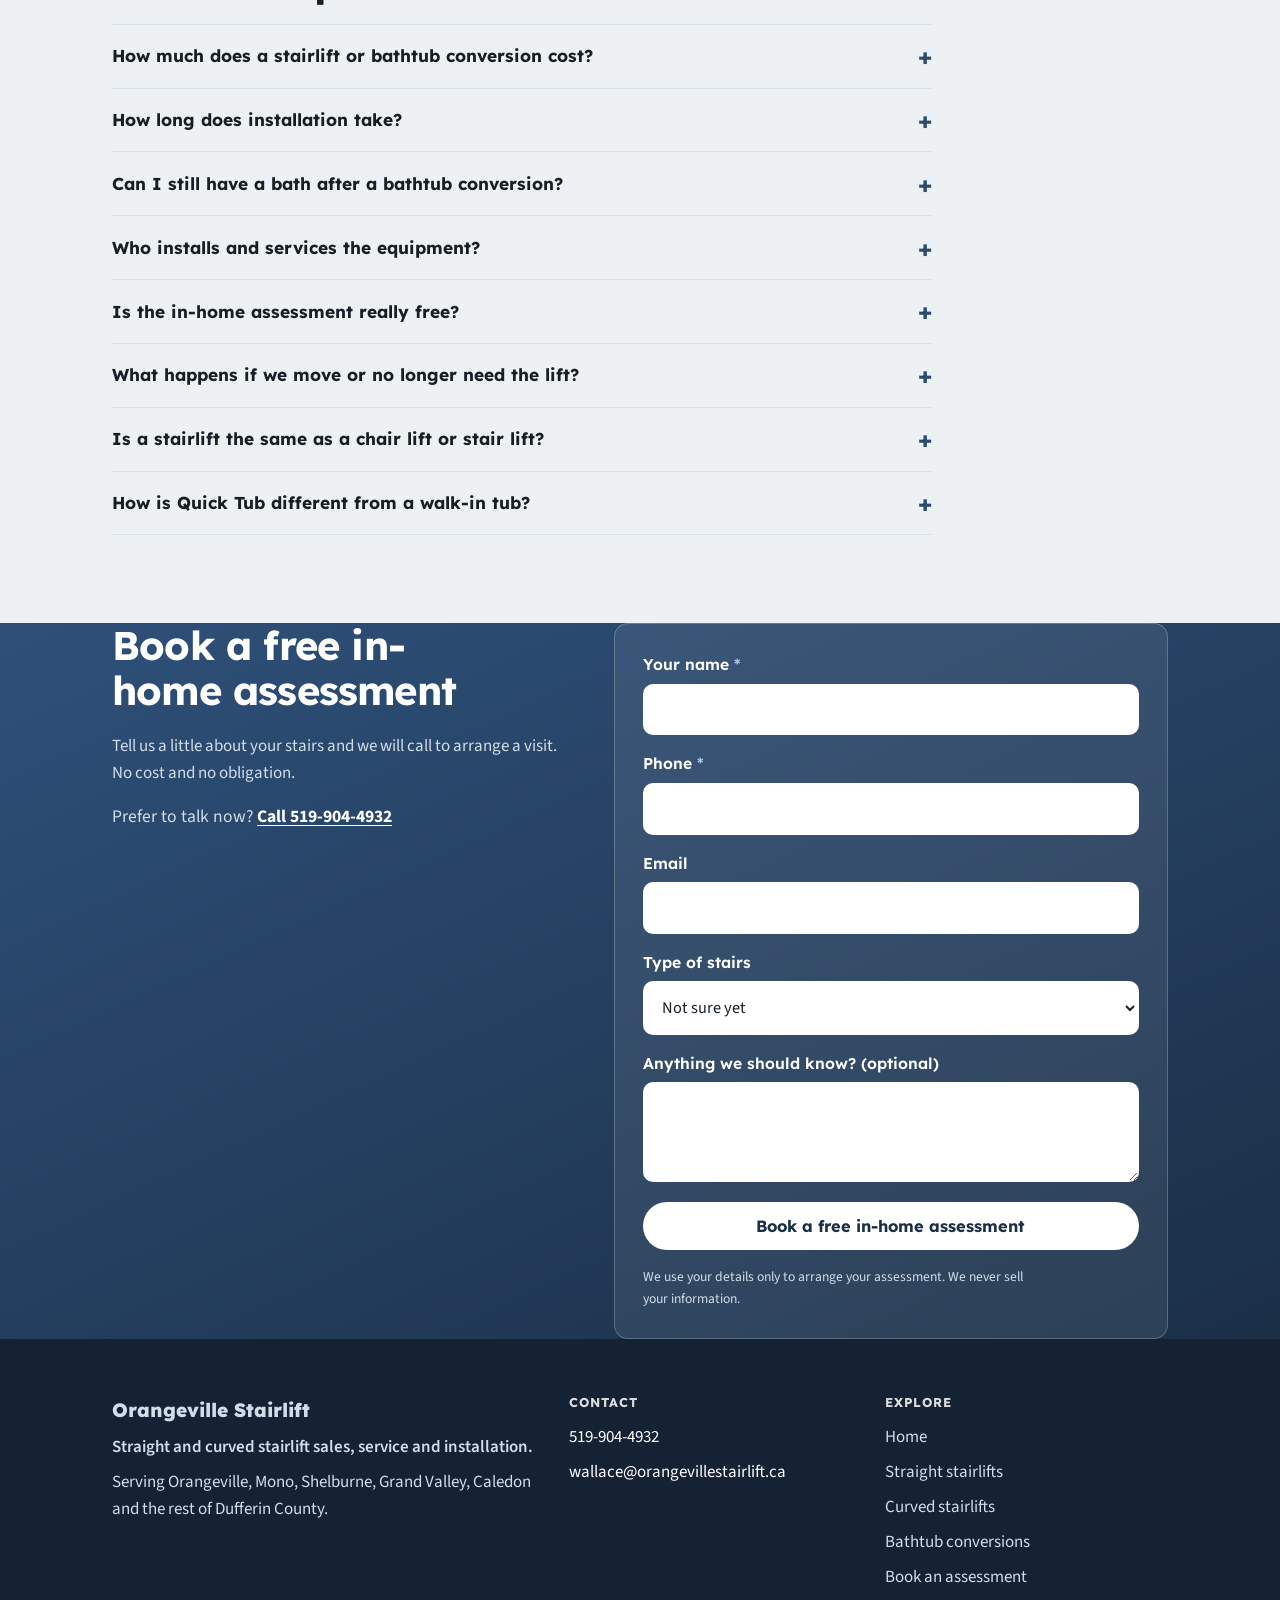
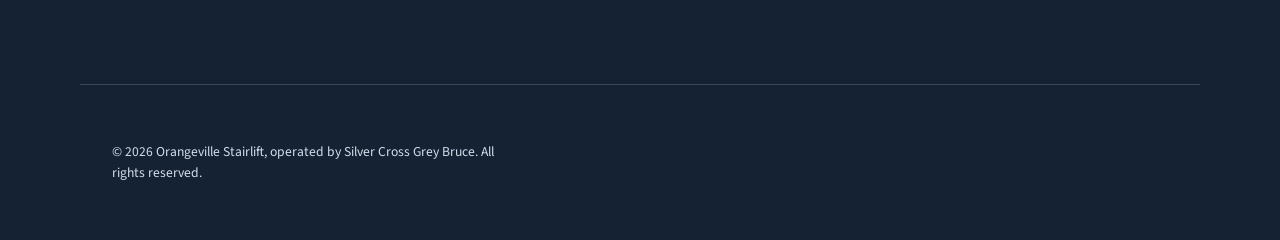
==== commit 524b14b0: "Add files via upload" ====
--- a/index.html
+++ b/index.html
@@ -292,7 +292,7 @@
       <div class="why-grid">
         <div class="why-item">
           <span class="why-ic"><svg viewBox="0 0 24 24" fill="none" stroke="currentColor" stroke-width="1.75" stroke-linecap="round" stroke-linejoin="round" aria-hidden="true"><path d="M12 3l7 3v6c0 4.5-3 7.5-7 9-4-1.5-7-4.5-7-9V6l7-3Z"/><path d="M9 12l2 2 4-4"/></svg></span>
-          <div><h3>Warrantied and reliable</h3><p>Quality lifts backed by a full manufacturer warranty and our own local service and repair.</p></div>
+          <div><h3>Backed by full warranties</h3><p>Quality lifts backed by a full manufacturer warranty and our own local service and repair.</p></div>
         </div>
         <div class="why-item">
           <span class="why-ic"><svg viewBox="0 0 24 24" fill="none" stroke="currentColor" stroke-width="1.75" stroke-linecap="round" stroke-linejoin="round" aria-hidden="true"><path d="M21 10c0 7-9 13-9 13s-9-6-9-13a9 9 0 0 1 18 0Z"/><circle cx="12" cy="10" r="3"/></svg></span>
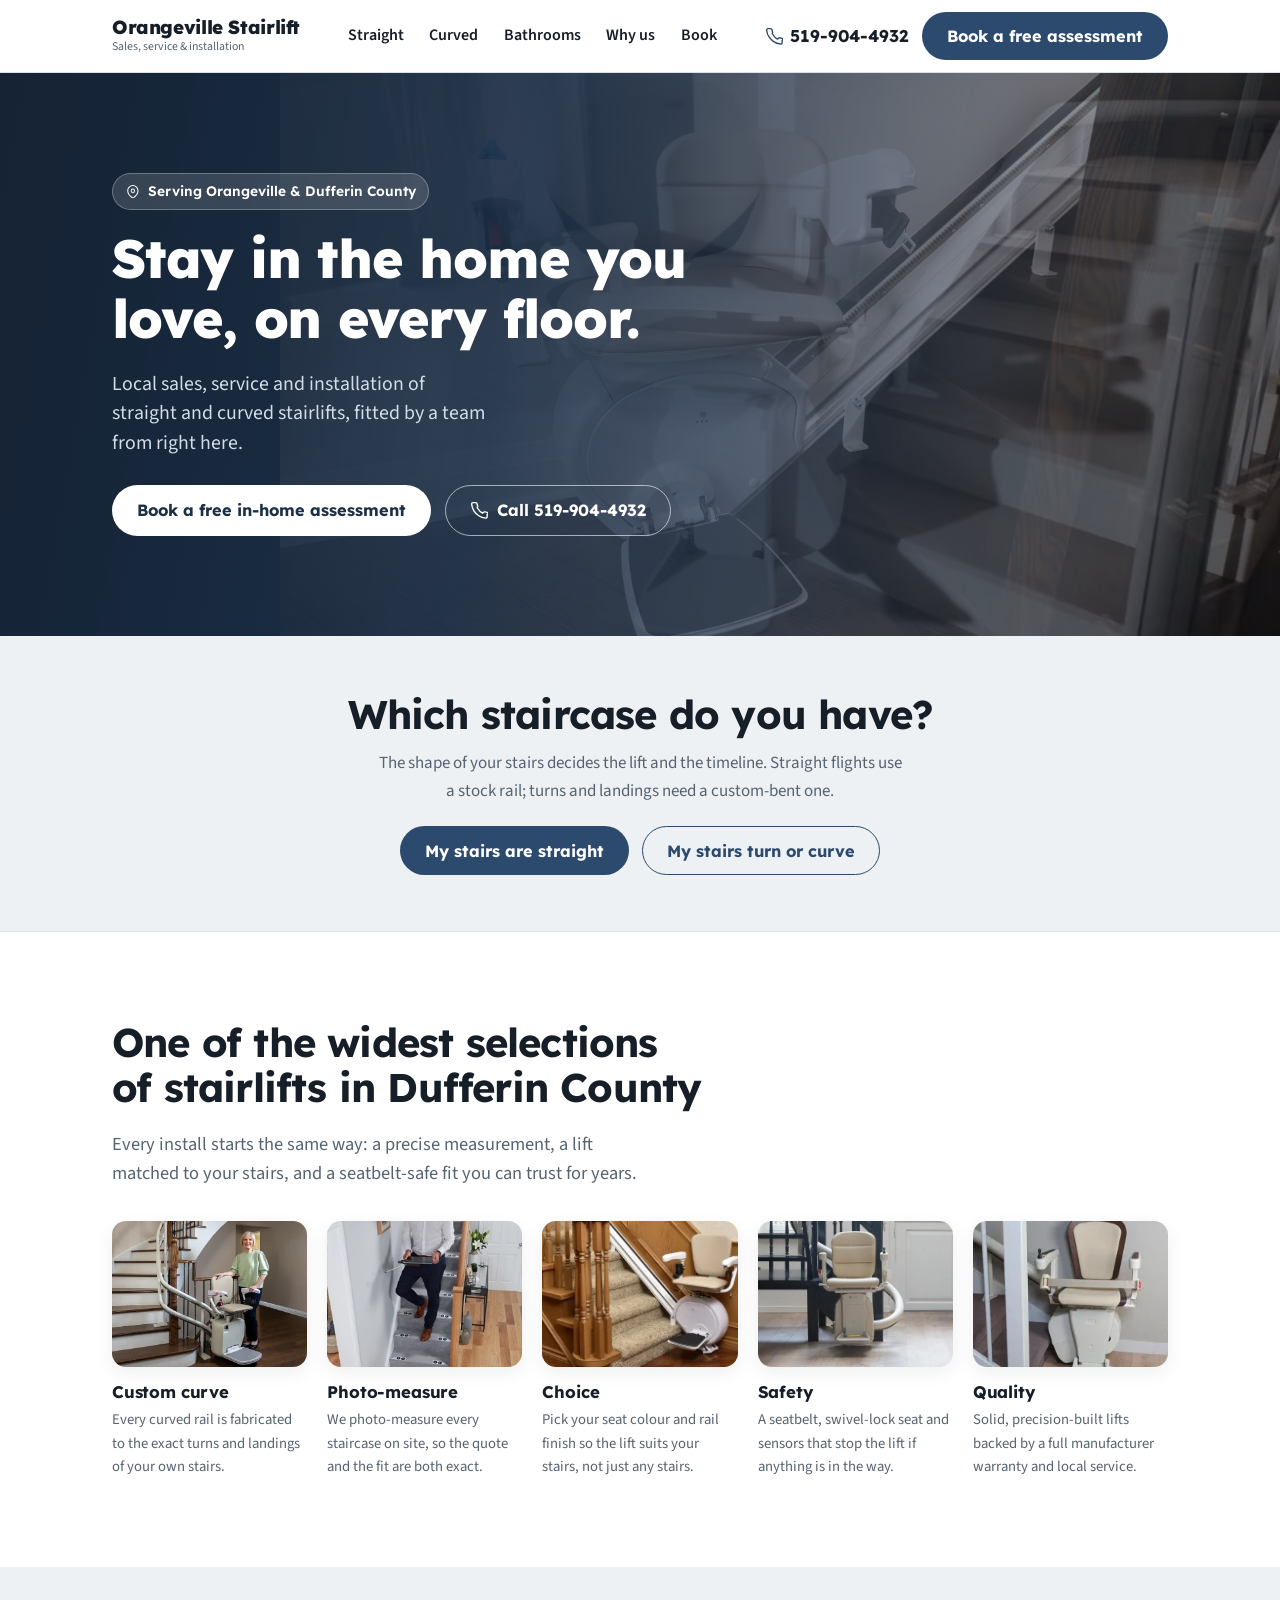
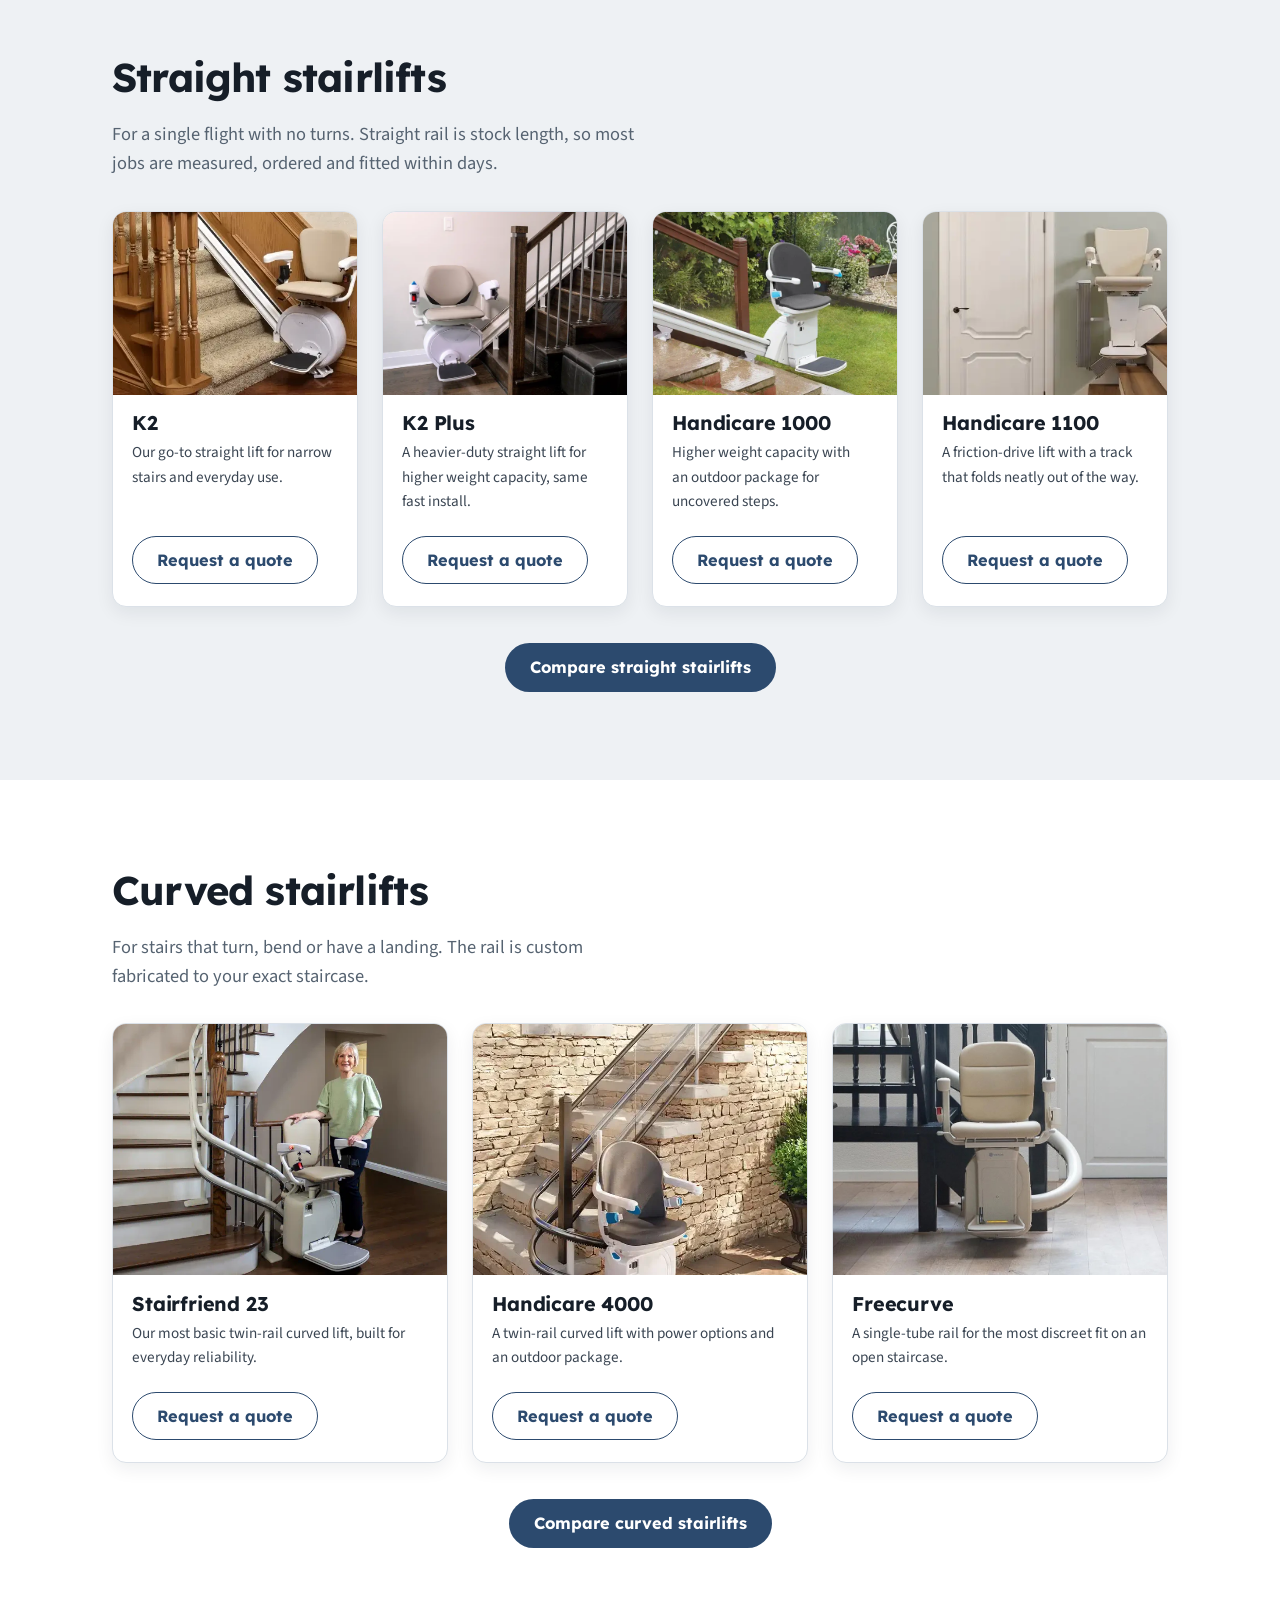
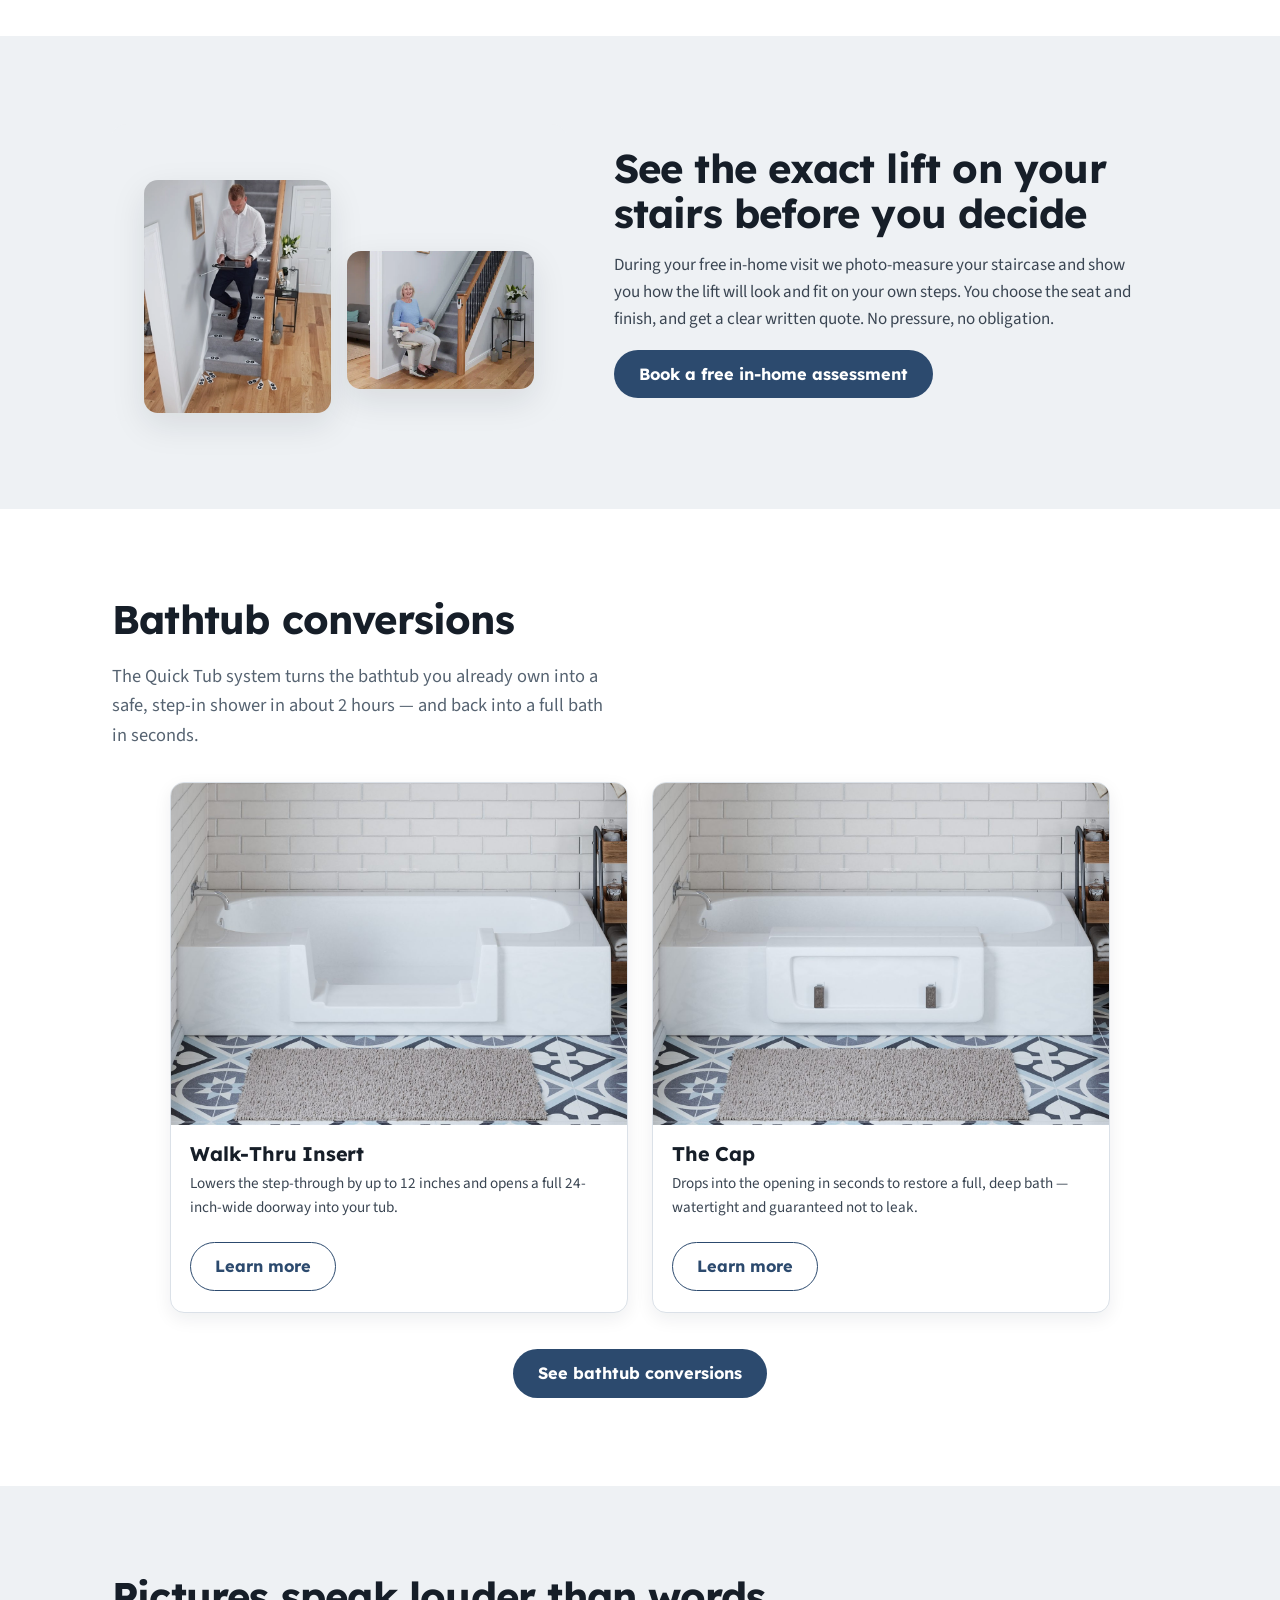
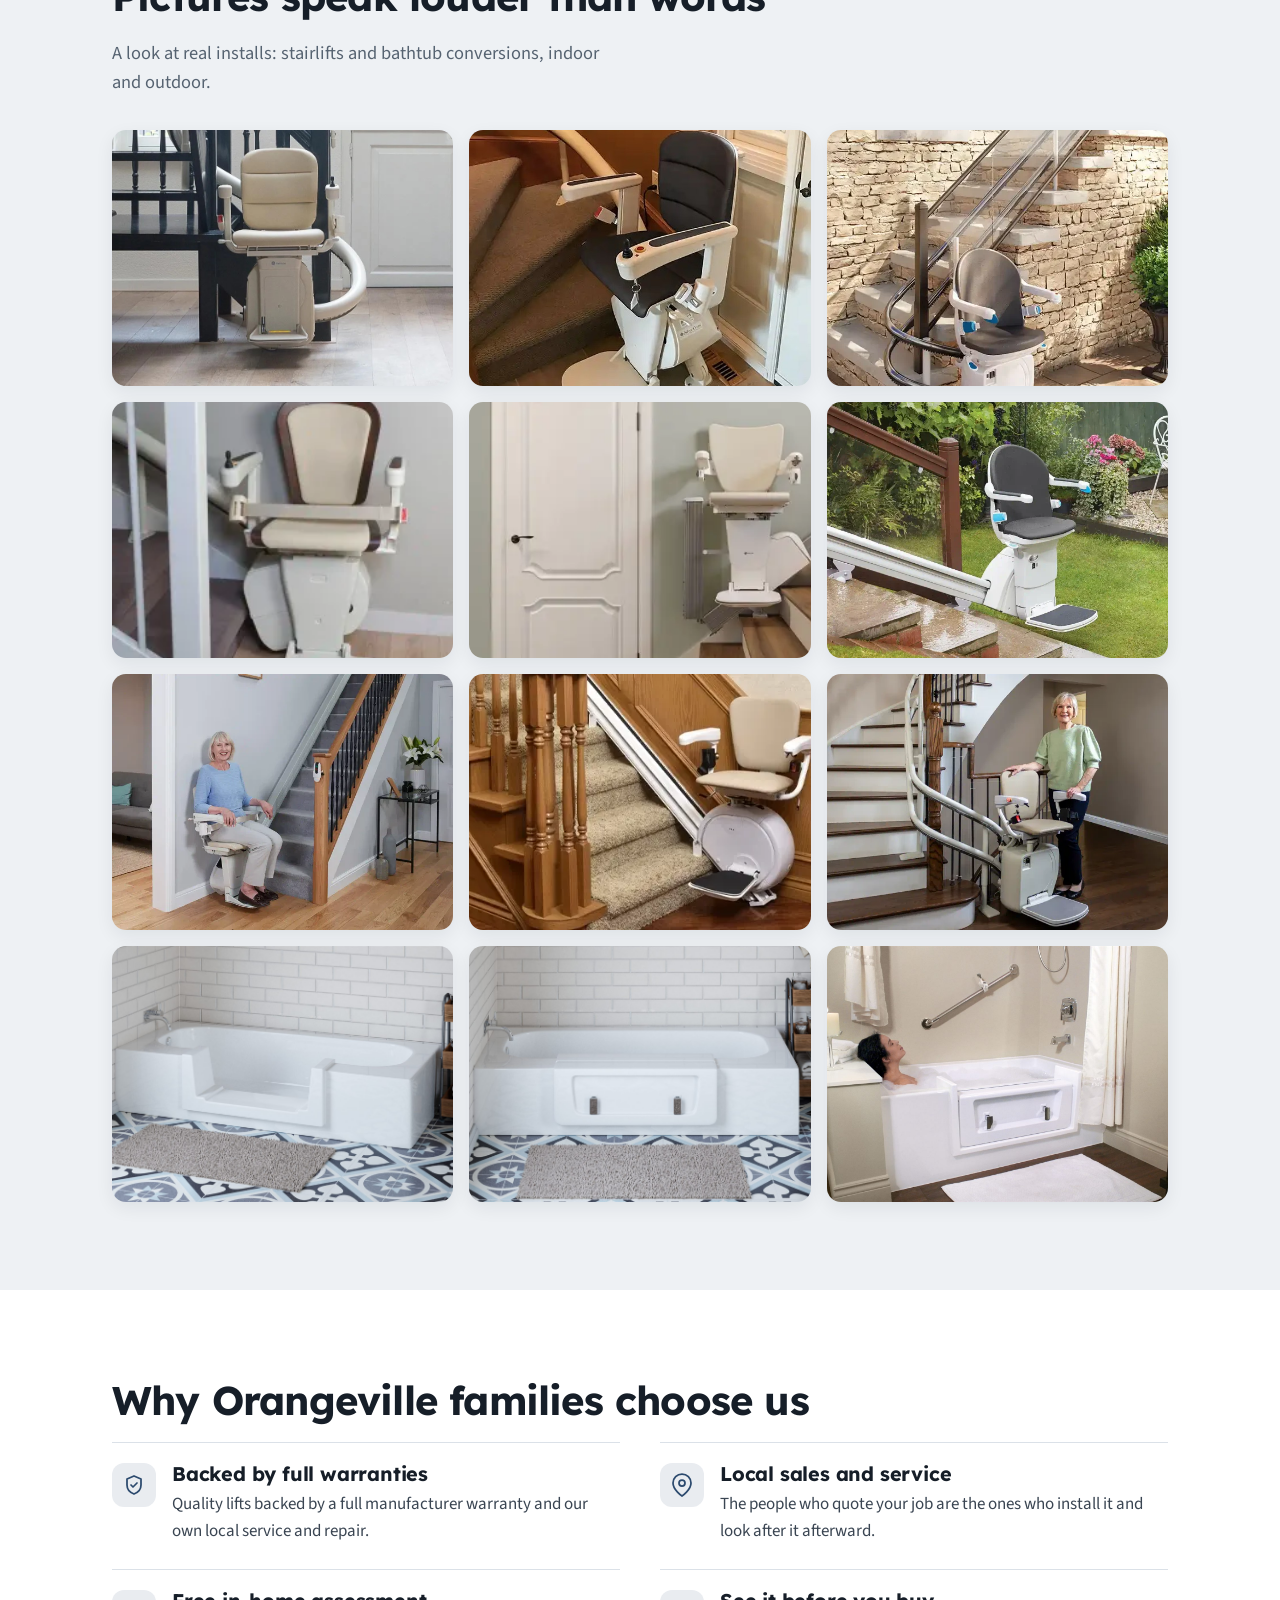
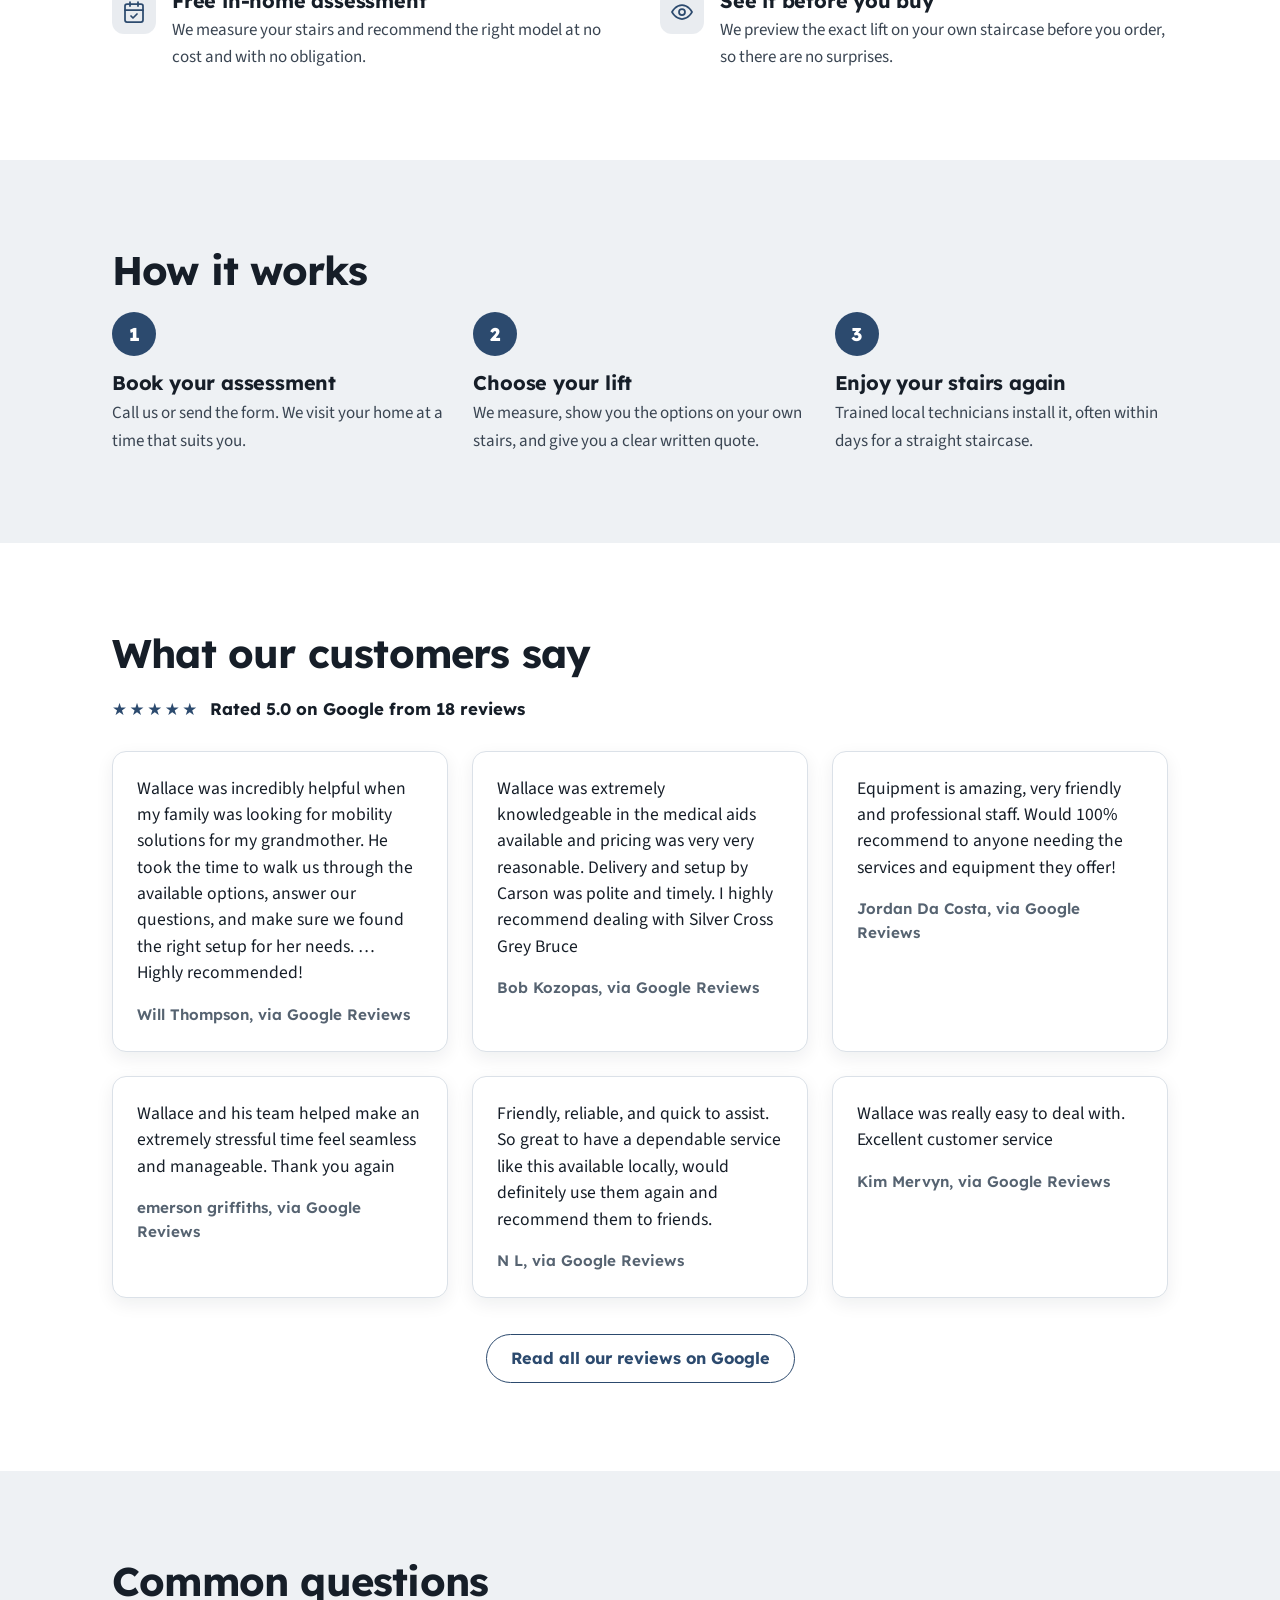
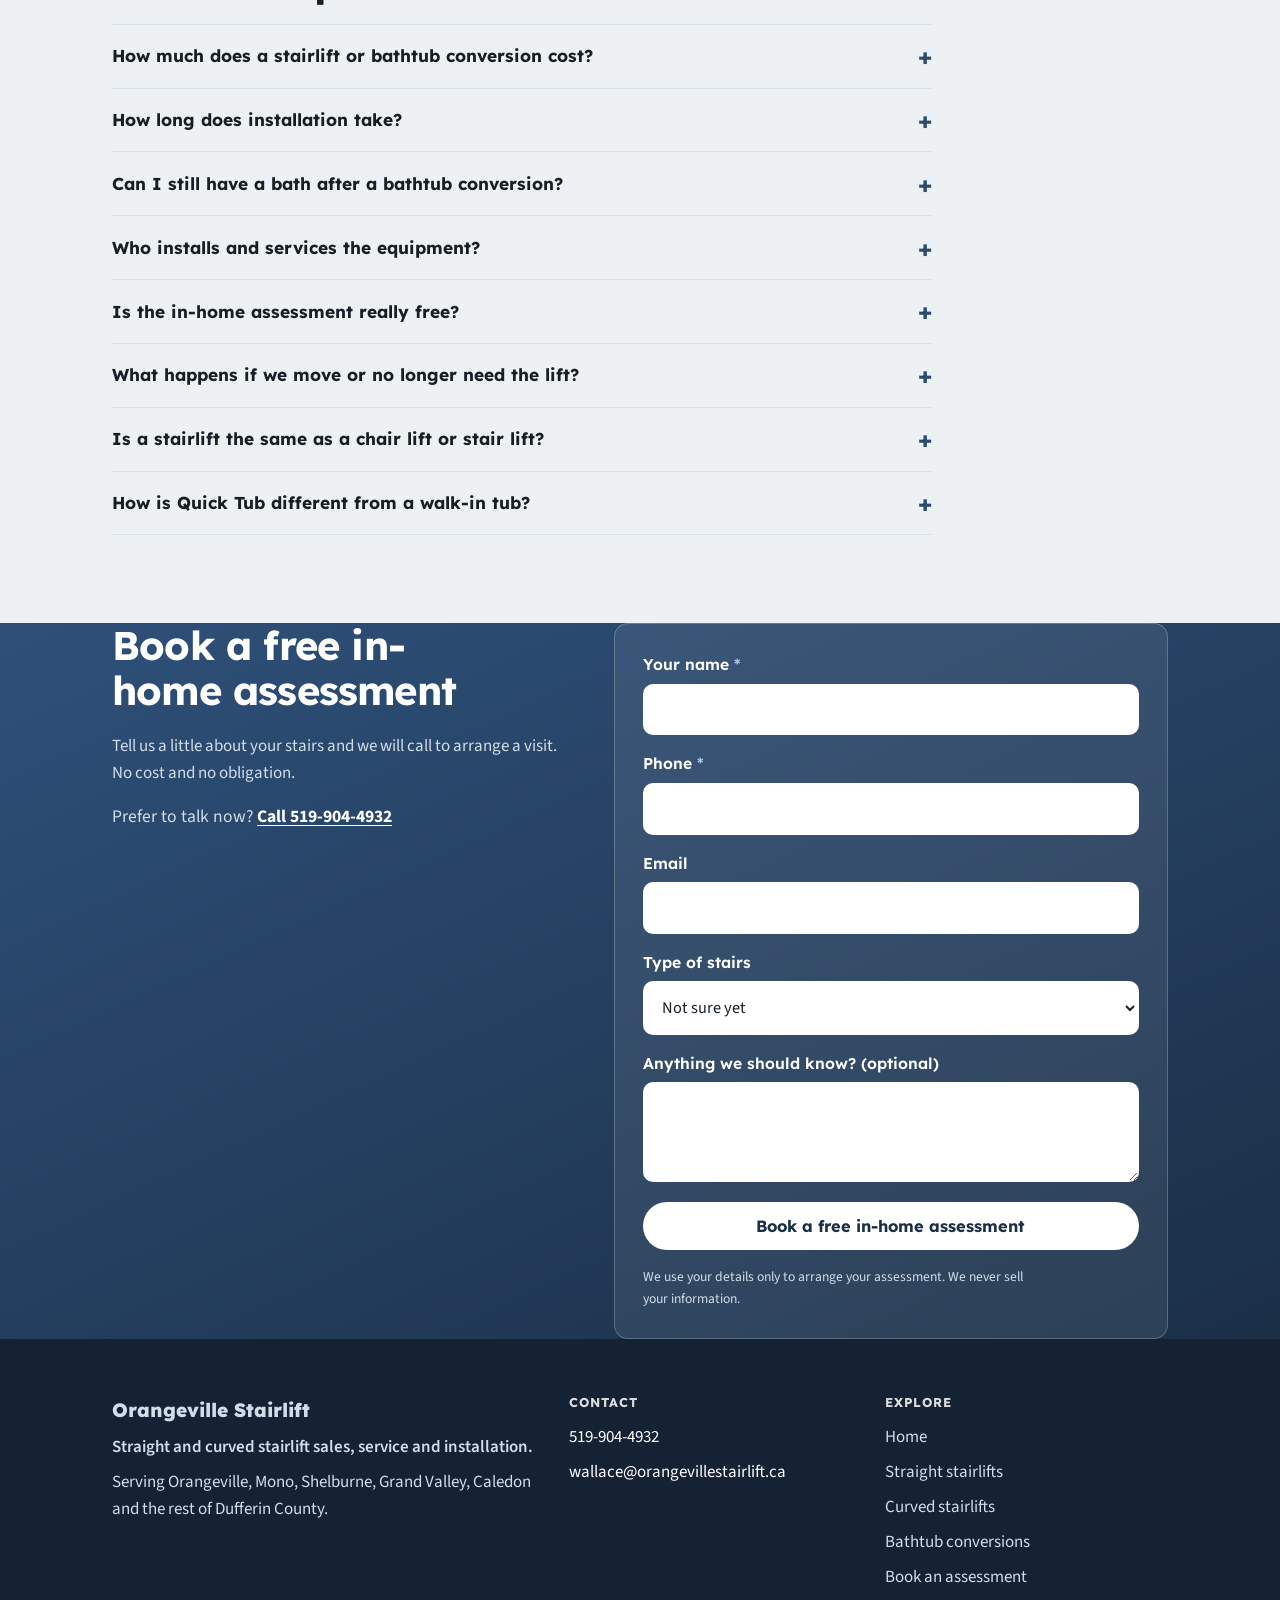
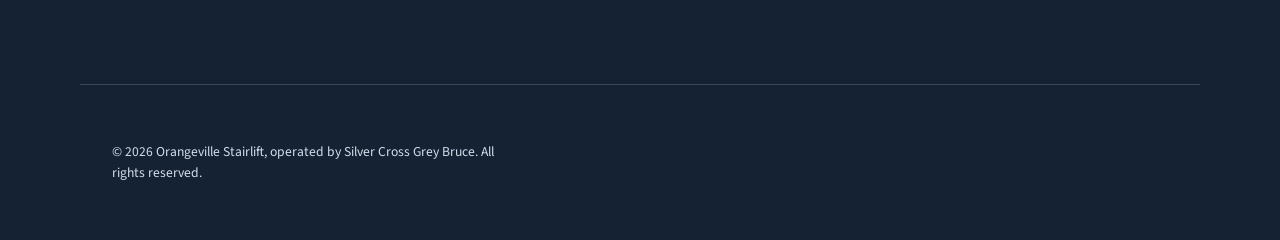
==== commit 6d545823: "Add files via upload" ====
--- a/index.html
+++ b/index.html
@@ -20,6 +20,7 @@
 <meta property="og:image" content="https://orangevillestairlift.ca/images/hero.webp">
 <meta name="twitter:card" content="summary_large_image">
 <link rel="stylesheet" href="styles.css">
+<script src="tracking.js" defer></script>
 </head>
 <body>
 <a class="skip" href="#main">Skip to content</a>
